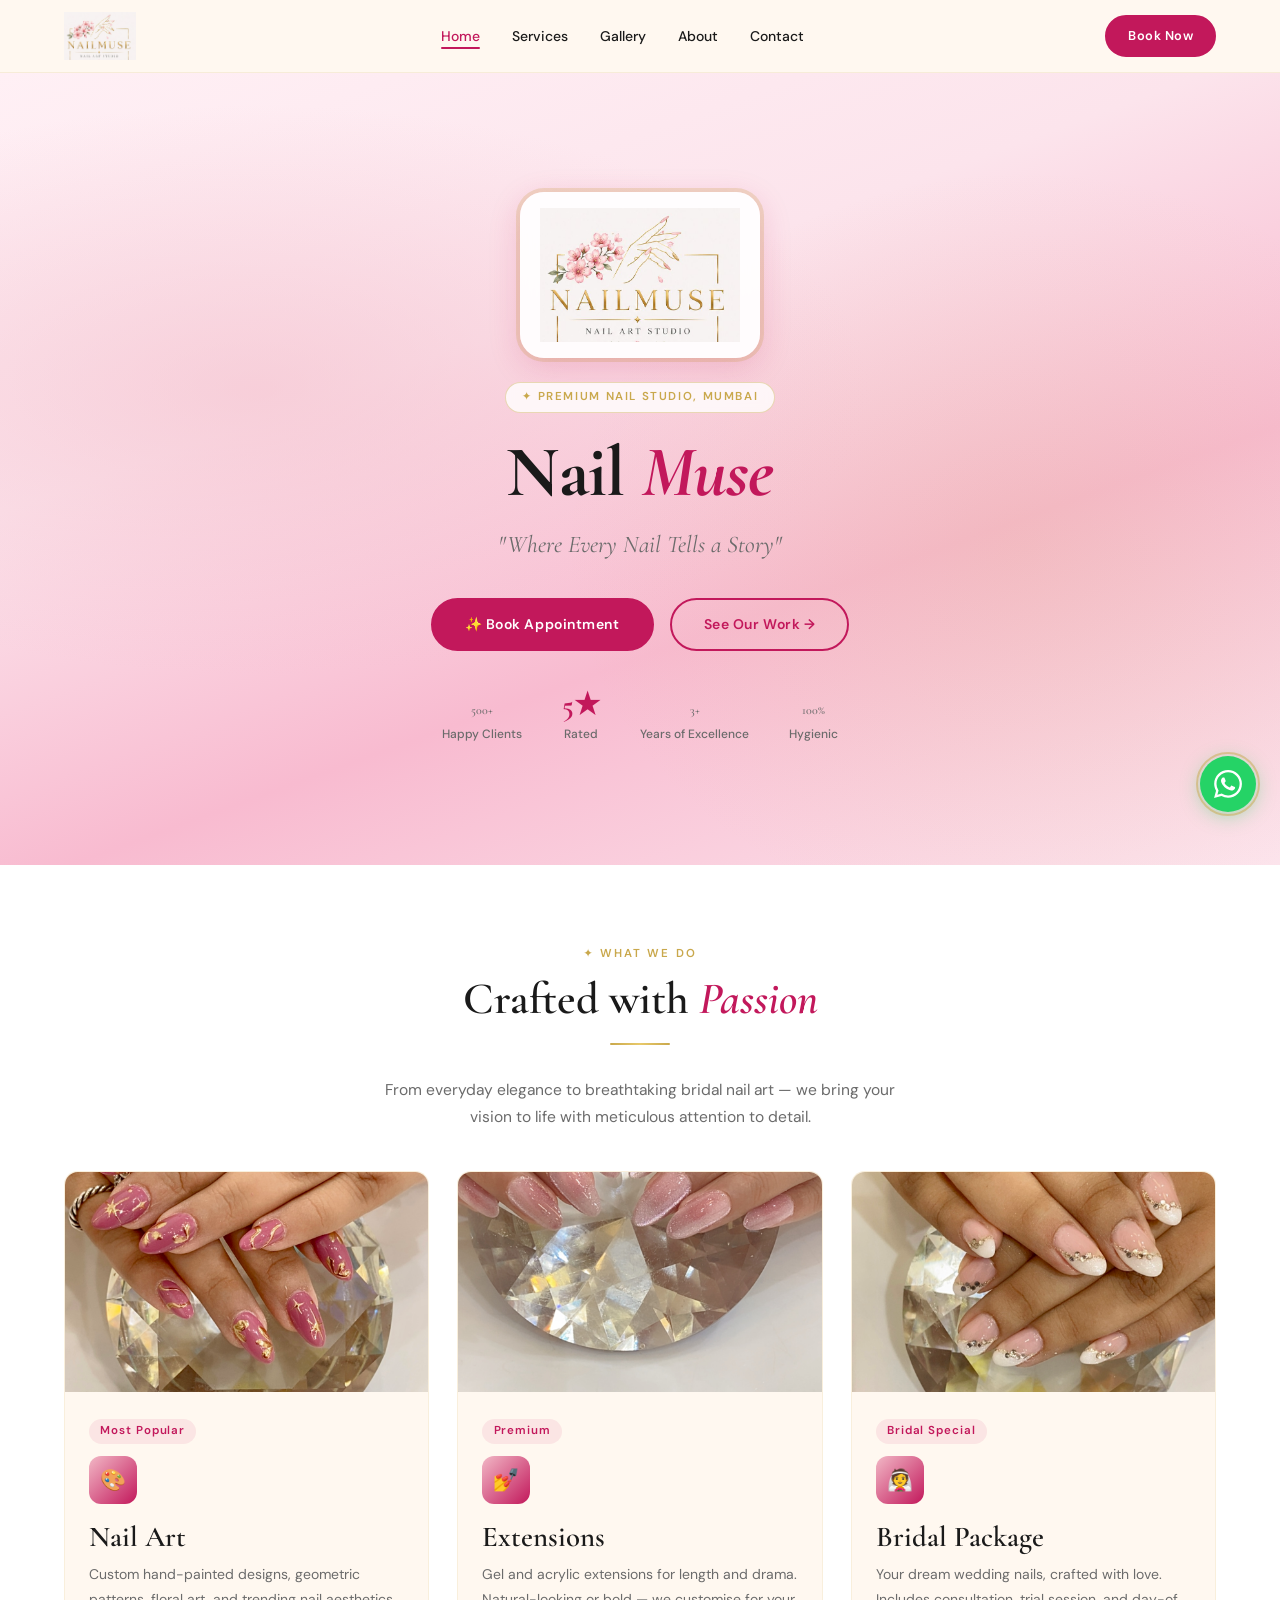
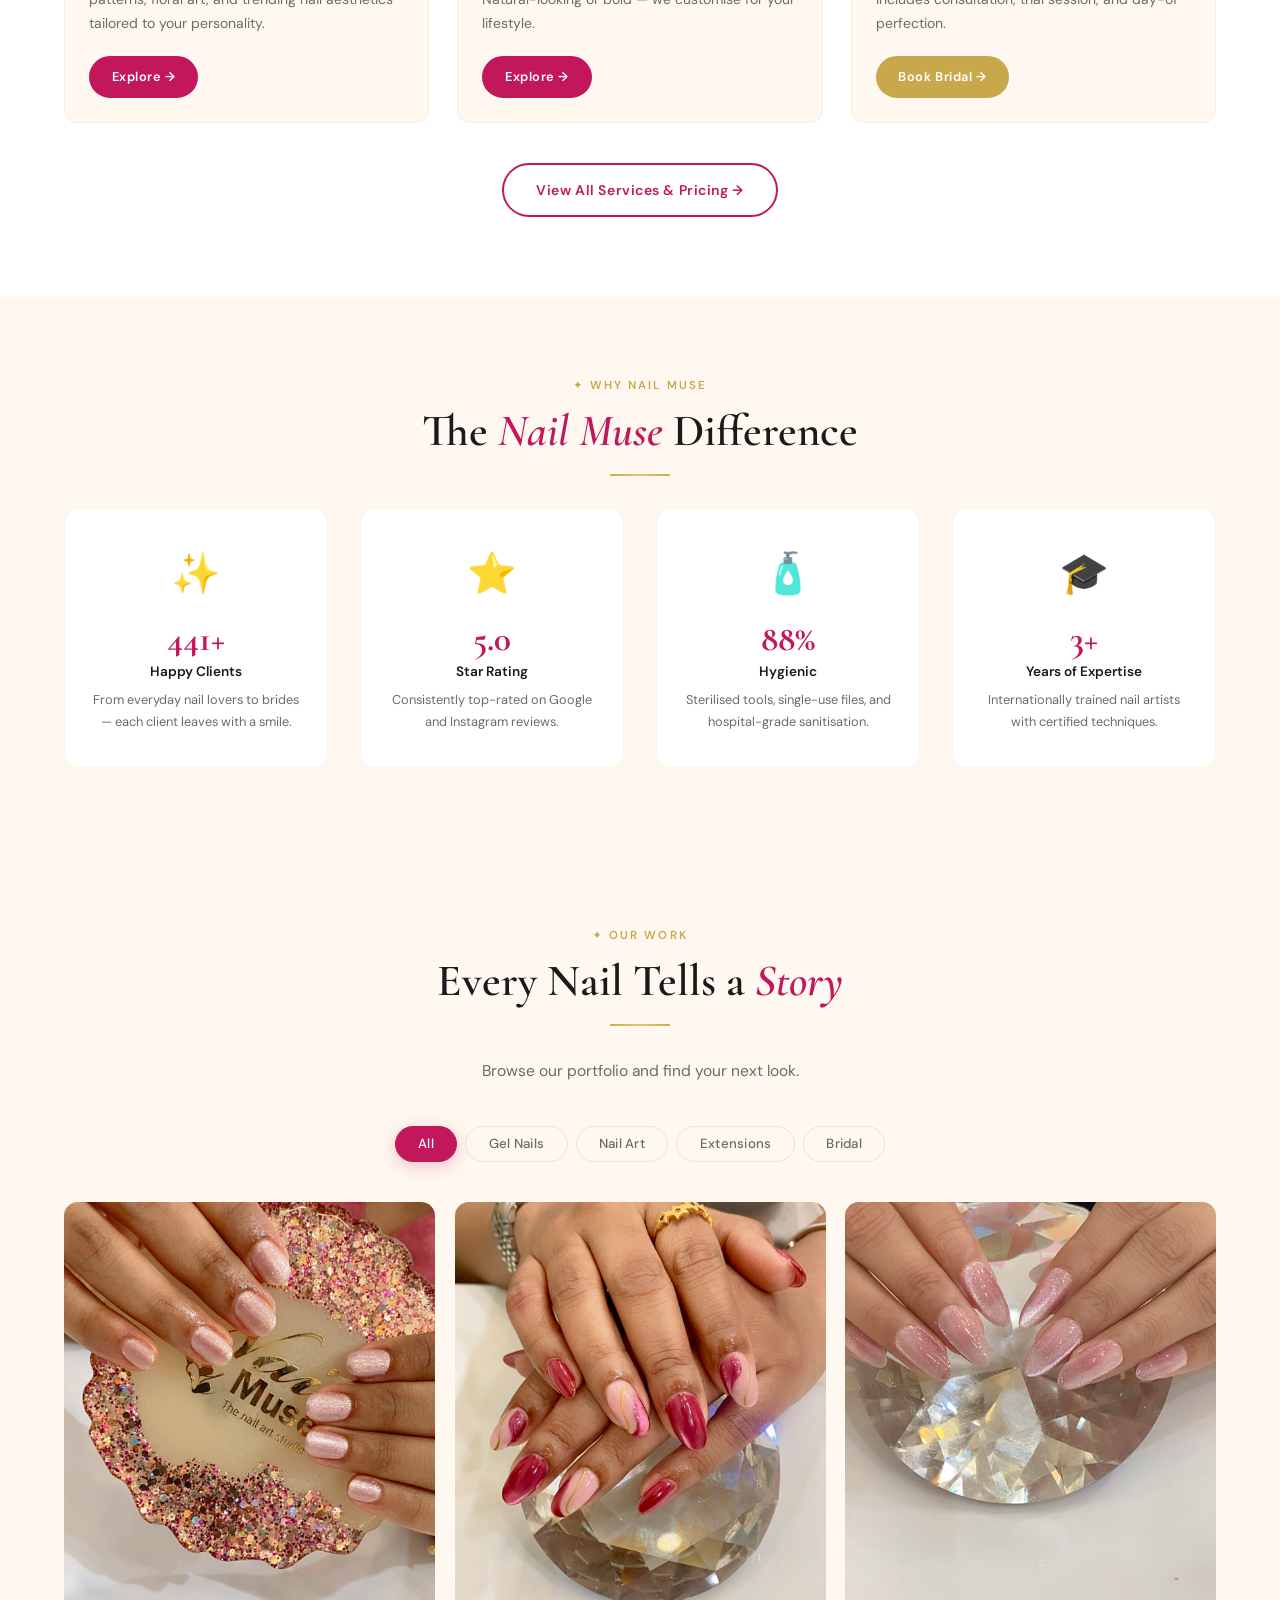
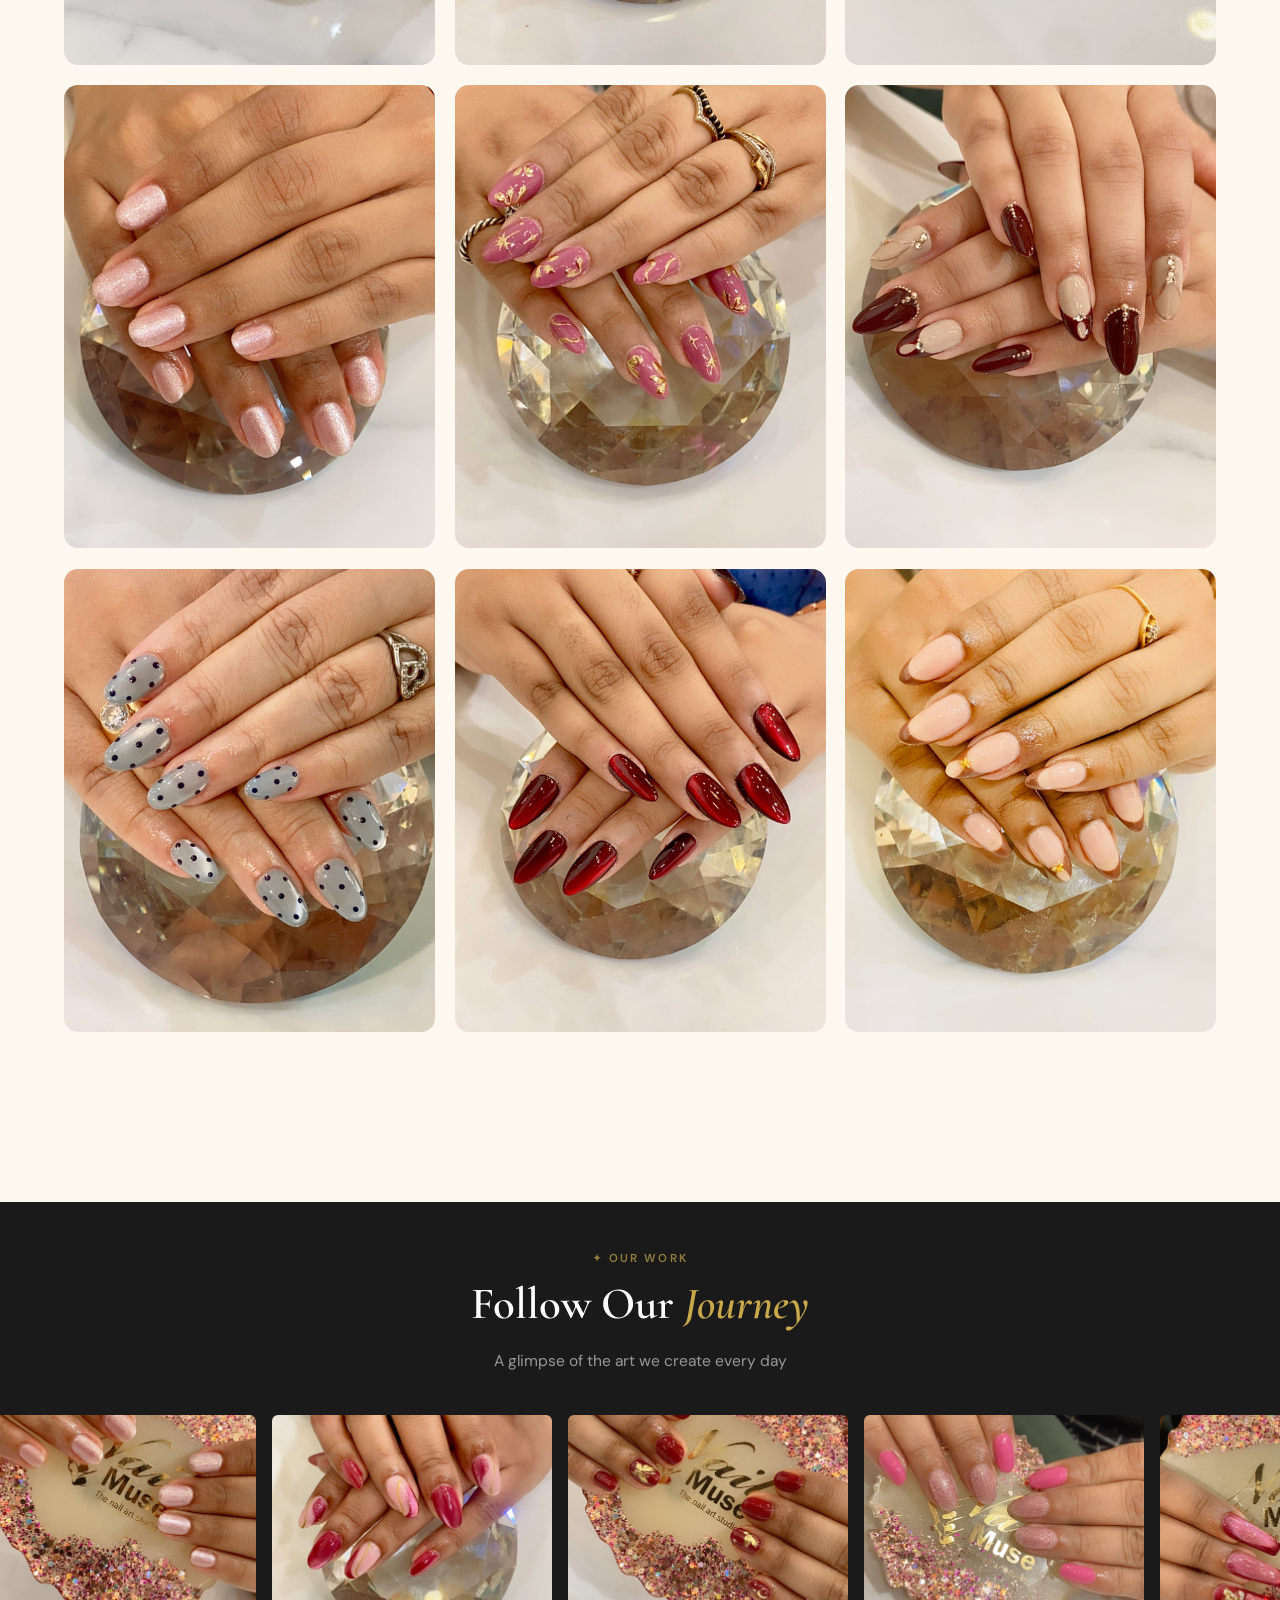
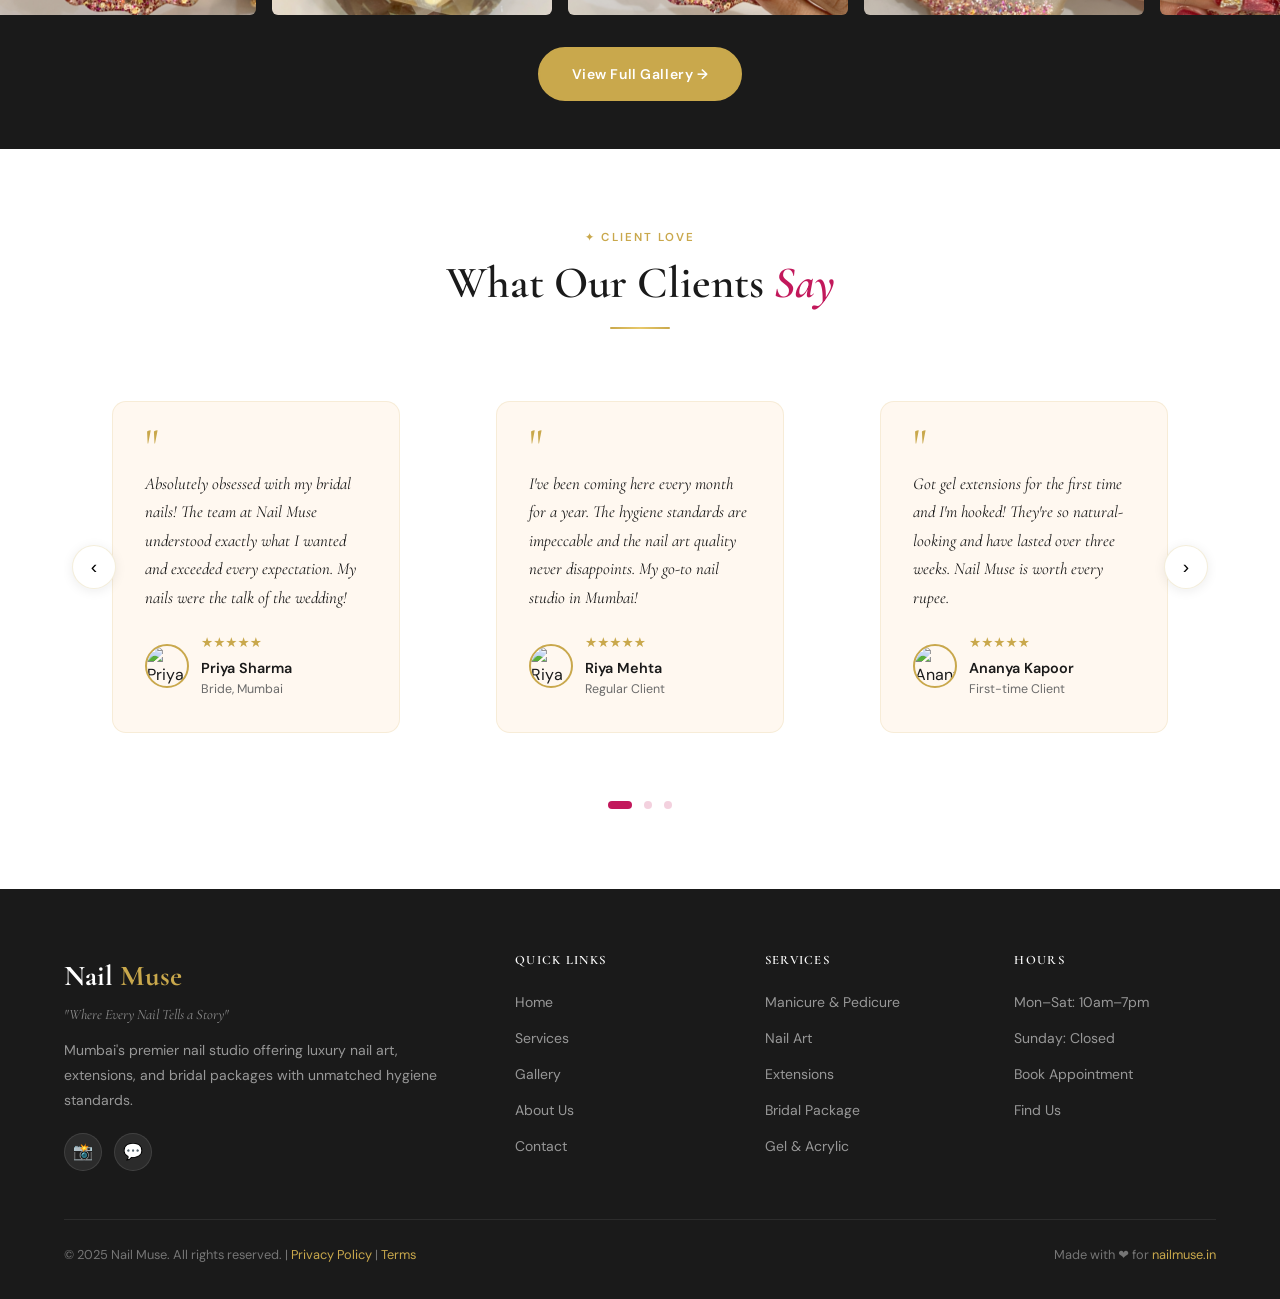
==== index.html @ 1d8d64b2 "Replace all Unsplash placeholders with real nail art photos" ====
<!DOCTYPE html>
<html lang="en">
<head>
  <meta charset="UTF-8" />
  <meta name="viewport" content="width=device-width, initial-scale=1.0" />
  <title>Nail Muse — Where Every Nail Tells a Story</title>
  <meta name="description" content="Mumbai's premier nail salon. Nail art, gel extensions, bridal packages & more. Book your appointment today." />
  <meta name="keywords" content="nail salon Mumbai, nail art, gel nails, bridal nails, nail extensions, manicure pedicure" />
  <meta property="og:title" content="Nail Muse — Where Every Nail Tells a Story" />
  <meta property="og:description" content="Mumbai's premier nail salon. Luxury nail art, extensions & bridal packages." />
  <meta property="og:type" content="website" />
  <meta property="og:url" content="https://nailmuse.in" />
  <link rel="canonical" href="https://nailmuse.in" />
  <link rel="icon" type="image/png" href="assets/logo/logo.png" />
  <link rel="stylesheet" href="assets/css/style.css" />
</head>
<body>

<!-- Announcement Bar -->
<!-- Navigation -->
<nav id="navbar">
  <div class="container">
    <div class="nav-inner">
      <a href="index.html" class="nav-logo" aria-label="Nail Muse Home">
        <img src="assets/logo/logo.png" alt="Nail Muse Logo" onerror="this.style.display='none'">
        <div>
          <div class="nav-logo-text">Nail <span>Muse</span></div>
        </div>
      </a>
      <ul class="nav-links" role="navigation">
        <li><a href="index.html">Home</a></li>
        <li><a href="services.html">Services</a></li>
        <li><a href="gallery.html">Gallery</a></li>
        <li><a href="about.html">About</a></li>
        <li><a href="contact.html">Contact</a></li>
      </ul>
      <a href="booking.html" class="btn btn-primary nav-cta btn-sm">Book Now</a>
      <button class="hamburger" aria-label="Toggle menu" aria-expanded="false">
        <span></span><span></span><span></span>
      </button>
    </div>
  </div>
  <nav class="mobile-nav" aria-label="Mobile navigation">
    <a href="index.html">Home</a>
    <a href="services.html">Services</a>
    <a href="gallery.html">Gallery</a>
    <a href="about.html">About</a>
    <a href="contact.html">Contact</a>
    <a href="booking.html" class="btn btn-primary" style="margin-top:.5rem">Book Appointment</a>
  </nav>
</nav>

<!-- Hero Section -->
<section class="hero" id="home">
  <div class="hero-bg"></div>
  <div class="hero-content">
    <div class="hero-logo">
      <img src="assets/logo/logo.png" alt="Nail Muse" onerror="this.outerHTML='<div style=\'font-size:3rem\'>💅</div>'">
    </div>
    <div class="hero-badge">✦ Premium Nail Studio, Mumbai</div>
    <h1>Nail <em>Muse</em></h1>
    <p class="hero-tagline">"Where Every Nail Tells a Story"</p>
    <div class="hero-btns">
      <a href="booking.html" class="btn btn-primary">✨ Book Appointment</a>
      <a href="gallery.html" class="btn btn-outline">See Our Work →</a>
    </div>
    <div class="hero-stats">
      <div class="hero-stat">
        <strong><span data-count="500" data-suffix="+">500+</span></strong>
        <span>Happy Clients</span>
      </div>
      <div class="hero-stat">
        <strong>5★</strong>
        <span>Rated</span>
      </div>
      <div class="hero-stat">
        <strong><span data-count="3" data-suffix="+">3+</span></strong>
        <span>Years of Excellence</span>
      </div>
      <div class="hero-stat">
        <strong><span data-count="100" data-suffix="%">100%</span></strong>
        <span>Hygienic</span>
      </div>
    </div>
  </div>
</section>

<!-- Services Teaser -->
<section class="services-teaser section" id="services">
  <div class="container">
    <div class="text-center fade-up">
      <span class="section-label">✦ What We Do</span>
      <h2 class="section-title">Crafted with <em style="color:var(--rose)">Passion</em></h2>
      <div class="gold-divider"></div>
      <p class="section-subtitle">From everyday elegance to breathtaking bridal nail art — we bring your vision to life with meticulous attention to detail.</p>
    </div>
    <div class="cards-grid">
      <div class="card fade-up">
        <div class="card-img-wrap">
          <img class="card-img" src="images/gallery/A8CD325B-E98B-440A-A809-B8DE9F3D8510.jpg" alt="Gold foil nail art by Nail Muse" loading="lazy">
        </div>
        <div class="card-body">
          <div class="card-tag">Most Popular</div>
          <div class="card-icon">🎨</div>
          <h3>Nail Art</h3>
          <p>Custom hand-painted designs, geometric patterns, floral art, and trending nail aesthetics tailored to your personality.</p>
          <a href="services.html#nail-art" class="btn btn-primary btn-sm">Explore →</a>
        </div>
      </div>
      <div class="card fade-up">
        <div class="card-img-wrap">
          <img class="card-img" src="images/gallery/9E84B2D3-AE76-44F6-B004-9298EAC9ECF6.JPG" alt="Pink shimmer gel nail extensions" loading="lazy">
        </div>
        <div class="card-body">
          <div class="card-tag">Premium</div>
          <div class="card-icon">💅</div>
          <h3>Extensions</h3>
          <p>Gel and acrylic extensions for length and drama. Natural-looking or bold — we customise for your lifestyle.</p>
          <a href="services.html#extensions" class="btn btn-primary btn-sm">Explore →</a>
        </div>
      </div>
      <div class="card fade-up">
        <div class="card-img-wrap">
          <img class="card-img" src="images/gallery/68CE8472-2C9B-410F-81F3-64D42786C8C7.jpg" alt="Crystal French tips bridal nail set" loading="lazy">
        </div>
        <div class="card-body">
          <div class="card-tag">Bridal Special</div>
          <div class="card-icon">👰</div>
          <h3>Bridal Package</h3>
          <p>Your dream wedding nails, crafted with love. Includes consultation, trial session, and day-of perfection.</p>
          <a href="services.html#bridal" class="btn btn-gold btn-sm">Book Bridal →</a>
        </div>
      </div>
    </div>
    <div class="text-center" style="margin-top:2.5rem">
      <a href="services.html" class="btn btn-outline" style="color:var(--rose);border-color:var(--rose)">View All Services & Pricing →</a>
    </div>
  </div>
</section>

<!-- Why Choose Us -->
<section class="why-us section" id="why-us">
  <div class="container">
    <div class="text-center fade-up">
      <span class="section-label">✦ Why Nail Muse</span>
      <h2 class="section-title">The <em style="color:var(--rose)">Nail Muse</em> Difference</h2>
      <div class="gold-divider"></div>
    </div>
    <div class="why-grid">
      <div class="why-item fade-up">
        <span class="why-icon">✨</span>
        <span class="why-stat" data-count="500" data-suffix="+">500+</span>
        <span class="why-label">Happy Clients</span>
        <p class="why-sub">From everyday nail lovers to brides — each client leaves with a smile.</p>
      </div>
      <div class="why-item fade-up">
        <span class="why-icon">⭐</span>
        <span class="why-stat">5.0</span>
        <span class="why-label">Star Rating</span>
        <p class="why-sub">Consistently top-rated on Google and Instagram reviews.</p>
      </div>
      <div class="why-item fade-up">
        <span class="why-icon">🧴</span>
        <span class="why-stat" data-count="100" data-suffix="%">100%</span>
        <span class="why-label">Hygienic</span>
        <p class="why-sub">Sterilised tools, single-use files, and hospital-grade sanitisation.</p>
      </div>
      <div class="why-item fade-up">
        <span class="why-icon">🎓</span>
        <span class="why-stat" data-count="3" data-suffix="+">3+</span>
        <span class="why-label">Years of Expertise</span>
        <p class="why-sub">Internationally trained nail artists with certified techniques.</p>
      </div>
    </div>
  </div>
</section>

<!-- ═══════════════════════════════════════════
     OUR WORK — Home Gallery Section
     Images live in /images/gallery/
     Replace Unsplash URLs with your own photos
═══════════════════════════════════════════ -->
<section class="og-section section" id="our-work">
  <div class="container">

    <!-- Heading -->
    <div class="text-center fade-up">
      <span class="section-label">✦ Our Work</span>
      <h2 class="section-title">Every Nail Tells a <em style="color:var(--rose)">Story</em></h2>
      <div class="gold-divider"></div>
      <p class="section-subtitle">Browse our portfolio and find your next look.</p>
    </div>

    <!-- Filter Tabs -->
    <div class="og-filters fade-up" role="group" aria-label="Filter gallery by category">
      <button class="og-tab active" data-filter="all">All</button>
      <button class="og-tab" data-filter="gel-nails">Gel Nails</button>
      <button class="og-tab" data-filter="nail-art">Nail Art</button>
      <button class="og-tab" data-filter="extensions">Extensions</button>
      <button class="og-tab" data-filter="bridal">Bridal</button>
    </div>

    <!-- Image Grid -->
    <div class="og-grid" id="og-grid">

      <!-- ── Visible by default (first 9) ── -->
      <div class="og-item fade-up" data-category="gel-nails"
           data-caption="Blush Pearl Gel"
           data-description="Iridescent blush pearl gel on natural nails — soft, radiant, and effortlessly chic. The signature Nail Muse look.">
        <img src="images/gallery/7F7653E1-E903-4BB4-BF35-6EA68570C72D.JPG" alt="Blush Pearl Gel Nails" loading="lazy">
        <div class="og-overlay">
          <div class="og-caption-wrap">
            <span class="og-cat-tag">Gel Nails</span>
            <span class="og-cap">Blush Pearl Gel</span>
          </div>
        </div>
      </div>

      <div class="og-item fade-up" data-category="nail-art"
           data-caption="Rose Gold Swirl"
           data-description="Deep rose gel with hand-painted gold swirl accents — bold, feminine, and utterly glamorous.">
        <img src="images/gallery/0961212F-55F5-44A8-9C6E-7AE9E8CE61D1.jpg" alt="Rose Gold Swirl Nail Art" loading="lazy">
        <div class="og-overlay">
          <div class="og-caption-wrap">
            <span class="og-cat-tag">Nail Art</span>
            <span class="og-cap">Rose Gold Swirl</span>
          </div>
        </div>
      </div>

      <div class="og-item fade-up" data-category="extensions"
           data-caption="Pink Shimmer Extensions"
           data-description="Long almond-shaped gel extensions with a luxe pink shimmer finish — for those who love a little extra.">
        <img src="images/gallery/9E84B2D3-AE76-44F6-B004-9298EAC9ECF6.JPG" alt="Pink Shimmer Extensions" loading="lazy">
        <div class="og-overlay">
          <div class="og-caption-wrap">
            <span class="og-cat-tag">Extensions</span>
            <span class="og-cap">Pink Shimmer Extensions</span>
          </div>
        </div>
      </div>

      <div class="og-item fade-up" data-category="gel-nails"
           data-caption="Rose Shimmer Gel"
           data-description="Soft rose shimmer gel on natural nails — subtle sparkle for everyday elegance.">
        <img src="images/gallery/3EA9ECEE-A57B-4635-AE0C-D13DCC10729A.JPG" alt="Rose Shimmer Gel Nails" loading="lazy">
        <div class="og-overlay">
          <div class="og-caption-wrap">
            <span class="og-cat-tag">Gel Nails</span>
            <span class="og-cap">Rose Shimmer Gel</span>
          </div>
        </div>
      </div>

      <div class="og-item fade-up" data-category="nail-art"
           data-caption="Gold Foil Nail Art"
           data-description="Dusty mauve gel adorned with scattered gold foil details — luxurious, editorial, unforgettable.">
        <img src="images/gallery/A8CD325B-E98B-440A-A809-B8DE9F3D8510.jpg" alt="Gold Foil Nail Art" loading="lazy">
        <div class="og-overlay">
          <div class="og-caption-wrap">
            <span class="og-cat-tag">Nail Art</span>
            <span class="og-cap">Gold Foil Nail Art</span>
          </div>
        </div>
      </div>

      <div class="og-item fade-up" data-category="extensions"
           data-caption="Burgundy Stiletto Extensions"
           data-description="Rich burgundy stiletto extensions with nude accents and crystal gem details — drama meets refinement.">
        <img src="images/gallery/0A54999E-BA86-475D-B945-3277CCC514DF.JPG" alt="Burgundy Stiletto Extensions" loading="lazy">
        <div class="og-overlay">
          <div class="og-caption-wrap">
            <span class="og-cat-tag">Extensions</span>
            <span class="og-cap">Burgundy Stiletto</span>
          </div>
        </div>
      </div>

      <div class="og-item fade-up" data-category="nail-art"
           data-caption="Polka Dot Nail Art"
           data-description="Chic grey gel base with hand-painted navy polka dots — playful, precise, and perfectly balanced.">
        <img src="images/gallery/954F7ACC-C78F-49CE-926D-1D78275EB938.jpg" alt="Polka Dot Nail Art" loading="lazy">
        <div class="og-overlay">
          <div class="og-caption-wrap">
            <span class="og-cat-tag">Nail Art</span>
            <span class="og-cap">Polka Dot Nail Art</span>
          </div>
        </div>
      </div>

      <div class="og-item fade-up" data-category="gel-nails"
           data-caption="Crimson Cat Eye Gel"
           data-description="Deep crimson cat-eye gel with a magnetic shimmer effect — mysterious, bold, and stunning.">
        <img src="images/gallery/8FD94B49-1E43-47F0-9ABE-2BD628A99759.jpg" alt="Crimson Cat Eye Gel" loading="lazy">
        <div class="og-overlay">
          <div class="og-caption-wrap">
            <span class="og-cat-tag">Gel Nails</span>
            <span class="og-cap">Crimson Cat Eye Gel</span>
          </div>
        </div>
      </div>

      <div class="og-item fade-up" data-category="bridal"
           data-caption="Nude French Tips"
           data-description="Elegant nude almond nails with a chocolate French tip and gold charm — understated bridal perfection.">
        <img src="images/gallery/D4C77CB8-4A8E-468A-983F-A15EECABEC8B.jpg" alt="Nude French Tips Bridal" loading="lazy">
        <div class="og-overlay">
          <div class="og-caption-wrap">
            <span class="og-cat-tag">Bridal</span>
            <span class="og-cap">Nude French Tips</span>
          </div>
        </div>
      </div>

      <!-- ── Load More (hidden initially) ── -->
      <div class="og-item og-hidden fade-up" data-category="nail-art"
           data-caption="Kawaii Nail Art"
           data-description="Hand-painted bunny characters, dreamy bows, and scattered stars on a blush base — pure whimsy.">
        <img src="images/gallery/B1930214-DD15-4CEE-A347-93A461F92B23.JPG" alt="Kawaii Bunny Nail Art" loading="lazy">
        <div class="og-overlay"><div class="og-caption-wrap"><span class="og-cat-tag">Nail Art</span><span class="og-cap">Kawaii Nail Art</span></div></div>
      </div>

      <div class="og-item og-hidden fade-up" data-category="extensions"
           data-caption="Cat Eye Stiletto Extensions"
           data-description="Dramatic red-black cat-eye gel on long stiletto extensions — for the boldest of statements.">
        <img src="images/gallery/46FA9E54-B408-448C-B5BA-3F8B627B5F38.JPG" alt="Cat Eye Stiletto Extensions" loading="lazy">
        <div class="og-overlay"><div class="og-caption-wrap"><span class="og-cat-tag">Extensions</span><span class="og-cap">Cat Eye Stiletto</span></div></div>
      </div>

      <div class="og-item og-hidden fade-up" data-category="nail-art"
           data-caption="Red & Gold Nail Art"
           data-description="Classic red gel adorned with hand-painted gold butterfly accents — festive, fierce, and fabulous.">
        <img src="images/gallery/A17C71D8-477F-4783-A740-0C51E408D418.JPG" alt="Red and Gold Nail Art" loading="lazy">
        <div class="og-overlay"><div class="og-caption-wrap"><span class="og-cat-tag">Nail Art</span><span class="og-cap">Red & Gold Art</span></div></div>
      </div>

      <div class="og-item og-hidden fade-up" data-category="gel-nails"
           data-caption="Burgundy Hearts"
           data-description="Deep burgundy gel with a delicate gold heart charm — timeless romance on every nail.">
        <img src="images/gallery/CE4A6BA2-E96E-4E51-A5C1-1EE6A16892D1.JPG" alt="Burgundy Heart Gel Nails" loading="lazy">
        <div class="og-overlay"><div class="og-caption-wrap"><span class="og-cat-tag">Gel Nails</span><span class="og-cap">Burgundy Hearts</span></div></div>
      </div>

      <div class="og-item og-hidden fade-up" data-category="gel-nails"
           data-caption="Pink Glitter Mix"
           data-description="Vibrant hot pink and shimmery mauve glitter gel — playful, bold, and impossible to ignore.">
        <img src="images/gallery/4986D4FC-700C-4DB5-8C97-F899EDB70C42.JPG" alt="Pink Glitter Mix Gel Nails" loading="lazy">
        <div class="og-overlay"><div class="og-caption-wrap"><span class="og-cat-tag">Gel Nails</span><span class="og-cap">Pink Glitter Mix</span></div></div>
      </div>

      <div class="og-item og-hidden fade-up" data-category="nail-art"
           data-caption="Summer Vibes"
           data-description="A burst of summer colour — hand-painted stripes, cherries, and coloured French tips on a nude base.">
        <img src="images/gallery/6B043E23-A243-4042-BFB4-362232968749.jpg" alt="Summer Vibes Nail Art" loading="lazy">
        <div class="og-overlay"><div class="og-caption-wrap"><span class="og-cat-tag">Nail Art</span><span class="og-cap">Summer Vibes</span></div></div>
      </div>

      <div class="og-item og-hidden fade-up" data-category="nail-art"
           data-caption="Butterfly Nail Art"
           data-description="Dramatic jet-black gel with hand-painted butterflies in red and gold — dark, bold, and breathtaking.">
        <img src="images/gallery/8837F496-3EF7-4C3D-9F12-68BBBED13E99.JPG" alt="Black Butterfly Nail Art" loading="lazy">
        <div class="og-overlay"><div class="og-caption-wrap"><span class="og-cat-tag">Nail Art</span><span class="og-cap">Butterfly Nail Art</span></div></div>
      </div>

      <div class="og-item og-hidden fade-up" data-category="gel-nails"
           data-caption="Coral Almond Gel"
           data-description="Fresh coral-peach almond gel — sun-kissed, smooth, and effortlessly beautiful for any occasion.">
        <img src="images/gallery/46245FE5-96FC-49FA-A4F9-D047A7744C15.JPG" alt="Coral Almond Gel Nails" loading="lazy">
        <div class="og-overlay"><div class="og-caption-wrap"><span class="og-cat-tag">Gel Nails</span><span class="og-cap">Coral Almond Gel</span></div></div>
      </div>

      <div class="og-item og-hidden fade-up" data-category="extensions"
           data-caption="Silver Cat Eye Extensions"
           data-description="Sleek silver-grey cat-eye gel on long stiletto extensions — futuristic elegance at its finest.">
        <img src="images/gallery/627A21E0-A2CC-4893-99DC-A57E5C7F3C5B.JPG" alt="Silver Cat Eye Extensions" loading="lazy">
        <div class="og-overlay"><div class="og-caption-wrap"><span class="og-cat-tag">Extensions</span><span class="og-cap">Silver Cat Eye</span></div></div>
      </div>

      <div class="og-item og-hidden fade-up" data-category="extensions"
           data-caption="Rose Coffin Extensions"
           data-description="Long rose-pink coffin extensions with a sparkling gold bow charm — glam maximalism perfected.">
        <img src="images/gallery/3228609C-23DD-42A0-BD06-5584EB5618CA.JPG" alt="Rose Coffin Extensions" loading="lazy">
        <div class="og-overlay"><div class="og-caption-wrap"><span class="og-cat-tag">Extensions</span><span class="og-cap">Rose Coffin Extensions</span></div></div>
      </div>

      <div class="og-item og-hidden fade-up" data-category="nail-art"
           data-caption="Wild French Tips"
           data-description="Nude base with hand-painted wild animal print French tips — leopard, zebra, and bold checks.">
        <img src="images/gallery/08B21271-9E8C-4176-B66C-6F07EE7C64F8.JPG" alt="Wild Animal Print French Tips" loading="lazy">
        <div class="og-overlay"><div class="og-caption-wrap"><span class="og-cat-tag">Nail Art</span><span class="og-cap">Wild French Tips</span></div></div>
      </div>

      <div class="og-item og-hidden fade-up" data-category="nail-art"
           data-caption="Lavender Floral French"
           data-description="Dreamy lavender French tips with delicate hand-painted floral accents — soft, romantic, and unique.">
        <img src="images/gallery/830FB09D-36B1-4E50-9955-129E45F8DE1C.JPG" alt="Lavender Floral French Tips" loading="lazy">
        <div class="og-overlay"><div class="og-caption-wrap"><span class="og-cat-tag">Nail Art</span><span class="og-cap">Lavender Floral French</span></div></div>
      </div>

      <div class="og-item og-hidden fade-up" data-category="bridal"
           data-caption="Crystal French Tips"
           data-description="Classic white French tips with a gold crystal gem border line — the definition of bridal perfection.">
        <img src="images/gallery/68CE8472-2C9B-410F-81F3-64D42786C8C7.jpg" alt="Crystal French Tips Bridal" loading="lazy">
        <div class="og-overlay"><div class="og-caption-wrap"><span class="og-cat-tag">Bridal</span><span class="og-cap">Crystal French Tips</span></div></div>
      </div>

    </div><!-- /og-grid -->

    <!-- Load More -->
    <div class="og-load-more-wrap fade-up">
      <button class="og-load-more" id="og-load-more" aria-label="Load more gallery images">
        <span class="og-lm-text">Load More</span>
        <span class="og-lm-icon">↓</span>
      </button>
    </div>

  </div><!-- /container -->
</section>

<!-- Lightbox (Our Work) -->
<div id="og-lightbox" class="og-lightbox" role="dialog" aria-modal="true" aria-label="Image viewer" tabindex="-1">
  <button class="og-lb-close" id="og-lb-close" aria-label="Close lightbox">✕</button>
  <button class="og-lb-nav og-lb-prev" id="og-lb-prev" aria-label="Previous image">&#8249;</button>
  <div class="og-lb-inner">
    <div class="og-lb-img-wrap">
      <img id="og-lb-img" src="" alt="" />
    </div>
    <div class="og-lb-info">
      <span class="og-lb-tag" id="og-lb-tag"></span>
      <h3 class="og-lb-title" id="og-lb-title"></h3>
      <p class="og-lb-desc" id="og-lb-desc"></p>
      <div class="og-lb-counter"><span id="og-lb-cur">1</span> / <span id="og-lb-tot">12</span></div>
    </div>
  </div>
  <button class="og-lb-nav og-lb-next" id="og-lb-next" aria-label="Next image">&#8250;</button>
</div>

<!-- Gallery Strip -->
<section class="gallery-strip section-sm">
  <div class="container">
    <div class="text-center gallery-strip-title fade-up">
      <span class="section-label" style="color:rgba(201,168,76,.7)">✦ Our Work</span>
      <h2 class="section-title" style="color:#fff">Follow Our <em style="color:var(--gold)">Journey</em></h2>
      <p class="section-subtitle" style="color:rgba(255,255,255,.55)">A glimpse of the art we create every day</p>
    </div>
  </div>
  <div class="strip-track-wrap">
    <div class="strip-track" id="strip-track">
      <img class="strip-img" src="images/gallery/7F7653E1-E903-4BB4-BF35-6EA68570C72D.JPG" alt="Blush pearl gel nails" loading="lazy">
      <img class="strip-img" src="images/gallery/0961212F-55F5-44A8-9C6E-7AE9E8CE61D1.jpg" alt="Rose gold swirl nail art" loading="lazy">
      <img class="strip-img" src="images/gallery/A17C71D8-477F-4783-A740-0C51E408D418.JPG" alt="Red and gold nail art" loading="lazy">
      <img class="strip-img" src="images/gallery/4986D4FC-700C-4DB5-8C97-F899EDB70C42.JPG" alt="Pink glitter gel nails" loading="lazy">
      <img class="strip-img" src="images/gallery/3228609C-23DD-42A0-BD06-5584EB5618CA.JPG" alt="Rose coffin extensions" loading="lazy">
      <img class="strip-img" src="images/gallery/8837F496-3EF7-4C3D-9F12-68BBBED13E99.JPG" alt="Butterfly nail art" loading="lazy">
      <!-- Duplicated for seamless loop -->
      <img class="strip-img" src="images/gallery/7F7653E1-E903-4BB4-BF35-6EA68570C72D.JPG" alt="Blush pearl gel nails" aria-hidden="true" loading="lazy" aria-hidden="true">
      <img class="strip-img" src="images/gallery/0961212F-55F5-44A8-9C6E-7AE9E8CE61D1.jpg" alt="Rose gold swirl nail art" aria-hidden="true" loading="lazy" aria-hidden="true">
      <img class="strip-img" src="images/gallery/A17C71D8-477F-4783-A740-0C51E408D418.JPG" alt="Red and gold nail art" aria-hidden="true" loading="lazy" aria-hidden="true">
      <img class="strip-img" src="images/gallery/4986D4FC-700C-4DB5-8C97-F899EDB70C42.JPG" alt="Pink glitter gel nails" aria-hidden="true" loading="lazy" aria-hidden="true">
      <img class="strip-img" src="images/gallery/3228609C-23DD-42A0-BD06-5584EB5618CA.JPG" alt="Rose coffin extensions" aria-hidden="true" loading="lazy" aria-hidden="true">
      <img class="strip-img" src="images/gallery/8837F496-3EF7-4C3D-9F12-68BBBED13E99.JPG" alt="Butterfly nail art" aria-hidden="true" loading="lazy" aria-hidden="true">
    </div>
  </div>
  <div class="text-center" style="margin-top:2rem">
    <a href="gallery.html" class="btn btn-gold">View Full Gallery →</a>
  </div>
</section>

<!-- Testimonials -->
<section class="testimonials section">
  <div class="container">
    <div class="text-center fade-up">
      <span class="section-label">✦ Client Love</span>
      <h2 class="section-title">What Our Clients <em style="color:var(--rose)">Say</em></h2>
      <div class="gold-divider"></div>
    </div>
    <div class="testimonials-carousel" style="position:relative">
      <button class="carousel-btn prev" aria-label="Previous">‹</button>
      <div class="testimonials-track">
        <div class="testimonial-card">
          <div class="tcard-inner">
            <div class="tcard-quote">"</div>
            <p class="tcard-text">Absolutely obsessed with my bridal nails! The team at Nail Muse understood exactly what I wanted and exceeded every expectation. My nails were the talk of the wedding!</p>
            <div class="tcard-author">
              <img class="tcard-avatar" src="https://i.pravatar.cc/80?img=47" alt="Priya Sharma" loading="lazy">
              <div>
                <div class="tcard-stars">★★★★★</div>
                <div class="tcard-name">Priya Sharma</div>
                <div class="tcard-role">Bride, Mumbai</div>
              </div>
            </div>
          </div>
        </div>
        <div class="testimonial-card">
          <div class="tcard-inner">
            <div class="tcard-quote">"</div>
            <p class="tcard-text">I've been coming here every month for a year. The hygiene standards are impeccable and the nail art quality never disappoints. My go-to nail studio in Mumbai!</p>
            <div class="tcard-author">
              <img class="tcard-avatar" src="https://i.pravatar.cc/80?img=32" alt="Riya Mehta" loading="lazy">
              <div>
                <div class="tcard-stars">★★★★★</div>
                <div class="tcard-name">Riya Mehta</div>
                <div class="tcard-role">Regular Client</div>
              </div>
            </div>
          </div>
        </div>
        <div class="testimonial-card">
          <div class="tcard-inner">
            <div class="tcard-quote">"</div>
            <p class="tcard-text">Got gel extensions for the first time and I'm hooked! They're so natural-looking and have lasted over three weeks. Nail Muse is worth every rupee.</p>
            <div class="tcard-author">
              <img class="tcard-avatar" src="https://i.pravatar.cc/80?img=58" alt="Ananya Kapoor" loading="lazy">
              <div>
                <div class="tcard-stars">★★★★★</div>
                <div class="tcard-name">Ananya Kapoor</div>
                <div class="tcard-role">First-time Client</div>
              </div>
            </div>
          </div>
        </div>
      </div>
      <button class="carousel-btn next" aria-label="Next">›</button>
    </div>
    <div class="carousel-nav">
      <button class="carousel-dot active" aria-label="Slide 1"></button>
      <button class="carousel-dot" aria-label="Slide 2"></button>
      <button class="carousel-dot" aria-label="Slide 3"></button>
    </div>
  </div>
</section>

<!-- Footer -->
<footer class="footer">
  <div class="container">
    <div class="footer-grid">
      <div class="footer-brand">
        <div class="footer-logo-text">Nail <span>Muse</span></div>
        <div class="footer-tagline-text">"Where Every Nail Tells a Story"</div>
        <p>Mumbai's premier nail studio offering luxury nail art, extensions, and bridal packages with unmatched hygiene standards.</p>
        <div class="social-links">
          <a href="https://instagram.com/nailmuse.in" class="social-link" aria-label="Instagram" target="_blank" rel="noopener">📸</a>
          <a href="https://wa.me/918879336671" class="social-link" aria-label="WhatsApp" target="_blank" rel="noopener">💬</a>
        </div>
      </div>
      <div class="footer-col">
        <h5>Quick Links</h5>
        <ul>
          <li><a href="index.html">Home</a></li>
          <li><a href="services.html">Services</a></li>
          <li><a href="gallery.html">Gallery</a></li>
          <li><a href="about.html">About Us</a></li>
          <li><a href="contact.html">Contact</a></li>
        </ul>
      </div>
      <div class="footer-col">
        <h5>Services</h5>
        <ul>
          <li><a href="services.html">Manicure & Pedicure</a></li>
          <li><a href="services.html">Nail Art</a></li>
          <li><a href="services.html">Extensions</a></li>
          <li><a href="services.html">Bridal Package</a></li>
          <li><a href="services.html">Gel & Acrylic</a></li>
        </ul>
      </div>
      <div class="footer-col">
        <h5>Hours</h5>
        <ul>
          <li><a href="#">Mon–Sat: 10am–7pm</a></li>
          <li><a href="#">Sunday: Closed</a></li>
          <li><a href="booking.html">Book Appointment</a></li>
          <li><a href="contact.html">Find Us</a></li>
        </ul>
      </div>
    </div>
    <div class="footer-bottom">
      <p>© 2025 Nail Muse. All rights reserved. | <a href="#">Privacy Policy</a> | <a href="#">Terms</a></p>
      <p>Made with ❤️ for <a href="https://nailmuse.in">nailmuse.in</a></p>
    </div>
  </div>
</footer>

<!-- Floating Elements -->
<a href="https://wa.me/918879336671" class="whatsapp-float" aria-label="Chat on WhatsApp" target="_blank" rel="noopener">
  <svg width="28" height="28" viewBox="0 0 24 24" fill="currentColor"><path d="M17.472 14.382c-.297-.149-1.758-.867-2.03-.967-.273-.099-.471-.148-.67.15-.197.297-.767.966-.94 1.164-.173.199-.347.223-.644.075-.297-.15-1.255-.463-2.39-1.475-.883-.788-1.48-1.761-1.653-2.059-.173-.297-.018-.458.13-.606.134-.133.298-.347.446-.52.149-.174.198-.298.298-.497.099-.198.05-.371-.025-.52-.075-.149-.669-1.612-.916-2.207-.242-.579-.487-.5-.669-.51-.173-.008-.371-.01-.57-.01-.198 0-.52.074-.792.372-.272.297-1.04 1.016-1.04 2.479 0 1.462 1.065 2.875 1.213 3.074.149.198 2.096 3.2 5.077 4.487.709.306 1.262.489 1.694.625.712.227 1.36.195 1.871.118.571-.085 1.758-.719 2.006-1.413.248-.694.248-1.289.173-1.413-.074-.124-.272-.198-.57-.347m-5.421 7.403h-.004a9.87 9.87 0 01-5.031-1.378l-.361-.214-3.741.982.998-3.648-.235-.374a9.86 9.86 0 01-1.51-5.26c.001-5.45 4.436-9.884 9.888-9.884 2.64 0 5.122 1.03 6.988 2.898a9.825 9.825 0 012.893 6.994c-.003 5.45-4.437 9.884-9.885 9.884m8.413-18.297A11.815 11.815 0 0012.05 0C5.495 0 .16 5.335.157 11.892c0 2.096.547 4.142 1.588 5.945L.057 24l6.305-1.654a11.882 11.882 0 005.683 1.448h.005c6.554 0 11.89-5.335 11.893-11.893a11.821 11.821 0 00-3.48-8.413z"/></svg>
</a>

<button class="scroll-top" aria-label="Scroll to top">↑</button>

<div class="mobile-book-bar">
  <a href="booking.html" class="btn btn-primary">✨ Book Appointment</a>
</div>

<script src="assets/js/main.js"></script>
</body>
</html>
---- assets/css/style.css ----
/* ===================================================
   NAIL MUSE — Main Stylesheet
   Brand: Blush #F2B8C6 | Rose #C2185B | Ivory #FFF8F0
          Gold #C9A84C | Charcoal #1A1A1A
   Fonts: Cormorant Garamond + DM Sans
=================================================== */

@import url('https://fonts.googleapis.com/css2?family=Cormorant+Garamond:ital,wght@0,300;0,400;0,500;0,600;0,700;1,300;1,400;1,500&family=DM+Sans:wght@300;400;500;600&display=swap');

/* ── Reset & Base ─────────────────────────────── */
*, *::before, *::after { box-sizing: border-box; margin: 0; padding: 0; }

:root {
  --blush:   #F2B8C6;
  --rose:    #C2185B;
  --rose-lt: #E91E8C;
  --ivory:   #FFF8F0;
  --gold:    #C9A84C;
  --gold-lt: #E8C96A;
  --charcoal:#1A1A1A;
  --gray:    #6B6B6B;
  --white:   #FFFFFF;

  --font-heading: 'Cormorant Garamond', Georgia, serif;
  --font-body:    'DM Sans', system-ui, sans-serif;

  --radius-sm: 6px;
  --radius-md: 14px;
  --radius-lg: 24px;
  --shadow-sm: 0 2px 12px rgba(26,26,26,.08);
  --shadow-md: 0 8px 32px rgba(26,26,26,.12);
  --shadow-lg: 0 20px 60px rgba(26,26,26,.18);

  --transition: .3s cubic-bezier(.4,0,.2,1);
  --max-w: 1200px;
}

html { scroll-behavior: smooth; font-size: 16px; }

body {
  font-family: var(--font-body);
  color: var(--charcoal);
  background: var(--ivory);
  line-height: 1.6;
  overflow-x: hidden;
}

img { max-width: 100%; height: auto; display: block; }
a  { color: inherit; text-decoration: none; }
ul { list-style: none; }

/* ── Typography ───────────────────────────────── */
h1,h2,h3,h4,h5 {
  font-family: var(--font-heading);
  line-height: 1.2;
  font-weight: 600;
}
h1 { font-size: clamp(2.4rem, 5vw, 4rem); }
h2 { font-size: clamp(1.8rem, 3.5vw, 2.8rem); }
h3 { font-size: clamp(1.3rem, 2.5vw, 1.8rem); }
h4 { font-size: 1.2rem; }

p  { font-size: .975rem; color: var(--gray); line-height: 1.75; }

.section-label {
  font-family: var(--font-body);
  font-size: .72rem;
  font-weight: 600;
  letter-spacing: .18em;
  text-transform: uppercase;
  color: var(--gold);
  display: block;
  margin-bottom: .6rem;
}
.section-title { margin-bottom: 1rem; }
.section-subtitle { max-width: 540px; margin: 0 auto 2.5rem; }

.text-center { text-align: center; }
.text-gold   { color: var(--gold); }
.text-rose   { color: var(--rose); }

/* ── Layout ───────────────────────────────────── */
.container { max-width: var(--max-w); margin: 0 auto; padding: 0 1.5rem; }
.section   { padding: 5rem 0; }
.section-sm{ padding: 3rem 0; }

/* ── Buttons ──────────────────────────────────── */
.btn {
  display: inline-flex;
  align-items: center;
  gap: .5rem;
  padding: .85rem 2rem;
  border-radius: 50px;
  font-family: var(--font-body);
  font-size: .875rem;
  font-weight: 600;
  letter-spacing: .04em;
  cursor: pointer;
  border: 2px solid transparent;
  transition: var(--transition);
  white-space: nowrap;
}
.btn-primary {
  background: var(--rose);
  color: var(--white);
  border-color: var(--rose);
}
.btn-primary:hover {
  background: #a5154e;
  border-color: #a5154e;
  transform: translateY(-2px);
  box-shadow: 0 8px 24px rgba(194,24,91,.35);
}
.btn-outline {
  background: transparent;
  color: var(--white);
  border-color: rgba(255,255,255,.7);
}
.btn-outline:hover {
  background: rgba(255,255,255,.15);
  border-color: var(--white);
}
.btn-gold {
  background: var(--gold);
  color: var(--white);
  border-color: var(--gold);
}
.btn-gold:hover {
  background: #a88730;
  transform: translateY(-2px);
  box-shadow: 0 8px 24px rgba(201,168,76,.35);
}
.btn-sm { padding: .55rem 1.3rem; font-size: .8rem; }

/* ── Gold Divider ─────────────────────────────── */
.gold-divider {
  width: 60px; height: 2px;
  background: linear-gradient(90deg, var(--gold), var(--gold-lt), var(--gold));
  margin: 1rem auto 2rem;
  border-radius: 2px;
}
.gold-divider.left { margin-left: 0; }


/* ── Navigation ───────────────────────────────── */
#navbar {
  position: sticky;
  top: 0;
  z-index: 100;
  background: rgba(255,248,240,.97);
  backdrop-filter: blur(12px);
  border-bottom: 1px solid rgba(201,168,76,.15);
  transition: box-shadow var(--transition);
}
#navbar.scrolled { box-shadow: var(--shadow-md); }

.nav-inner {
  display: flex;
  align-items: center;
  justify-content: space-between;
  height: 72px;
  gap: 1rem;
}
.nav-logo {
  display: flex;
  align-items: center;
  gap: .75rem;
  flex-shrink: 0;
}
.nav-logo img {
  height: 48px;
  width: auto;
  max-width: 140px;
  object-fit: contain;
}
.nav-logo-text {
  font-family: var(--font-heading);
  font-size: 1.5rem;
  font-weight: 700;
  color: var(--charcoal);
  line-height: 1;
  display: none; /* hidden when logo image is visible */
}
.nav-logo img[style*="display: none"] ~ div .nav-logo-text,
.nav-logo img:not([src]) ~ div .nav-logo-text {
  display: block; /* fallback: show text if image fails */
}
.nav-logo-text span { color: var(--rose); }

.nav-links {
  display: flex;
  gap: 2rem;
  align-items: center;
}
.nav-links a {
  font-size: .875rem;
  font-weight: 500;
  color: var(--charcoal);
  position: relative;
  padding-bottom: 2px;
  transition: color var(--transition);
}
.nav-links a::after {
  content: '';
  position: absolute;
  bottom: -2px; left: 0;
  width: 0; height: 2px;
  background: var(--rose);
  transition: width var(--transition);
  border-radius: 2px;
}
.nav-links a:hover, .nav-links a.active { color: var(--rose); }
.nav-links a:hover::after, .nav-links a.active::after { width: 100%; }

.nav-cta { margin-left: .5rem; }

.hamburger {
  display: none;
  flex-direction: column;
  gap: 5px;
  background: none;
  border: none;
  cursor: pointer;
  padding: 4px;
}
.hamburger span {
  display: block;
  width: 24px; height: 2px;
  background: var(--charcoal);
  border-radius: 2px;
  transition: var(--transition);
}
.hamburger.open span:nth-child(1) { transform: translateY(7px) rotate(45deg); }
.hamburger.open span:nth-child(2) { opacity: 0; }
.hamburger.open span:nth-child(3) { transform: translateY(-7px) rotate(-45deg); }

.mobile-nav {
  display: none;
  flex-direction: column;
  background: var(--ivory);
  border-top: 1px solid rgba(201,168,76,.15);
  padding: 1.5rem;
  gap: 1rem;
}
.mobile-nav.open { display: flex; }
.mobile-nav a {
  font-size: 1.05rem;
  font-weight: 500;
  color: var(--charcoal);
  padding: .5rem 0;
  border-bottom: 1px solid rgba(201,168,76,.12);
  transition: color var(--transition);
}
.mobile-nav a:hover { color: var(--rose); }

/* ── Hero ─────────────────────────────────────── */
.hero {
  min-height: 88vh;
  display: flex;
  align-items: center;
  justify-content: center;
  text-align: center;
  position: relative;
  overflow: hidden;
  background: linear-gradient(135deg, #fce4ec 0%, #f8bbd0 30%, #e91e8c20 60%, #c2185b10 100%);
}
.hero-bg {
  position: absolute;
  inset: 0;
  background:
    radial-gradient(ellipse 80% 60% at 20% 40%, rgba(242,184,198,.5) 0%, transparent 60%),
    radial-gradient(ellipse 60% 80% at 80% 60%, rgba(201,168,76,.12) 0%, transparent 60%),
    linear-gradient(160deg, #fff0f5 0%, #fce4ec 35%, #f8bbd0 65%, #fce4ec 100%);
  animation: heroAnim 8s ease-in-out infinite alternate;
}
@keyframes heroAnim {
  0%   { filter: hue-rotate(0deg) brightness(1); }
  100% { filter: hue-rotate(8deg) brightness(1.04); }
}
.hero-content {
  position: relative;
  z-index: 2;
  max-width: 720px;
  padding: 2rem 1.5rem;
}
.hero-logo {
  width: 240px;
  height: auto;
  margin: 0 auto 1.5rem;
  border-radius: var(--radius-lg);
  background: rgba(255,255,255,.92);
  backdrop-filter: blur(8px);
  padding: 16px 20px;
  box-shadow: 0 8px 32px rgba(194,24,91,.18), 0 0 0 4px rgba(201,168,76,.25);
  animation: logoFloat 4s ease-in-out infinite;
}
@keyframes logoFloat {
  0%,100% { transform: translateY(0); }
  50%      { transform: translateY(-8px); }
}
.hero-badge {
  display: inline-block;
  background: rgba(255,255,255,.8);
  border: 1px solid rgba(201,168,76,.4);
  color: var(--gold);
  font-size: .72rem;
  font-weight: 600;
  letter-spacing: .14em;
  text-transform: uppercase;
  padding: .35rem 1rem;
  border-radius: 50px;
  margin-bottom: 1rem;
  backdrop-filter: blur(4px);
}
.hero h1 {
  font-size: clamp(2.6rem, 6vw, 4.5rem);
  font-weight: 700;
  color: var(--charcoal);
  margin-bottom: .5rem;
  letter-spacing: -.01em;
}
.hero h1 em {
  font-style: italic;
  color: var(--rose);
}
.hero-tagline {
  font-family: var(--font-heading);
  font-size: clamp(1.1rem, 2.5vw, 1.5rem);
  font-style: italic;
  color: var(--gray);
  margin-bottom: 2rem;
}
.hero-btns {
  display: flex;
  gap: 1rem;
  justify-content: center;
  flex-wrap: wrap;
  margin-bottom: 2.5rem;
}
.hero-btns .btn-outline {
  color: var(--rose);
  border-color: var(--rose);
}
.hero-btns .btn-outline:hover {
  background: rgba(194,24,91,.06);
}
.hero-stats {
  display: flex;
  gap: 2.5rem;
  justify-content: center;
  flex-wrap: wrap;
}
.hero-stat { text-align: center; }
.hero-stat strong {
  display: block;
  font-family: var(--font-heading);
  font-size: 1.8rem;
  font-weight: 700;
  color: var(--rose);
  line-height: 1;
}
.hero-stat span {
  font-size: .75rem;
  color: var(--gray);
  font-weight: 500;
}

/* ── Services Teaser ─────────────────────────── */
.services-teaser { background: var(--white); }

.cards-grid {
  display: grid;
  grid-template-columns: repeat(auto-fit, minmax(280px, 1fr));
  gap: 1.75rem;
}
.card {
  background: var(--ivory);
  border-radius: var(--radius-md);
  overflow: hidden;
  border: 1px solid rgba(201,168,76,.12);
  transition: var(--transition);
  position: relative;
}
.card:hover {
  transform: translateY(-4px);
  box-shadow: var(--shadow-md);
  border-color: var(--gold);
}
.card-img {
  width: 100%;
  height: 220px;
  object-fit: cover;
  transition: transform .5s ease;
}
.card:hover .card-img { transform: scale(1.04); }
.card-img-wrap { overflow: hidden; }

.card-body { padding: 1.5rem; }
.card-icon {
  width: 48px; height: 48px;
  background: linear-gradient(135deg, var(--blush), var(--rose));
  border-radius: 12px;
  display: flex;
  align-items: center;
  justify-content: center;
  margin-bottom: 1rem;
  font-size: 1.3rem;
}
.card-body h3 { margin-bottom: .5rem; }
.card-body p  { margin-bottom: 1.25rem; font-size: .875rem; }
.card-tag {
  display: inline-block;
  background: rgba(242,184,198,.3);
  color: var(--rose);
  font-size: .72rem;
  font-weight: 600;
  letter-spacing: .08em;
  padding: .2rem .7rem;
  border-radius: 50px;
  margin-bottom: .75rem;
}

/* ── Why Choose Us ───────────────────────────── */
.why-us { background: var(--ivory); }
.why-grid {
  display: grid;
  grid-template-columns: repeat(auto-fit, minmax(220px, 1fr));
  gap: 2rem;
  margin-top: 2rem;
}
.why-item {
  text-align: center;
  padding: 2rem 1.5rem;
  border-radius: var(--radius-md);
  background: var(--white);
  border: 1px solid rgba(201,168,76,.1);
  transition: var(--transition);
}
.why-item:hover {
  border-color: var(--gold);
  box-shadow: var(--shadow-sm);
}
.why-icon {
  font-size: 2.5rem;
  margin-bottom: 1rem;
  display: block;
}
.why-stat {
  font-family: var(--font-heading);
  font-size: 2.2rem;
  font-weight: 700;
  color: var(--rose);
  display: block;
  line-height: 1;
  margin-bottom: .25rem;
}
.why-label {
  font-size: .85rem;
  font-weight: 600;
  color: var(--charcoal);
  display: block;
  margin-bottom: .4rem;
}
.why-sub { font-size: .8rem; }

/* ── Our Work — Home Gallery ─────────────────── */
.og-section { background: var(--ivory); }

/* Filter tabs */
.og-filters {
  display: flex;
  gap: .5rem;
  flex-wrap: wrap;
  justify-content: center;
  margin-bottom: 2.5rem;
}
.og-tab {
  padding: .55rem 1.4rem;
  border-radius: 50px;
  border: 1.5px solid rgba(201,168,76,.25);
  background: transparent;
  color: var(--gray);
  font-family: var(--font-body);
  font-size: .83rem;
  font-weight: 500;
  cursor: pointer;
  transition: var(--transition);
  letter-spacing: .02em;
}
.og-tab:hover {
  border-color: var(--rose);
  color: var(--rose);
}
.og-tab.active {
  background: var(--rose);
  color: var(--white);
  border-color: var(--rose);
  box-shadow: 0 4px 16px rgba(194,24,91,.25);
}

/* Grid */
.og-grid {
  display: grid;
  grid-template-columns: repeat(3, 1fr);
  gap: 1.25rem;
  transition: opacity .25s ease;
}
.og-grid.is-filtering { opacity: .4; pointer-events: none; }

/* Individual item */
.og-item {
  position: relative;
  border-radius: var(--radius-md);
  overflow: hidden;
  cursor: pointer;
  background: var(--blush);
  aspect-ratio: 4/5;
  /* entrance animation */
  animation: ogFadeIn .5s ease both;
}
.og-item img {
  width: 100%;
  height: 100%;
  object-fit: cover;
  display: block;
  transition: transform .5s cubic-bezier(.4,0,.2,1);
}
.og-item:hover img { transform: scale(1.07); }

/* Hover overlay */
.og-overlay {
  position: absolute;
  inset: 0;
  background: linear-gradient(
    to top,
    rgba(194,24,91,.75) 0%,
    rgba(194,24,91,.25) 45%,
    transparent 70%
  );
  opacity: 0;
  transition: opacity .35s ease;
  display: flex;
  align-items: flex-end;
  padding: 1.25rem;
}
.og-item:hover .og-overlay { opacity: 1; }

.og-caption-wrap { display: flex; flex-direction: column; gap: .25rem; }
.og-cat-tag {
  display: inline-block;
  background: rgba(255,255,255,.25);
  border: 1px solid rgba(255,255,255,.5);
  color: var(--white);
  font-size: .68rem;
  font-weight: 700;
  letter-spacing: .1em;
  text-transform: uppercase;
  padding: .15rem .6rem;
  border-radius: 50px;
  width: fit-content;
  backdrop-filter: blur(4px);
}
.og-cap {
  color: var(--white);
  font-family: var(--font-heading);
  font-size: 1.1rem;
  font-weight: 600;
  line-height: 1.2;
  text-shadow: 0 1px 4px rgba(0,0,0,.3);
}

/* Hidden items (Load More) */
.og-hidden {
  display: none !important;
}
.og-hidden.og-revealed {
  display: block !important;
  animation: ogExpandIn .5s cubic-bezier(.4,0,.2,1) both;
}
@keyframes ogExpandIn {
  from { opacity: 0; transform: scale(.9) translateY(16px); }
  to   { opacity: 1; transform: scale(1)  translateY(0); }
}
@keyframes ogFadeIn {
  from { opacity: 0; transform: scale(.95); }
  to   { opacity: 1; transform: scale(1); }
}

/* Filter transition — per-item */
.og-item.og-out {
  animation: ogFadeOut .25s ease both;
  pointer-events: none;
}
.og-item.og-in {
  animation: ogFadeIn .4s ease both;
}
@keyframes ogFadeOut {
  from { opacity: 1; transform: scale(1); }
  to   { opacity: 0; transform: scale(.92); }
}

/* Load More button */
.og-load-more-wrap {
  text-align: center;
  margin-top: 2.5rem;
}
.og-load-more {
  display: inline-flex;
  align-items: center;
  gap: .6rem;
  padding: .85rem 2.5rem;
  border-radius: 50px;
  border: 1.5px solid rgba(201,168,76,.35);
  background: transparent;
  color: var(--charcoal);
  font-family: var(--font-body);
  font-size: .875rem;
  font-weight: 600;
  cursor: pointer;
  transition: var(--transition);
  letter-spacing: .04em;
}
.og-load-more:hover {
  background: var(--rose);
  color: var(--white);
  border-color: var(--rose);
  box-shadow: 0 6px 20px rgba(194,24,91,.3);
  transform: translateY(-2px);
}
.og-load-more:hover .og-lm-icon { transform: translateY(3px); }
.og-lm-icon { transition: transform .3s ease; display: inline-block; font-size: 1rem; }
.og-load-more.og-done { display: none; }

/* ── Lightbox (Our Work) ─────────────────────── */
.og-lightbox {
  position: fixed;
  inset: 0;
  z-index: 950;
  background: rgba(10,10,10,.95);
  display: flex;
  align-items: center;
  justify-content: center;
  gap: 1rem;
  opacity: 0;
  pointer-events: none;
  transition: opacity .3s ease;
  backdrop-filter: blur(8px);
  padding: 1rem;
}
.og-lightbox.og-lb-open {
  opacity: 1;
  pointer-events: all;
}
.og-lb-inner {
  display: flex;
  flex-direction: column;
  align-items: center;
  max-width: 680px;
  width: 100%;
  gap: 1.25rem;
  transform: scale(.92);
  transition: transform .35s cubic-bezier(.4,0,.2,1);
}
.og-lightbox.og-lb-open .og-lb-inner { transform: scale(1); }

.og-lb-img-wrap {
  width: 100%;
  border-radius: var(--radius-md);
  overflow: hidden;
  box-shadow: 0 24px 64px rgba(0,0,0,.6);
}
.og-lb-img-wrap img {
  width: 100%;
  max-height: 65vh;
  object-fit: contain;
  display: block;
  background: #111;
  transition: opacity .25s ease;
}
.og-lb-img-wrap img.og-lb-loading { opacity: .3; }

.og-lb-info {
  text-align: center;
  color: var(--white);
}
.og-lb-tag {
  display: inline-block;
  background: rgba(194,24,91,.4);
  border: 1px solid rgba(194,24,91,.6);
  color: var(--blush);
  font-size: .7rem;
  font-weight: 700;
  letter-spacing: .1em;
  text-transform: uppercase;
  padding: .2rem .75rem;
  border-radius: 50px;
  margin-bottom: .5rem;
}
.og-lb-title {
  font-family: var(--font-heading);
  font-size: 1.5rem;
  font-weight: 600;
  color: var(--white);
  margin-bottom: .4rem;
  letter-spacing: -.01em;
}
.og-lb-desc {
  font-size: .875rem;
  color: rgba(255,255,255,.6);
  line-height: 1.6;
  max-width: 420px;
  margin: 0 auto;
}
.og-lb-counter {
  margin-top: .75rem;
  font-size: .78rem;
  color: rgba(255,255,255,.35);
  letter-spacing: .08em;
}

/* Nav arrows */
.og-lb-nav {
  flex-shrink: 0;
  width: 52px; height: 52px;
  border-radius: 50%;
  border: 1.5px solid rgba(255,255,255,.15);
  background: rgba(255,255,255,.06);
  color: var(--white);
  font-size: 1.8rem;
  cursor: pointer;
  display: flex;
  align-items: center;
  justify-content: center;
  transition: var(--transition);
  line-height: 1;
  backdrop-filter: blur(4px);
}
.og-lb-nav:hover {
  background: var(--rose);
  border-color: var(--rose);
  transform: scale(1.08);
}

/* Close button */
.og-lb-close {
  position: absolute;
  top: 1.25rem; right: 1.25rem;
  width: 44px; height: 44px;
  border-radius: 50%;
  border: 1.5px solid rgba(255,255,255,.2);
  background: rgba(255,255,255,.08);
  color: var(--white);
  font-size: 1.1rem;
  cursor: pointer;
  display: flex;
  align-items: center;
  justify-content: center;
  transition: var(--transition);
  backdrop-filter: blur(4px);
  z-index: 2;
}
.og-lb-close:hover { background: var(--rose); border-color: var(--rose); }

/* Responsive */
@media (max-width: 900px) {
  .og-grid { grid-template-columns: repeat(2, 1fr); }
  .og-lb-nav { display: none; }
  .og-lb-inner { max-width: 100%; }
}
@media (max-width: 540px) {
  .og-grid { grid-template-columns: 1fr; }
  .og-lb-img-wrap img { max-height: 55vh; }
  .og-lb-title { font-size: 1.2rem; }
}

/* ── Gallery Strip ───────────────────────────── */
.gallery-strip { background: var(--charcoal); overflow: hidden; }
.gallery-strip-title { color: var(--white); }
.gallery-strip-title .section-subtitle { color: rgba(255,255,255,.6); }
.strip-track-wrap { overflow: hidden; margin: 2rem -1.5rem 0; }
.strip-track {
  display: flex;
  gap: 1rem;
  animation: stripScroll 30s linear infinite;
  width: max-content;
}
.strip-track:hover { animation-play-state: paused; }
.strip-img {
  width: 280px;
  height: 200px;
  object-fit: cover;
  border-radius: var(--radius-sm);
  flex-shrink: 0;
  transition: transform .3s ease, filter .3s ease;
}
.strip-img:hover { transform: scale(1.03); filter: brightness(1.1); }
@keyframes stripScroll {
  0%   { transform: translateX(0); }
  100% { transform: translateX(-50%); }
}

/* ── Testimonials ────────────────────────────── */
.testimonials { background: var(--white); }
.testimonials-carousel { position: relative; overflow: hidden; }
.testimonials-track {
  display: flex;
  transition: transform .5s cubic-bezier(.4,0,.2,1);
}
.testimonial-card {
  min-width: 100%;
  padding: 2.5rem 3rem;
}
@media (min-width: 768px) {
  .testimonial-card { min-width: calc(100% / 3); }
}
.tcard-inner {
  background: var(--ivory);
  border-radius: var(--radius-md);
  padding: 2rem;
  border: 1px solid rgba(201,168,76,.15);
  height: 100%;
}
.tcard-quote {
  font-family: var(--font-heading);
  font-size: 3rem;
  line-height: .5;
  color: var(--gold);
  margin-bottom: .75rem;
}
.tcard-text {
  font-family: var(--font-heading);
  font-style: italic;
  font-size: 1.05rem;
  color: var(--charcoal);
  margin-bottom: 1.25rem;
  line-height: 1.7;
}
.tcard-author {
  display: flex;
  align-items: center;
  gap: .75rem;
}
.tcard-avatar {
  width: 44px; height: 44px;
  border-radius: 50%;
  object-fit: cover;
  border: 2px solid var(--gold);
}
.tcard-name { font-weight: 600; font-size: .9rem; color: var(--charcoal); }
.tcard-role { font-size: .78rem; color: var(--gray); }
.tcard-stars { color: var(--gold); font-size: .85rem; margin-bottom: .2rem; }

.carousel-nav {
  display: flex;
  gap: .75rem;
  justify-content: center;
  margin-top: 1.75rem;
}
.carousel-dot {
  width: 8px; height: 8px;
  border-radius: 50%;
  background: rgba(194,24,91,.2);
  border: none;
  cursor: pointer;
  transition: var(--transition);
}
.carousel-dot.active {
  background: var(--rose);
  width: 24px;
  border-radius: 4px;
}
.carousel-btn {
  position: absolute;
  top: 50%;
  transform: translateY(-50%);
  background: var(--white);
  border: 1px solid rgba(201,168,76,.2);
  border-radius: 50%;
  width: 44px; height: 44px;
  display: flex;
  align-items: center;
  justify-content: center;
  font-size: 1.2rem;
  cursor: pointer;
  transition: var(--transition);
  z-index: 2;
  box-shadow: var(--shadow-sm);
}
.carousel-btn:hover { background: var(--rose); color: var(--white); border-color: var(--rose); }
.carousel-btn.prev { left: .5rem; }
.carousel-btn.next { right: .5rem; }

/* ── Footer ──────────────────────────────────── */
.footer {
  background: var(--charcoal);
  color: rgba(255,255,255,.75);
  padding: 4rem 0 2rem;
}
.footer-grid {
  display: grid;
  grid-template-columns: 2fr 1fr 1fr 1fr;
  gap: 3rem;
  margin-bottom: 3rem;
}
.footer-brand p { color: rgba(255,255,255,.55); font-size: .875rem; line-height: 1.8; margin-top: .75rem; }
.footer-logo-text {
  font-family: var(--font-heading);
  font-size: 1.8rem;
  font-weight: 700;
  color: var(--white);
}
.footer-logo-text span { color: var(--gold); }
.footer-tagline-text {
  font-family: var(--font-heading);
  font-style: italic;
  color: rgba(255,255,255,.5);
  font-size: .9rem;
  margin-top: .2rem;
}
.social-links {
  display: flex;
  gap: .75rem;
  margin-top: 1.25rem;
}
.social-link {
  width: 38px; height: 38px;
  border-radius: 50%;
  background: rgba(255,255,255,.08);
  border: 1px solid rgba(255,255,255,.1);
  display: flex;
  align-items: center;
  justify-content: center;
  font-size: 1rem;
  transition: var(--transition);
  color: var(--white);
}
.social-link:hover {
  background: var(--rose);
  border-color: var(--rose);
  transform: translateY(-2px);
}

.footer-col h5 {
  color: var(--white);
  font-size: .8rem;
  font-weight: 600;
  letter-spacing: .1em;
  text-transform: uppercase;
  margin-bottom: 1.25rem;
}
.footer-col ul { display: flex; flex-direction: column; gap: .65rem; }
.footer-col ul a {
  color: rgba(255,255,255,.55);
  font-size: .875rem;
  transition: color var(--transition);
}
.footer-col ul a:hover { color: var(--gold); }

.footer-bottom {
  border-top: 1px solid rgba(255,255,255,.08);
  padding-top: 1.5rem;
  display: flex;
  align-items: center;
  justify-content: space-between;
  flex-wrap: wrap;
  gap: 1rem;
}
.footer-bottom p { font-size: .8rem; color: rgba(255,255,255,.4); }
.footer-bottom a { color: var(--gold); }

/* ── Floating Elements ───────────────────────── */
.whatsapp-float {
  position: fixed;
  bottom: 5.5rem;
  right: 1.5rem;
  z-index: 500;
  width: 56px; height: 56px;
  border-radius: 50%;
  background: #25D366;
  color: var(--white);
  display: flex;
  align-items: center;
  justify-content: center;
  font-size: 1.6rem;
  box-shadow: 0 4px 20px rgba(37,211,102,.4);
  text-decoration: none;
  transition: var(--transition);
}
.whatsapp-float:hover { transform: scale(1.1); box-shadow: 0 6px 28px rgba(37,211,102,.5); }
.whatsapp-float::before {
  content: '';
  position: absolute;
  inset: -4px;
  border-radius: 50%;
  border: 2px solid rgba(201,168,76,.5);
  animation: waPulse 2s ease-in-out infinite;
}
@keyframes waPulse {
  0%,100% { transform: scale(1); opacity: 1; }
  50%      { transform: scale(1.15); opacity: .5; }
}

.scroll-top {
  position: fixed;
  bottom: 5.5rem;
  right: 1.5rem;
  z-index: 499;
  width: 44px; height: 44px;
  border-radius: 50%;
  background: var(--rose);
  color: var(--white);
  border: none;
  font-size: 1.1rem;
  cursor: pointer;
  opacity: 0;
  transform: translateY(10px);
  transition: var(--transition);
  box-shadow: var(--shadow-sm);
}
.scroll-top.visible {
  opacity: 1;
  transform: translateY(0);
  bottom: 9rem;
}
.scroll-top:hover { background: #a5154e; transform: translateY(-2px) !important; }

.mobile-book-bar {
  display: none;
  position: fixed;
  bottom: 0; left: 0; right: 0;
  z-index: 490;
  padding: .85rem 1.5rem;
  background: var(--white);
  border-top: 1px solid rgba(201,168,76,.2);
  box-shadow: 0 -4px 20px rgba(26,26,26,.08);
}
.mobile-book-bar .btn { width: 100%; justify-content: center; }

/* ── Page Hero (inner pages) ─────────────────── */
.page-hero {
  background: linear-gradient(135deg, #fce4ec 0%, #f8bbd0 50%, #fce4ec 100%);
  padding: 5rem 0 4rem;
  text-align: center;
  position: relative;
  overflow: hidden;
}
.page-hero::before {
  content: '';
  position: absolute;
  inset: 0;
  background: radial-gradient(ellipse 70% 70% at 50% 50%, rgba(201,168,76,.08) 0%, transparent 70%);
}
.page-hero .container { position: relative; z-index: 2; }
.page-hero h1 { color: var(--charcoal); margin-bottom: .75rem; }
.page-hero p { font-size: 1.05rem; max-width: 480px; margin: 0 auto; }
.breadcrumb {
  display: flex;
  align-items: center;
  justify-content: center;
  gap: .5rem;
  font-size: .8rem;
  color: var(--gray);
  margin-bottom: 1rem;
}
.breadcrumb a { color: var(--rose); }
.breadcrumb span { color: var(--gray); }

/* ── Services Page ───────────────────────────── */
.category-tabs {
  display: flex;
  gap: .5rem;
  flex-wrap: wrap;
  justify-content: center;
  margin-bottom: 3rem;
}
.tab-btn {
  padding: .6rem 1.4rem;
  border-radius: 50px;
  border: 1.5px solid rgba(201,168,76,.25);
  background: transparent;
  color: var(--gray);
  font-family: var(--font-body);
  font-size: .83rem;
  font-weight: 500;
  cursor: pointer;
  transition: var(--transition);
}
.tab-btn:hover, .tab-btn.active {
  background: var(--rose);
  color: var(--white);
  border-color: var(--rose);
}

.service-panel { display: none; }
.service-panel.active { display: block; }

.service-cards {
  display: grid;
  grid-template-columns: repeat(auto-fill, minmax(300px, 1fr));
  gap: 1.5rem;
}
.service-card {
  background: var(--white);
  border-radius: var(--radius-md);
  padding: 1.75rem;
  border: 1px solid rgba(201,168,76,.12);
  display: flex;
  flex-direction: column;
  gap: .75rem;
  transition: var(--transition);
}
.service-card:hover {
  border-color: var(--gold);
  box-shadow: var(--shadow-sm);
  transform: translateY(-2px);
}
.service-card-top { display: flex; justify-content: space-between; align-items: flex-start; }
.service-name { font-family: var(--font-heading); font-size: 1.25rem; font-weight: 600; }
.service-price {
  font-family: var(--font-heading);
  font-size: 1.4rem;
  font-weight: 700;
  color: var(--rose);
  white-space: nowrap;
}
.service-duration { font-size: .78rem; color: var(--gold); font-weight: 500; }
.service-desc { font-size: .875rem; color: var(--gray); line-height: 1.65; }

/* ── Gallery Page ────────────────────────────── */
.filter-bar {
  display: flex;
  gap: .5rem;
  flex-wrap: wrap;
  justify-content: center;
  margin-bottom: 2.5rem;
}

.masonry-grid {
  columns: 4;
  column-gap: 1rem;
}
.masonry-item {
  break-inside: avoid;
  margin-bottom: 1rem;
  border-radius: var(--radius-sm);
  overflow: hidden;
  cursor: pointer;
  position: relative;
}
.masonry-item img {
  width: 100%;
  display: block;
  transition: transform .4s ease;
  loading: lazy;
}
.masonry-item:hover img { transform: scale(1.04); }
.masonry-overlay {
  position: absolute;
  inset: 0;
  background: linear-gradient(to top, rgba(194,24,91,.7) 0%, transparent 60%);
  opacity: 0;
  transition: opacity .3s ease;
  display: flex;
  align-items: flex-end;
  padding: 1rem;
}
.masonry-item:hover .masonry-overlay { opacity: 1; }
.masonry-overlay span {
  color: var(--white);
  font-size: .8rem;
  font-weight: 600;
  letter-spacing: .06em;
  text-transform: uppercase;
}

/* Lightbox */
.lightbox {
  position: fixed;
  inset: 0;
  z-index: 900;
  background: rgba(26,26,26,.95);
  display: flex;
  align-items: center;
  justify-content: center;
  opacity: 0;
  pointer-events: none;
  transition: opacity .3s ease;
}
.lightbox.open { opacity: 1; pointer-events: all; }
.lightbox-img {
  max-width: 90vw;
  max-height: 85vh;
  border-radius: var(--radius-sm);
  object-fit: contain;
  transform: scale(.9);
  transition: transform .35s cubic-bezier(.4,0,.2,1);
}
.lightbox.open .lightbox-img { transform: scale(1); }
.lightbox-close {
  position: absolute;
  top: 1.5rem; right: 1.5rem;
  background: rgba(255,255,255,.1);
  border: 1px solid rgba(255,255,255,.2);
  color: var(--white);
  border-radius: 50%;
  width: 44px; height: 44px;
  font-size: 1.4rem;
  cursor: pointer;
  display: flex;
  align-items: center;
  justify-content: center;
  transition: var(--transition);
}
.lightbox-close:hover { background: var(--rose); }
.lb-nav {
  position: absolute;
  top: 50%;
  transform: translateY(-50%);
  background: rgba(255,255,255,.1);
  border: 1px solid rgba(255,255,255,.15);
  color: var(--white);
  border-radius: 50%;
  width: 50px; height: 50px;
  font-size: 1.4rem;
  cursor: pointer;
  display: flex;
  align-items: center;
  justify-content: center;
  transition: var(--transition);
}
.lb-nav:hover { background: var(--rose); }
.lb-prev { left: 1rem; }
.lb-next { right: 1rem; }
.lightbox-caption {
  position: absolute;
  bottom: 1.5rem;
  left: 50%;
  transform: translateX(-50%);
  color: rgba(255,255,255,.7);
  font-size: .85rem;
  white-space: nowrap;
}

/* ── About Page ──────────────────────────────── */
.about-story {
  display: grid;
  grid-template-columns: 1fr 1fr;
  gap: 4rem;
  align-items: center;
}
.about-story-img {
  border-radius: var(--radius-lg);
  overflow: hidden;
  position: relative;
}
.about-story-img img {
  width: 100%;
  height: 480px;
  object-fit: cover;
}
.about-story-img::after {
  content: '';
  position: absolute;
  bottom: -1.5rem;
  right: -1.5rem;
  width: 120px; height: 120px;
  border-radius: var(--radius-md);
  background: var(--gold);
  opacity: .15;
  z-index: -1;
}
.team-grid {
  display: grid;
  grid-template-columns: repeat(auto-fit, minmax(260px, 1fr));
  gap: 2rem;
}
.team-card {
  text-align: center;
  padding: 2.5rem 2rem;
  background: var(--white);
  border-radius: var(--radius-md);
  border: 1px solid rgba(201,168,76,.12);
  transition: var(--transition);
}
.team-card:hover { box-shadow: var(--shadow-md); border-color: var(--gold); transform: translateY(-4px); }
.team-avatar {
  width: 110px; height: 110px;
  border-radius: 50%;
  object-fit: cover;
  margin: 0 auto 1.25rem;
  border: 3px solid var(--gold);
  padding: 3px;
  background: var(--ivory);
}
.team-name { font-size: 1.3rem; margin-bottom: .2rem; }
.team-role { color: var(--rose); font-size: .85rem; font-weight: 600; margin-bottom: .75rem; }
.team-bio { font-size: .85rem; }

.values-grid {
  display: grid;
  grid-template-columns: repeat(auto-fit, minmax(240px, 1fr));
  gap: 2rem;
}
.value-card {
  padding: 2.5rem 2rem;
  border-radius: var(--radius-md);
  background: linear-gradient(135deg, var(--ivory), var(--white));
  border: 1px solid rgba(201,168,76,.15);
  text-align: center;
}
.value-icon { font-size: 2.5rem; margin-bottom: 1rem; display: block; }
.value-card h3 { margin-bottom: .75rem; }

/* ── Booking Page ────────────────────────────── */
.booking-layout {
  display: grid;
  grid-template-columns: 1fr 400px;
  gap: 3rem;
  align-items: start;
}
.booking-form-wrap {
  background: var(--white);
  border-radius: var(--radius-lg);
  padding: 2.5rem;
  border: 1px solid rgba(201,168,76,.15);
  box-shadow: var(--shadow-sm);
}
.booking-sidebar {
  position: sticky;
  top: 100px;
}
.sidebar-card {
  background: var(--white);
  border-radius: var(--radius-md);
  padding: 2rem;
  border: 1px solid rgba(201,168,76,.15);
  margin-bottom: 1.5rem;
}
.sidebar-card h4 { margin-bottom: 1rem; }
.sidebar-info { display: flex; flex-direction: column; gap: .75rem; }
.sidebar-info-item { display: flex; gap: .75rem; align-items: flex-start; font-size: .875rem; }
.sidebar-info-item .si-icon { color: var(--rose); font-size: 1.1rem; flex-shrink: 0; margin-top: .1rem; }
.sidebar-info-item strong { color: var(--charcoal); display: block; margin-bottom: .1rem; }

/* Form Styles */
.form-grid {
  display: grid;
  grid-template-columns: 1fr 1fr;
  gap: 1.25rem;
}
.form-group {
  display: flex;
  flex-direction: column;
  gap: .4rem;
}
.form-group.full { grid-column: 1 / -1; }
.form-label {
  font-size: .82rem;
  font-weight: 600;
  color: var(--charcoal);
  letter-spacing: .02em;
}
.form-label .req { color: var(--rose); }
.form-input,
.form-select,
.form-textarea {
  width: 100%;
  padding: .8rem 1rem;
  border: 1.5px solid rgba(201,168,76,.2);
  border-radius: var(--radius-sm);
  font-family: var(--font-body);
  font-size: .9rem;
  color: var(--charcoal);
  background: var(--ivory);
  transition: var(--transition);
  appearance: none;
}
.form-input:focus,
.form-select:focus,
.form-textarea:focus {
  outline: none;
  border-color: var(--rose);
  background: var(--white);
  box-shadow: 0 0 0 3px rgba(194,24,91,.08);
}
.form-select {
  background-image: url("data:image/svg+xml,%3Csvg xmlns='http://www.w3.org/2000/svg' width='12' height='8' viewBox='0 0 12 8'%3E%3Cpath d='M1 1l5 5 5-5' stroke='%23C2185B' stroke-width='2' fill='none' stroke-linecap='round'/%3E%3C/svg%3E");
  background-repeat: no-repeat;
  background-position: right 1rem center;
  padding-right: 2.5rem;
}
.form-textarea { resize: vertical; min-height: 100px; }
.input-prefix {
  display: flex;
  align-items: center;
  border: 1.5px solid rgba(201,168,76,.2);
  border-radius: var(--radius-sm);
  overflow: hidden;
  background: var(--ivory);
  transition: var(--transition);
  focus-within:border-color: var(--rose);
}
.input-prefix:focus-within {
  border-color: var(--rose);
  box-shadow: 0 0 0 3px rgba(194,24,91,.08);
  background: var(--white);
}
.prefix-tag {
  padding: 0 .75rem;
  font-size: .85rem;
  font-weight: 600;
  color: var(--rose);
  background: rgba(242,184,198,.2);
  border-right: 1.5px solid rgba(201,168,76,.2);
  height: 100%;
  display: flex;
  align-items: center;
  white-space: nowrap;
  min-height: 44px;
}
.input-prefix .form-input { border: none; background: transparent; }
.input-prefix .form-input:focus { box-shadow: none; }
.form-hint { font-size: .75rem; color: var(--gray); }
.form-error { font-size: .75rem; color: var(--rose); display: none; }
.form-group.error .form-error { display: block; }
.form-group.error .form-input,
.form-group.error .form-select { border-color: var(--rose); }

.booking-submit { width: 100%; justify-content: center; padding: 1rem; font-size: 1rem; margin-top: .5rem; }

/* Success Screen */
.booking-success {
  display: none;
  text-align: center;
  padding: 3rem 2rem;
}
.booking-success.show { display: block; }
.success-icon { font-size: 4rem; margin-bottom: 1rem; animation: popIn .4s ease; }
@keyframes popIn { from { transform: scale(0); } to { transform: scale(1); } }
.booking-ref {
  display: inline-block;
  background: rgba(242,184,198,.3);
  border: 1px solid rgba(194,24,91,.2);
  border-radius: var(--radius-sm);
  padding: .75rem 2rem;
  font-family: var(--font-heading);
  font-size: 1.5rem;
  font-weight: 700;
  color: var(--rose);
  letter-spacing: .1em;
  margin: 1rem 0 1.5rem;
}

/* ── Contact Page ────────────────────────────── */
.contact-layout {
  display: grid;
  grid-template-columns: 1fr 1fr;
  gap: 3rem;
  align-items: start;
}
.contact-info { display: flex; flex-direction: column; gap: 1.5rem; }
.contact-info-item {
  display: flex;
  gap: 1rem;
  align-items: flex-start;
  padding: 1.25rem;
  background: var(--white);
  border-radius: var(--radius-md);
  border: 1px solid rgba(201,168,76,.12);
  transition: var(--transition);
}
.contact-info-item:hover { border-color: var(--gold); }
.ci-icon {
  width: 44px; height: 44px;
  border-radius: 10px;
  background: linear-gradient(135deg, var(--blush), var(--rose));
  display: flex;
  align-items: center;
  justify-content: center;
  font-size: 1.2rem;
  color: var(--white);
  flex-shrink: 0;
}
.ci-text strong { display: block; font-weight: 600; color: var(--charcoal); margin-bottom: .2rem; }
.ci-text span { font-size: .875rem; color: var(--gray); }

.hours-table { width: 100%; border-collapse: collapse; margin-top: .5rem; }
.hours-table td { padding: .5rem 0; font-size: .875rem; border-bottom: 1px solid rgba(201,168,76,.08); }
.hours-table td:last-child { text-align: right; color: var(--rose); font-weight: 500; }
.hours-table tr:last-child td { border-bottom: none; }

.map-wrap {
  border-radius: var(--radius-md);
  overflow: hidden;
  border: 1px solid rgba(201,168,76,.15);
  margin-top: 1.5rem;
}
.map-wrap iframe { display: block; }

/* ── Animations ──────────────────────────────── */
.fade-up {
  opacity: 0;
  transform: translateY(24px);
  transition: opacity .6s ease, transform .6s ease;
}
.fade-up.visible { opacity: 1; transform: translateY(0); }

/* ── Responsive ──────────────────────────────── */
@media (max-width: 1024px) {
  .footer-grid { grid-template-columns: 1fr 1fr; }
  .masonry-grid { columns: 3; }
  .about-story { grid-template-columns: 1fr; gap: 2.5rem; }
  .booking-layout { grid-template-columns: 1fr; }
  .booking-sidebar { position: static; }
  .contact-layout { grid-template-columns: 1fr; }
}
@media (max-width: 768px) {
  .nav-links, .nav-cta { display: none; }
  .hamburger { display: flex; }
  .masonry-grid { columns: 2; }
  .form-grid { grid-template-columns: 1fr; }
  .footer-grid { grid-template-columns: 1fr; gap: 2rem; }
  .hero-stats { gap: 1.5rem; }
  .mobile-book-bar { display: block; }
  .section { padding: 3.5rem 0; }
  .booking-form-wrap { padding: 1.5rem; }
  .testimonial-card { padding: 1rem; }
  .carousel-btn { display: none; }
}
@media (max-width: 480px) {
  .masonry-grid { columns: 1; }
  .hero h1 { font-size: 2.2rem; }
  .hero-btns .btn { width: 100%; justify-content: center; }
}
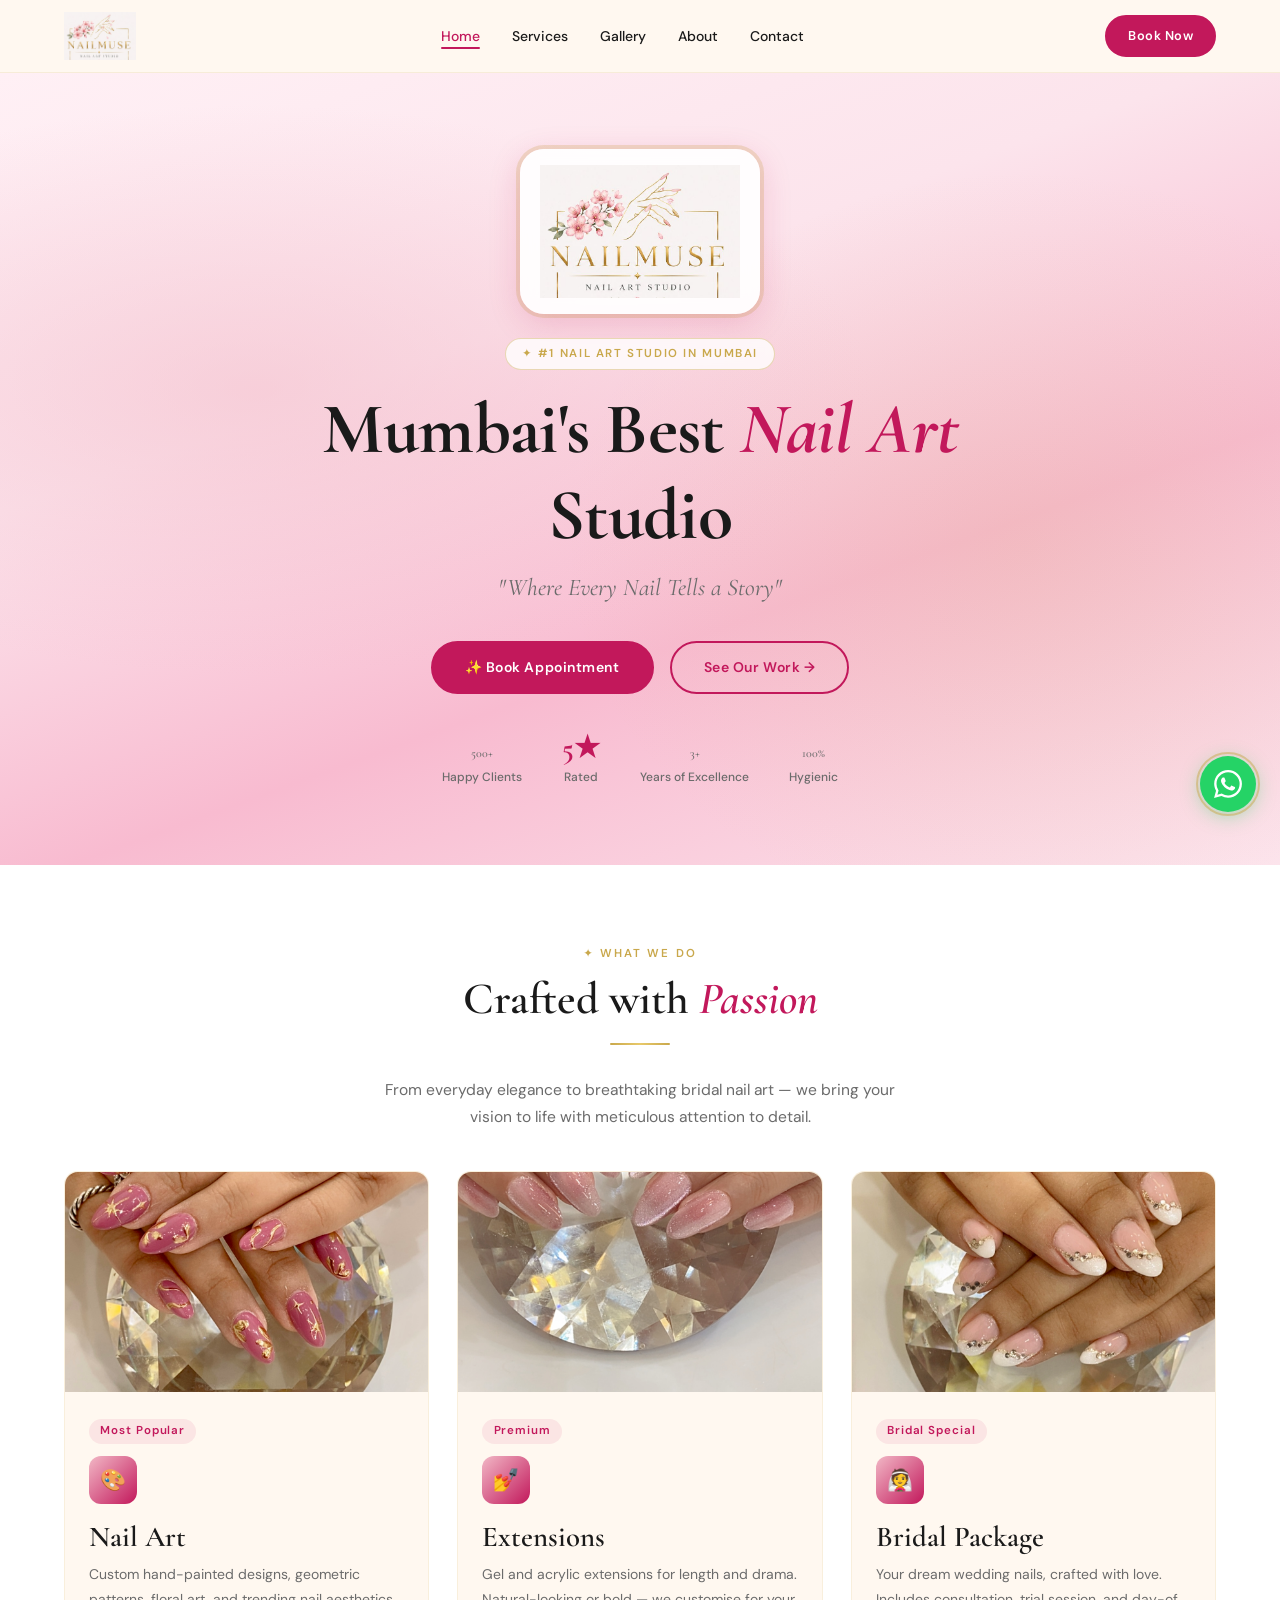
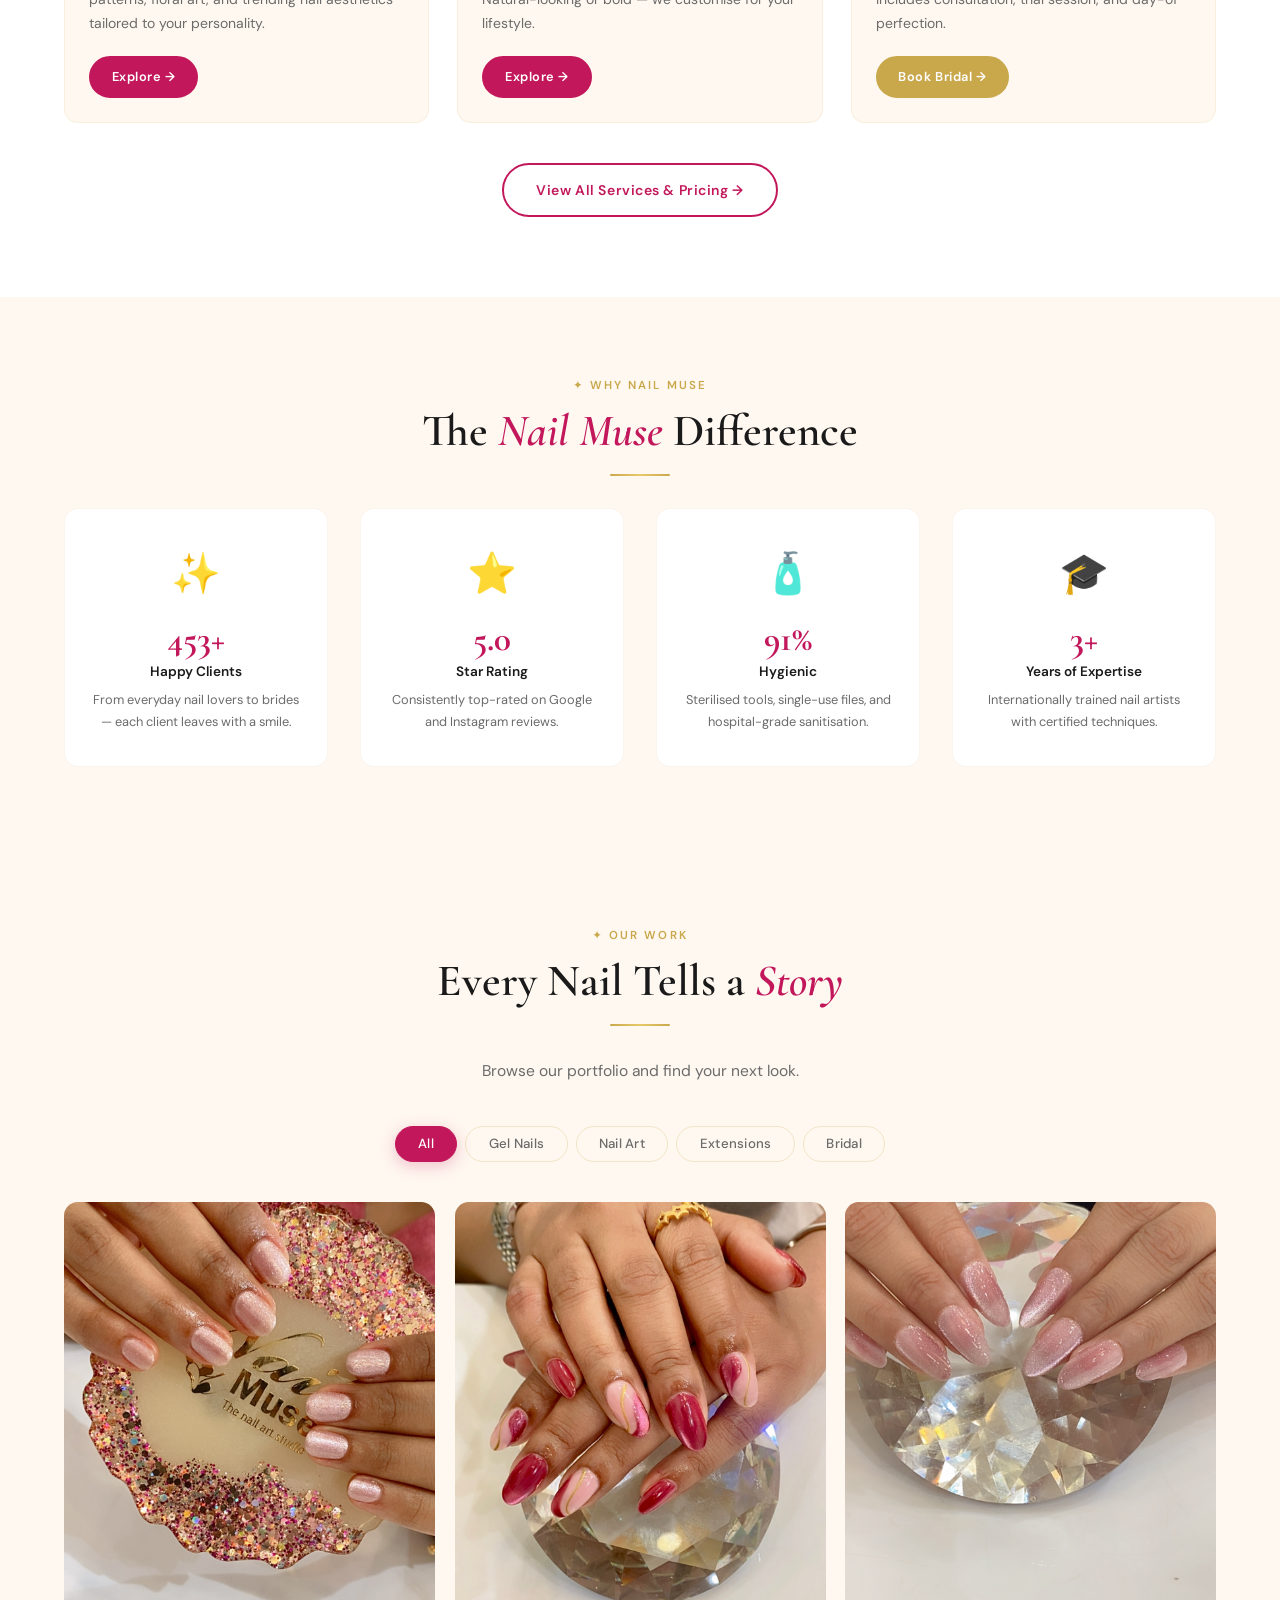
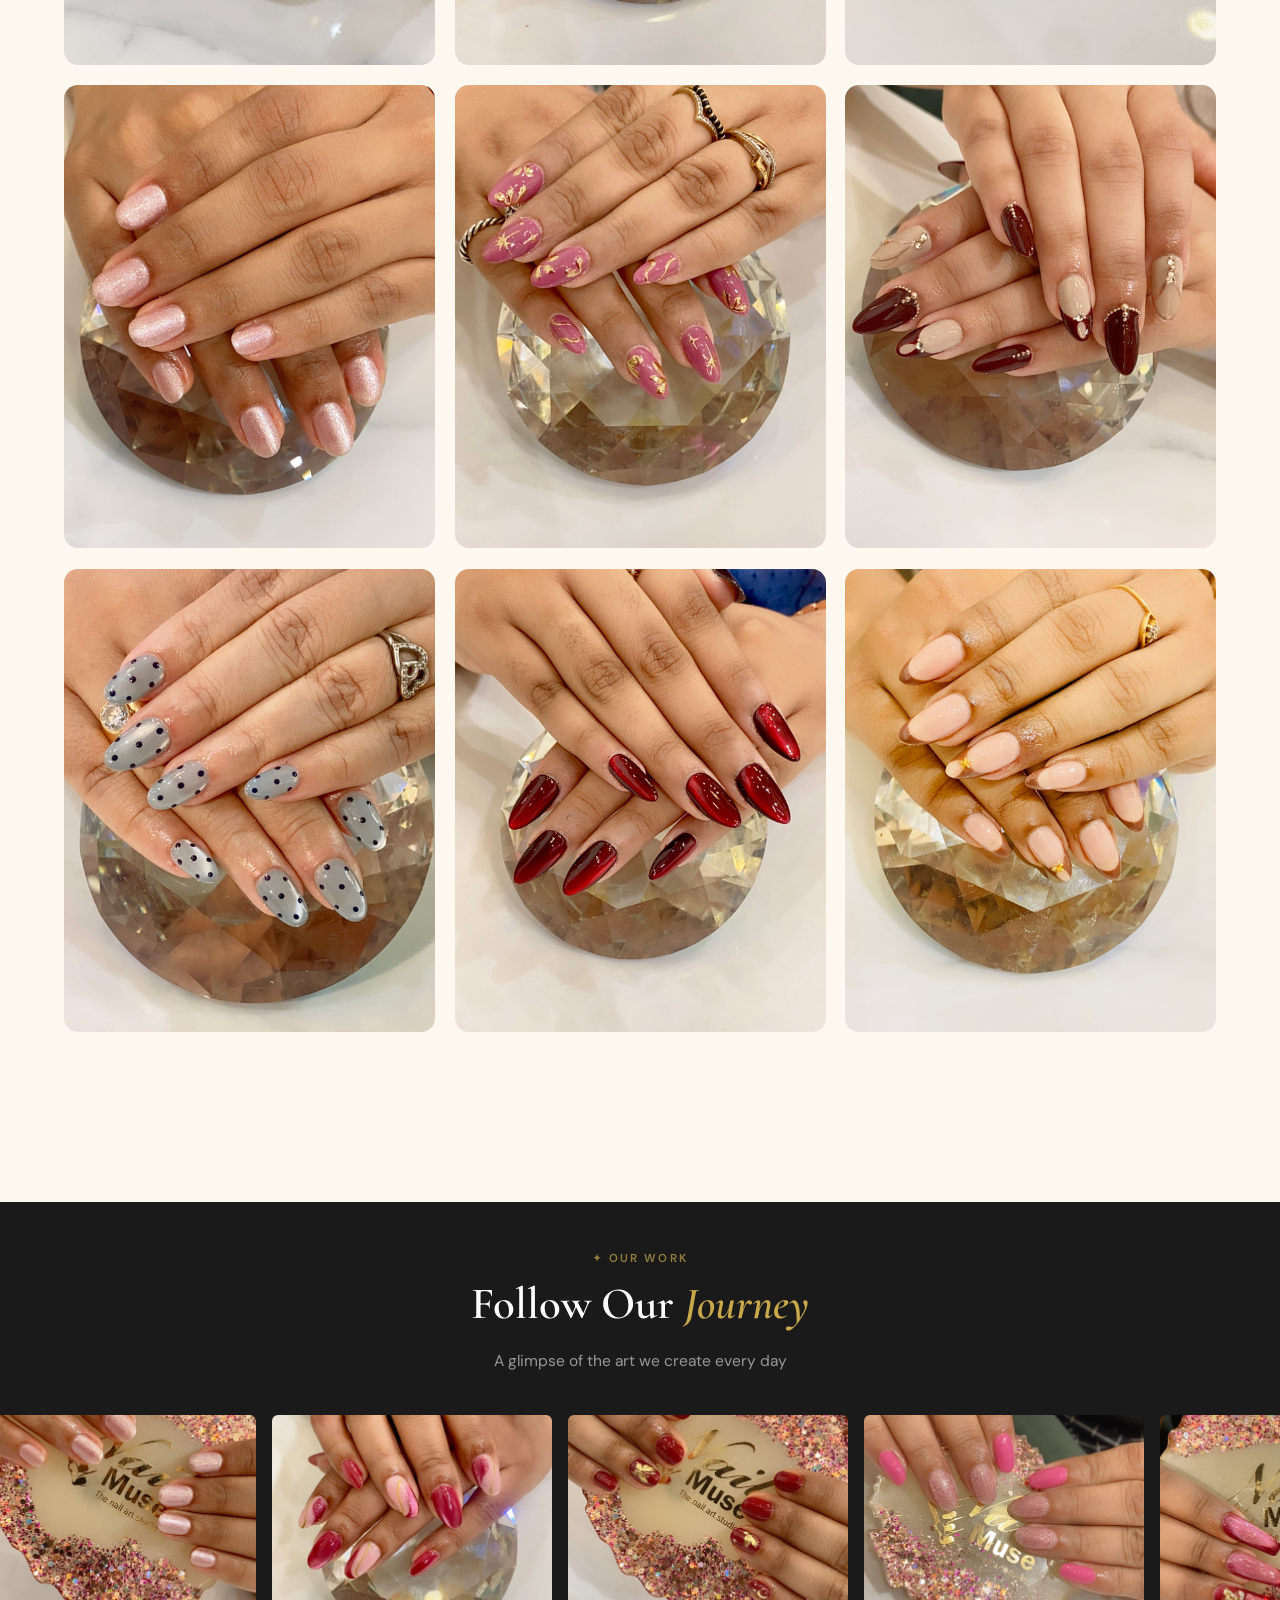
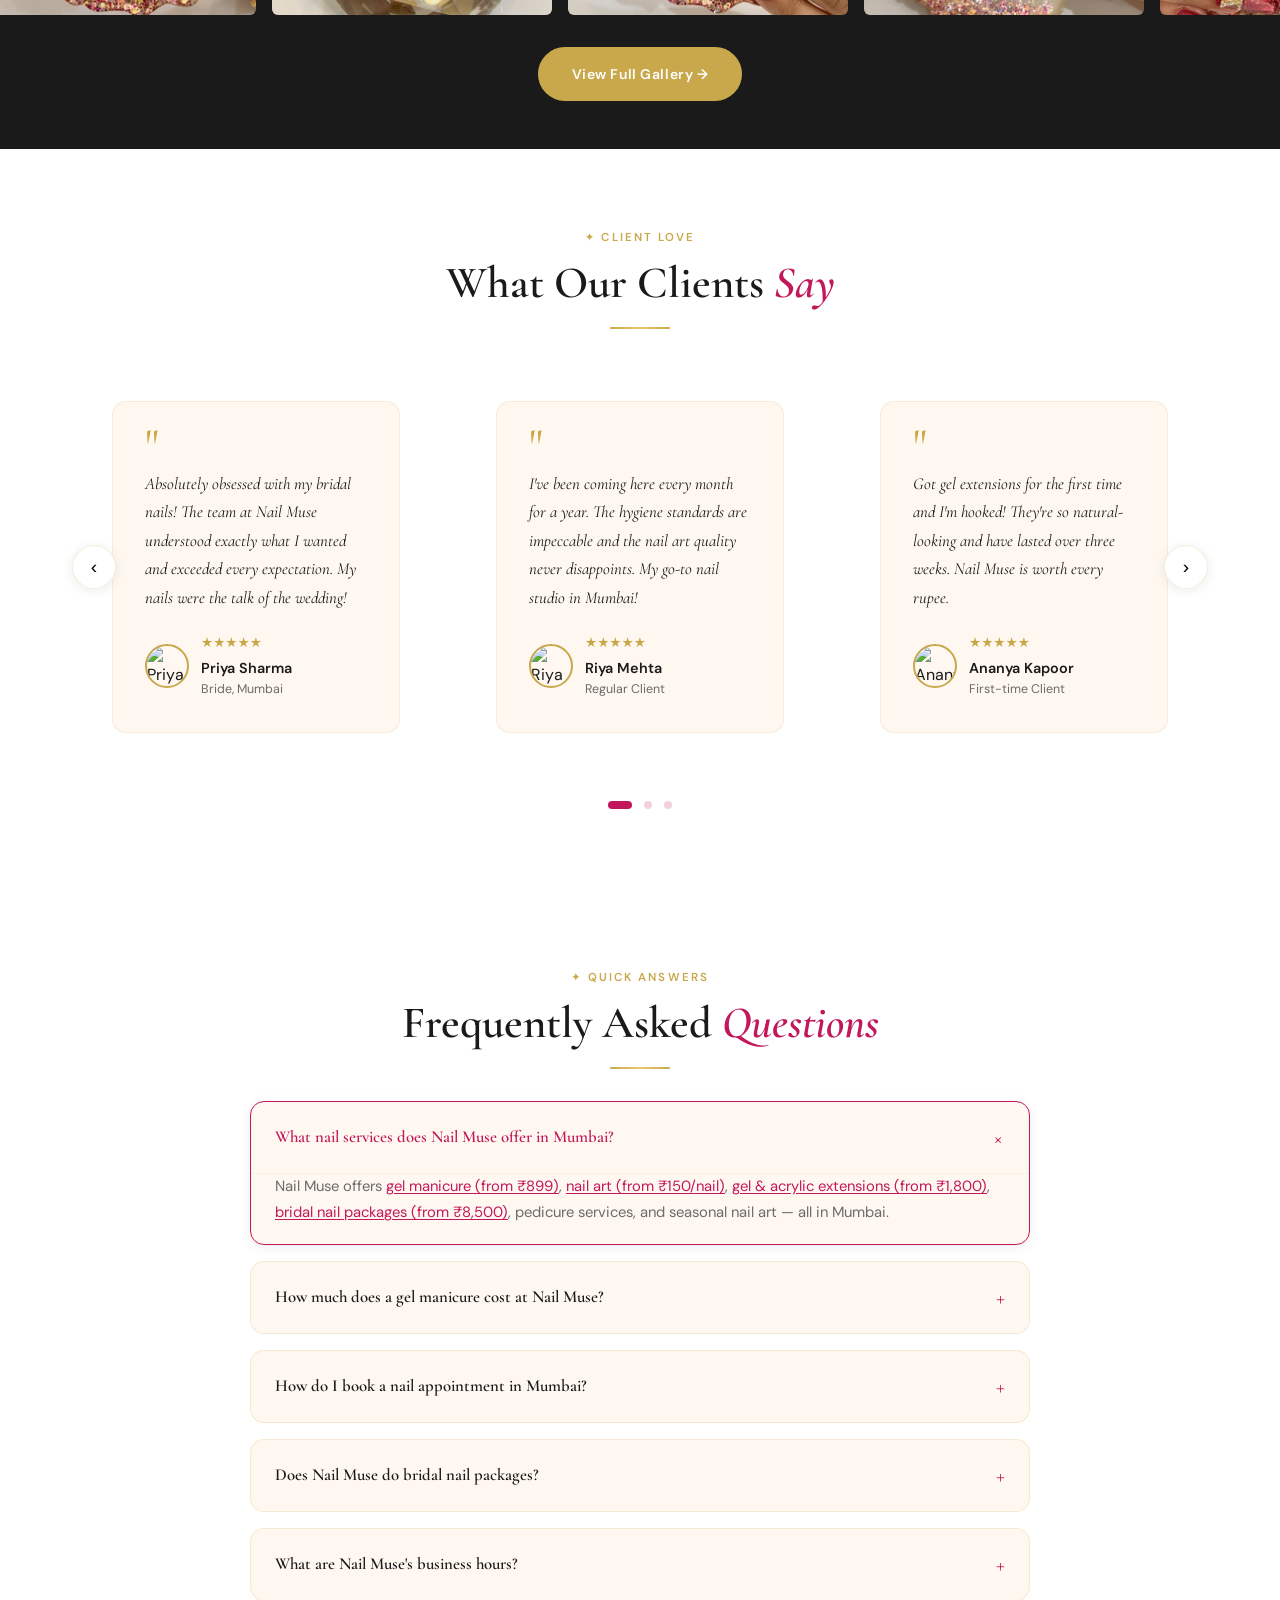
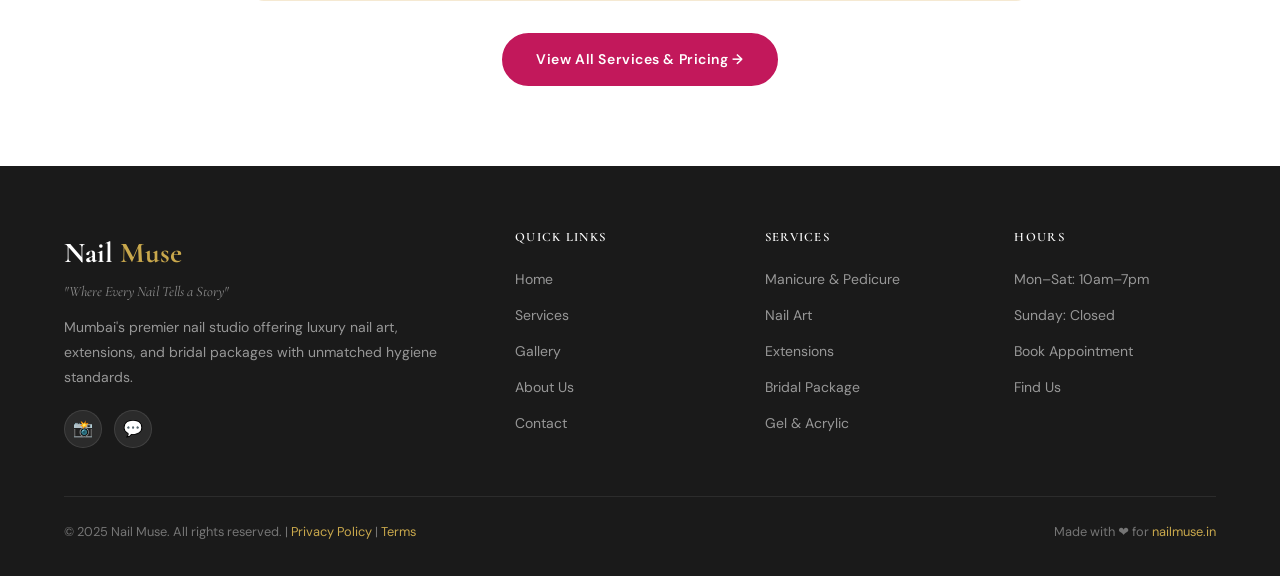
==== commit 0077a25d: "SEO: schema.org, optimised titles/meta, OG tags, FAQ section, internal links, sitemap" ====
--- a/index.html
+++ b/index.html
@@ -3,16 +3,84 @@
 <head>
   <meta charset="UTF-8" />
   <meta name="viewport" content="width=device-width, initial-scale=1.0" />
-  <title>Nail Muse — Where Every Nail Tells a Story</title>
-  <meta name="description" content="Mumbai's premier nail salon. Nail art, gel extensions, bridal packages & more. Book your appointment today." />
-  <meta name="keywords" content="nail salon Mumbai, nail art, gel nails, bridal nails, nail extensions, manicure pedicure" />
-  <meta property="og:title" content="Nail Muse — Where Every Nail Tells a Story" />
-  <meta property="og:description" content="Mumbai's premier nail salon. Luxury nail art, extensions & bridal packages." />
+  <title>Nail Muse | Best Nail Art Studio in Mumbai — Gel Nails, Extensions & Bridal</title>
+  <meta name="description" content="Book Mumbai's top-rated nail art studio. Gel nails, extensions, bridal nail art & more. 500+ happy clients. 5-star rated. Book online instantly at Rs.499+." />
+  <meta name="keywords" content="nail salon Mumbai, nail art studio Mumbai, gel nails Mumbai, nail extensions Mumbai, bridal nails Mumbai, best nail salon Mumbai, manicure pedicure Mumbai" />
+  <link rel="icon" type="image/png" href="assets/logo/logo.png" />
+  <link rel="stylesheet" href="assets/css/style.css" />
+
+  <link rel="canonical" href="https://nailmuse.in" />
+  <meta property="og:title" content="Nail Muse | Best Nail Art Studio in Mumbai — Gel Nails, Extensions & Bridal" />
+  <meta property="og:description" content="Book Mumbai's top-rated nail art studio. Gel nails, extensions, bridal nail art & more. 500+ happy clients. 5-star rated. Book online instantly at Rs.499+." />
   <meta property="og:type" content="website" />
   <meta property="og:url" content="https://nailmuse.in" />
-  <link rel="canonical" href="https://nailmuse.in" />
-  <link rel="icon" type="image/png" href="assets/logo/logo.png" />
-  <link rel="stylesheet" href="assets/css/style.css" />
+  <meta property="og:image" content="https://nailmuse.in/assets/logo/logo.png" />
+  <meta property="og:site_name" content="Nail Muse" />
+  <meta property="og:locale" content="en_IN" />
+  <meta name="twitter:card" content="summary_large_image" />
+  <meta name="twitter:title" content="Nail Muse | Best Nail Art Studio in Mumbai — Gel Nails, Extensions & Bridal" />
+  <meta name="twitter:description" content="Book Mumbai's top-rated nail art studio. Gel nails, extensions, bridal nail art & more. 500+ happy clients. 5-star rated. Book online instantly at Rs.499+." />
+  <meta name="twitter:image" content="https://nailmuse.in/assets/logo/logo.png" />
+  <meta name="geo.region" content="IN-MH" />
+  <meta name="geo.placename" content="Mumbai, Maharashtra" />
+  <script type="application/ld+json">
+  {
+    "@context": "https://schema.org",
+    "@type": ["NailSalon", "LocalBusiness"],
+    "name": "Nail Muse",
+    "alternateName": "Nail Muse Nail Art Studio",
+    "description": "Mumbai's premier nail art studio specialising in gel nails, extensions, nail art and bridal packages. 500+ happy clients, 5-star rated.",
+    "url": "https://nailmuse.in",
+    "logo": "https://nailmuse.in/assets/logo/logo.png",
+    "image": "https://nailmuse.in/assets/logo/logo.png",
+    "telephone": "+918879336671",
+    "email": "nailmuse2016@gmail.com",
+    "priceRange": "\u20b9\u20b9",
+    "currenciesAccepted": "INR",
+    "paymentAccepted": "Cash, UPI, Card",
+    "address": {
+      "@type": "PostalAddress",
+      "streetAddress": "Mumbai",
+      "addressLocality": "Mumbai",
+      "addressRegion": "Maharashtra",
+      "postalCode": "400000",
+      "addressCountry": "IN"
+    },
+    "geo": {"@type":"GeoCoordinates","latitude":"19.0596","longitude":"72.8295"},
+    "openingHoursSpecification": [{
+      "@type": "OpeningHoursSpecification",
+      "dayOfWeek": ["Monday","Tuesday","Wednesday","Thursday","Friday","Saturday"],
+      "opens": "10:00",
+      "closes": "19:00"
+    }],
+    "sameAs": ["https://www.instagram.com/nailmuse.in"],
+    "aggregateRating": {
+      "@type": "AggregateRating",
+      "ratingValue": "5",
+      "reviewCount": "50",
+      "bestRating": "5"
+    },
+    "makesOffer": [
+      {"@type":"Offer","name":"Basic Manicure","price":"499","priceCurrency":"INR"},
+      {"@type":"Offer","name":"Gel Manicure","price":"899","priceCurrency":"INR"},
+      {"@type":"Offer","name":"Gel Extensions","price":"2200","priceCurrency":"INR"},
+      {"@type":"Offer","name":"Bridal Nail Package","price":"8500","priceCurrency":"INR"}
+    ]
+  }
+  </script>
+  <script type="application/ld+json">
+  {
+    "@context": "https://schema.org",
+    "@type": "FAQPage",
+    "mainEntity": [
+      {"@type":"Question","name":"What nail services does Nail Muse offer in Mumbai?","acceptedAnswer":{"@type":"Answer","text":"Nail Muse offers gel manicure (from ₹899), nail art (from ₹150/nail), gel and acrylic extensions (from ₹1,800), bridal nail packages (from ₹8,500), pedicure services, and seasonal nail art in Mumbai."}},
+      {"@type":"Question","name":"How do I book a nail appointment at Nail Muse Mumbai?","acceptedAnswer":{"@type":"Answer","text":"Book online at nailmuse.in/booking.html, WhatsApp +91 88793 36671, or DM on Instagram @nailmuse.in. We confirm within 2 hours."}},
+      {"@type":"Question","name":"What are Nail Muse business hours?","acceptedAnswer":{"@type":"Answer","text":"Nail Muse is open Monday to Saturday, 10:00 AM to 7:00 PM. Closed on Sundays."}},
+      {"@type":"Question","name":"How much does a gel manicure cost at Nail Muse?","acceptedAnswer":{"@type":"Answer","text":"Gel Manicure at Nail Muse costs ₹899 and lasts 2-3 weeks. Basic Manicure ₹499. Luxury Manicure ₹1,299."}},
+      {"@type":"Question","name":"Does Nail Muse do bridal nail packages?","acceptedAnswer":{"@type":"Answer","text":"Yes! Bridal Full Package from ₹8,500 — includes consultation, trial, extensions, custom nail art, bridal mani-pedi. Book early, limited slots."}}
+    ]
+  }
+  </script>
 </head>
 <body>
 
@@ -57,8 +125,8 @@
     <div class="hero-logo">
       <img src="assets/logo/logo.png" alt="Nail Muse" onerror="this.outerHTML='<div style=\'font-size:3rem\'>💅</div>'">
     </div>
-    <div class="hero-badge">✦ Premium Nail Studio, Mumbai</div>
-    <h1>Nail <em>Muse</em></h1>
+    <div class="hero-badge">✦ #1 Nail Art Studio in Mumbai</div>
+    <h1>Mumbai's Best <em>Nail Art</em> Studio</h1>
     <p class="hero-tagline">"Where Every Nail Tells a Story"</p>
     <div class="hero-btns">
       <a href="booking.html" class="btn btn-primary">✨ Book Appointment</a>
@@ -531,6 +599,48 @@
 </section>
 
 <!-- Footer -->
+<!-- FAQ Section — SEO + Featured Snippets -->
+<section class="section" style="background:var(--white)" id="faq">
+  <div class="container">
+    <div class="text-center fade-up">
+      <span class="section-label">✦ Quick Answers</span>
+      <h2 class="section-title">Frequently Asked <em style="color:var(--rose)">Questions</em></h2>
+      <div class="gold-divider"></div>
+    </div>
+    <div style="max-width:780px;margin:0 auto;display:flex;flex-direction:column;gap:1rem">
+
+      <details class="faq-item fade-up" open>
+        <summary class="faq-q">What nail services does Nail Muse offer in Mumbai?</summary>
+        <div class="faq-a">Nail Muse offers <a href="services.html">gel manicure (from ₹899)</a>, <a href="services.html#nail-art">nail art (from ₹150/nail)</a>, <a href="services.html#extensions">gel & acrylic extensions (from ₹1,800)</a>, <a href="services.html#bridal">bridal nail packages (from ₹8,500)</a>, pedicure services, and seasonal nail art — all in Mumbai.</div>
+      </details>
+
+      <details class="faq-item fade-up">
+        <summary class="faq-q">How much does a gel manicure cost at Nail Muse?</summary>
+        <div class="faq-a">A <a href="services.html">Gel Manicure costs ₹899</a> and lasts 2–3 weeks chip-free. We also offer Basic Manicure at ₹499 and Luxury Manicure at ₹1,299. All services include cuticle care and finishing.</div>
+      </details>
+
+      <details class="faq-item fade-up">
+        <summary class="faq-q">How do I book a nail appointment in Mumbai?</summary>
+        <div class="faq-a">Book online at <a href="booking.html">nailmuse.in/booking.html</a> in 60 seconds — pick your service, date & time. Or WhatsApp us at <a href="https://wa.me/918879336671">+91 88793 36671</a>. We confirm within 2 hours.</div>
+      </details>
+
+      <details class="faq-item fade-up">
+        <summary class="faq-q">Does Nail Muse do bridal nail packages?</summary>
+        <div class="faq-a">Yes! Our <a href="services.html#bridal">Bridal Full Package starts at ₹8,500</a> — includes design consultation, trial session, gel extensions, custom nail art, and bridal mani-pedi. Bridal slots are limited — book early!</div>
+      </details>
+
+      <details class="faq-item fade-up">
+        <summary class="faq-q">What are Nail Muse's business hours?</summary>
+        <div class="faq-a">We are open <strong>Monday to Saturday, 10:00 AM – 7:00 PM</strong>. Closed on Sundays. <a href="contact.html">Find our studio in Mumbai →</a></div>
+      </details>
+
+    </div>
+    <div class="text-center" style="margin-top:2rem">
+      <a href="services.html" class="btn btn-primary">View All Services & Pricing →</a>
+    </div>
+  </div>
+</section>
+
 <footer class="footer">
   <div class="container">
     <div class="footer-grid">
--- a/assets/css/style.css
+++ b/assets/css/style.css
@@ -1497,6 +1497,50 @@
 }
 .map-wrap iframe { display: block; }
 
+/* ── FAQ Section ─────────────────────────────── */
+.faq-item {
+  border: 1px solid rgba(201,168,76,.18);
+  border-radius: var(--radius-md);
+  background: var(--ivory);
+  overflow: hidden;
+  transition: var(--transition);
+}
+.faq-item[open] { border-color: var(--rose); box-shadow: var(--shadow-sm); }
+.faq-q {
+  padding: 1.1rem 1.5rem;
+  font-family: var(--font-heading);
+  font-size: 1.05rem;
+  font-weight: 600;
+  color: var(--charcoal);
+  cursor: pointer;
+  list-style: none;
+  display: flex;
+  justify-content: space-between;
+  align-items: center;
+  gap: 1rem;
+  transition: color var(--transition);
+}
+.faq-q::-webkit-details-marker { display: none; }
+.faq-q::after {
+  content: '+';
+  font-size: 1.4rem;
+  color: var(--rose);
+  font-weight: 300;
+  flex-shrink: 0;
+  transition: transform var(--transition);
+}
+.faq-item[open] .faq-q { color: var(--rose); }
+.faq-item[open] .faq-q::after { transform: rotate(45deg); }
+.faq-a {
+  padding: 0 1.5rem 1.1rem;
+  font-size: .925rem;
+  color: var(--gray);
+  line-height: 1.75;
+  border-top: 1px solid rgba(201,168,76,.1);
+}
+.faq-a a { color: var(--rose); text-decoration: underline; text-underline-offset: 2px; }
+.faq-a a:hover { color: #a5154e; }
+
 /* ── Animations ──────────────────────────────── */
 .fade-up {
   opacity: 0;
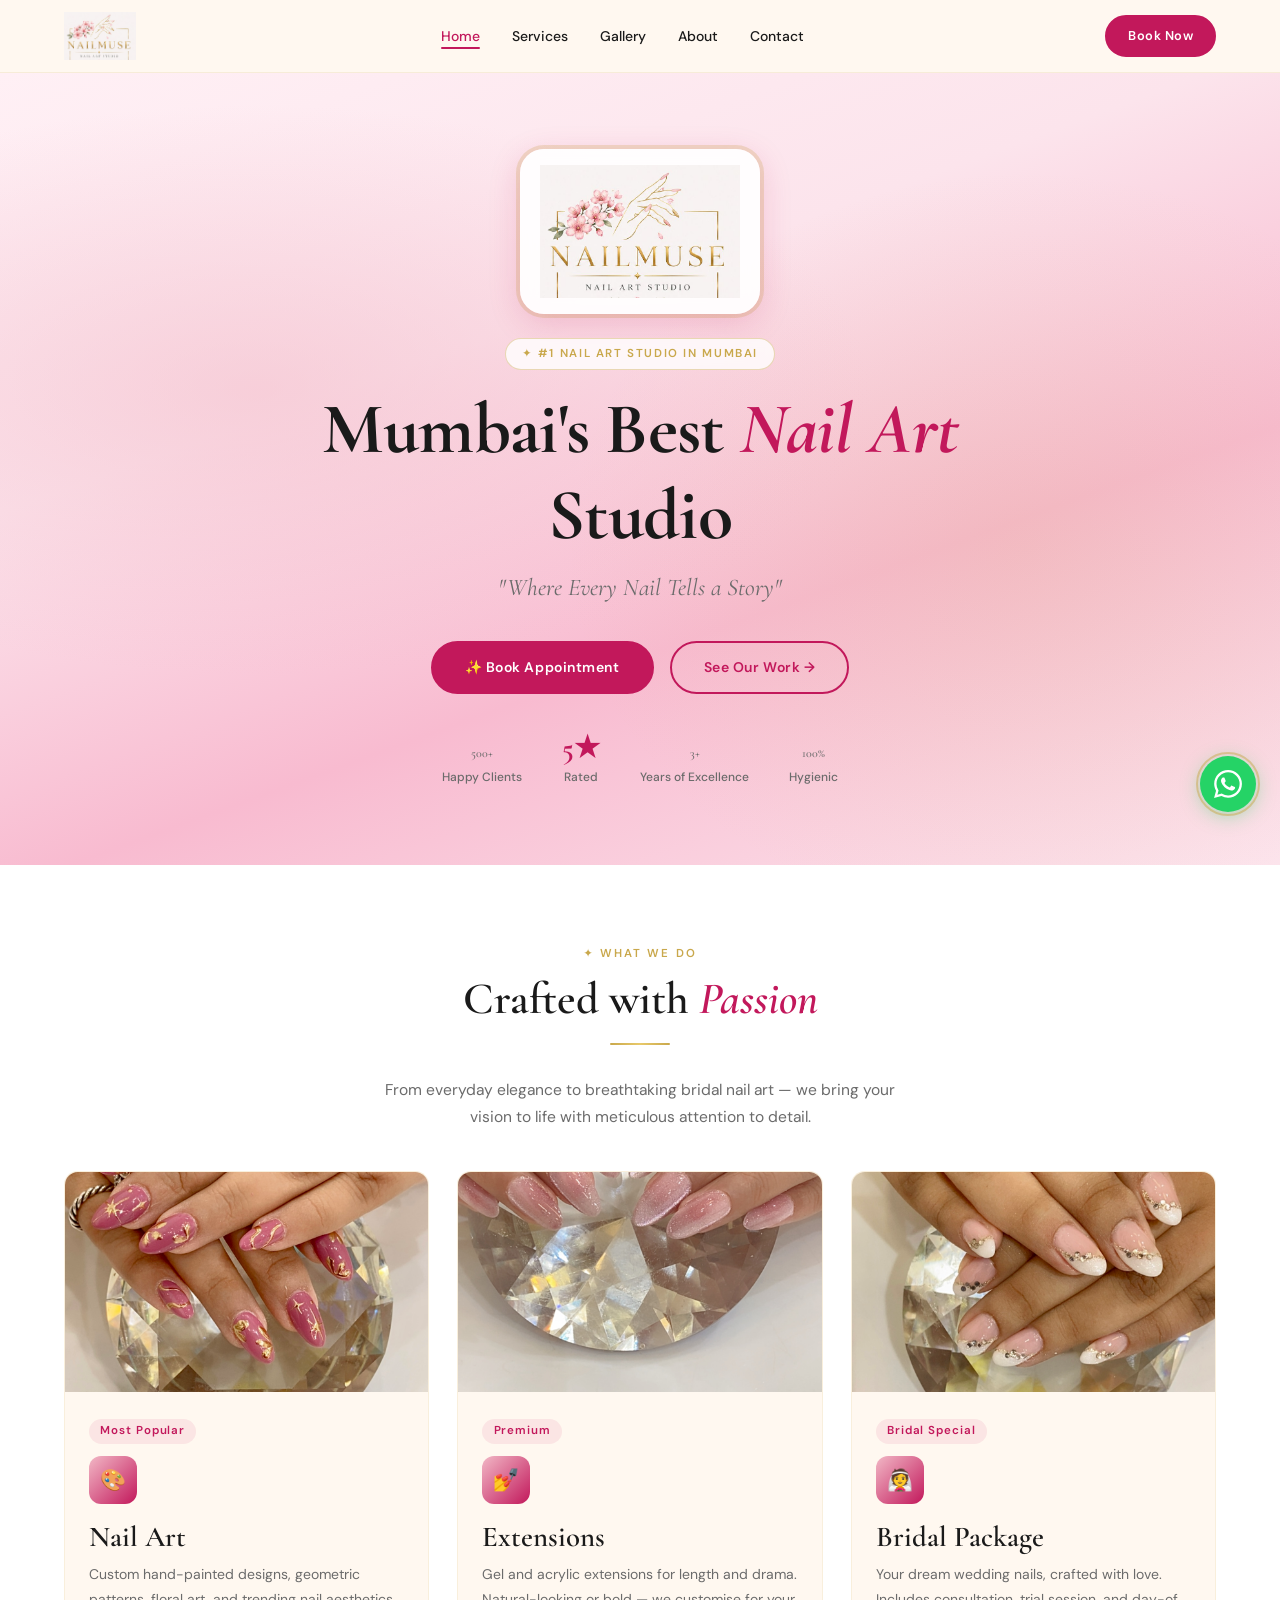
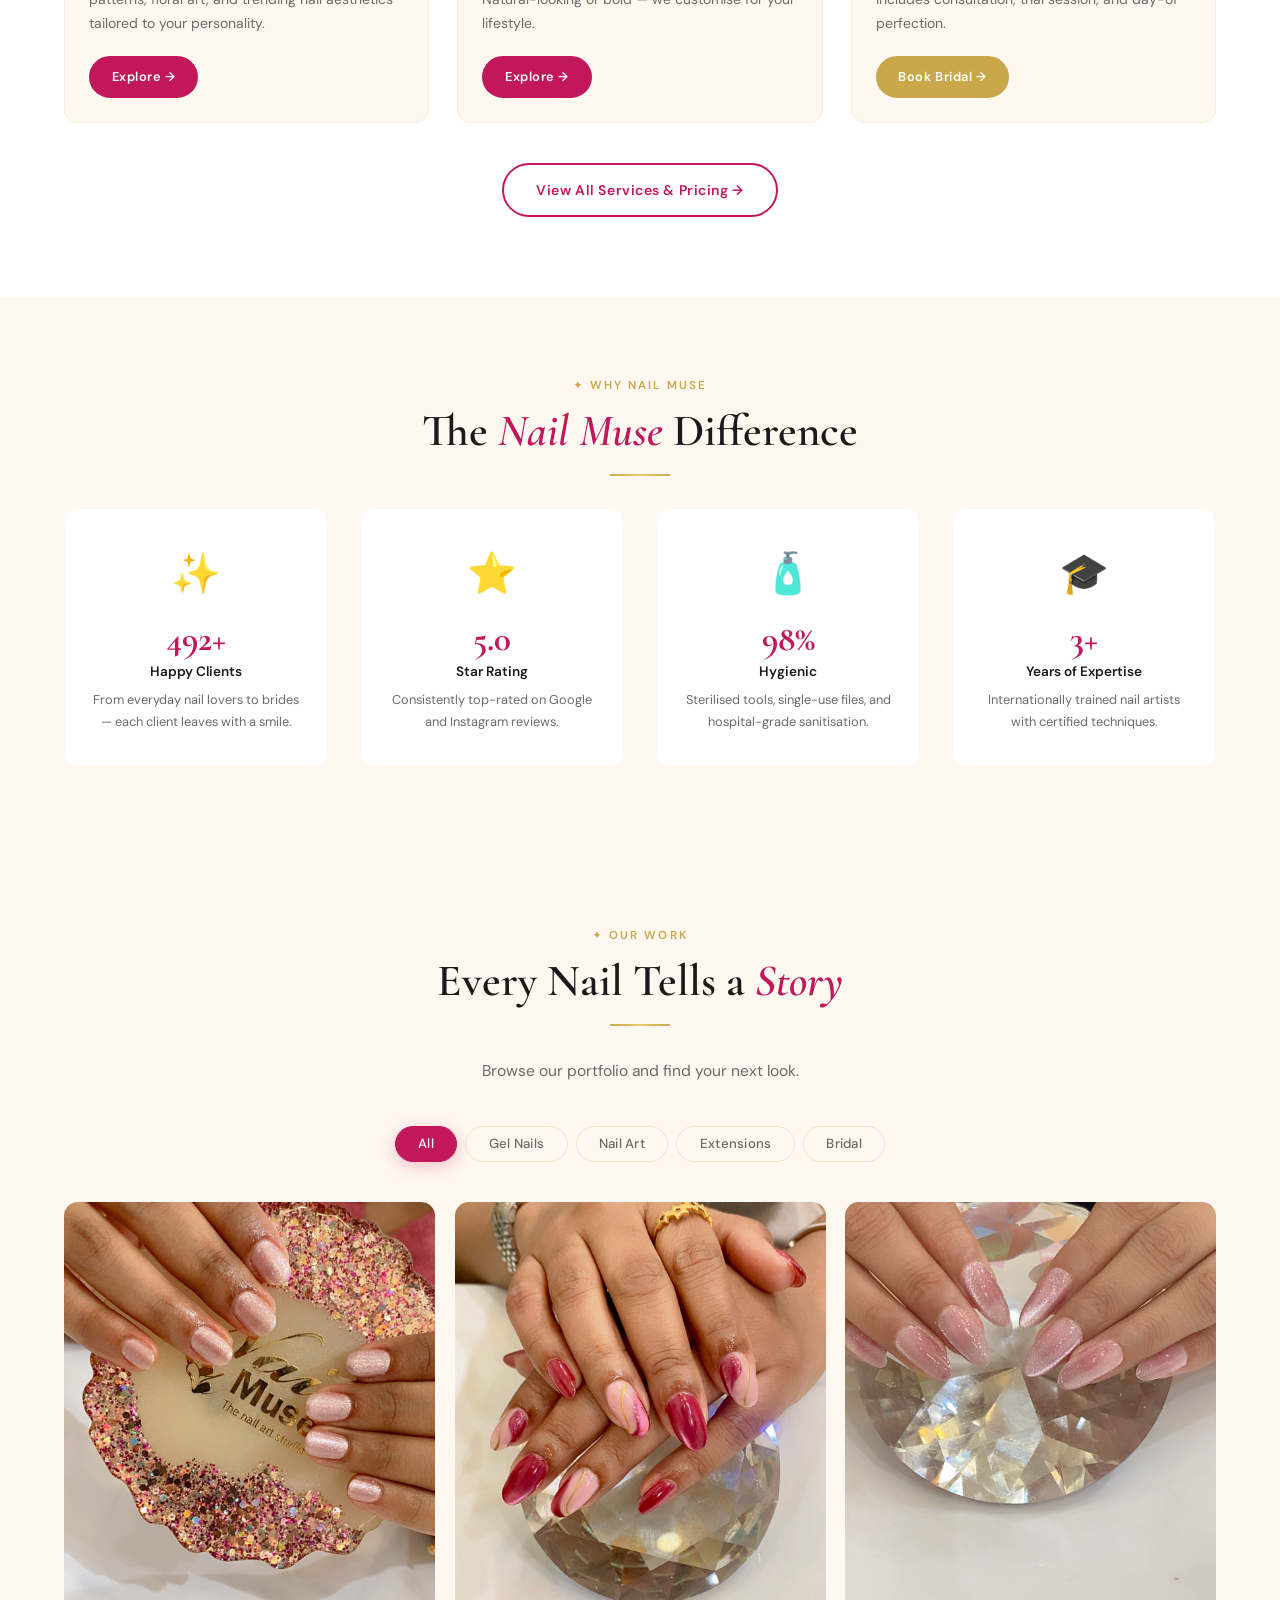
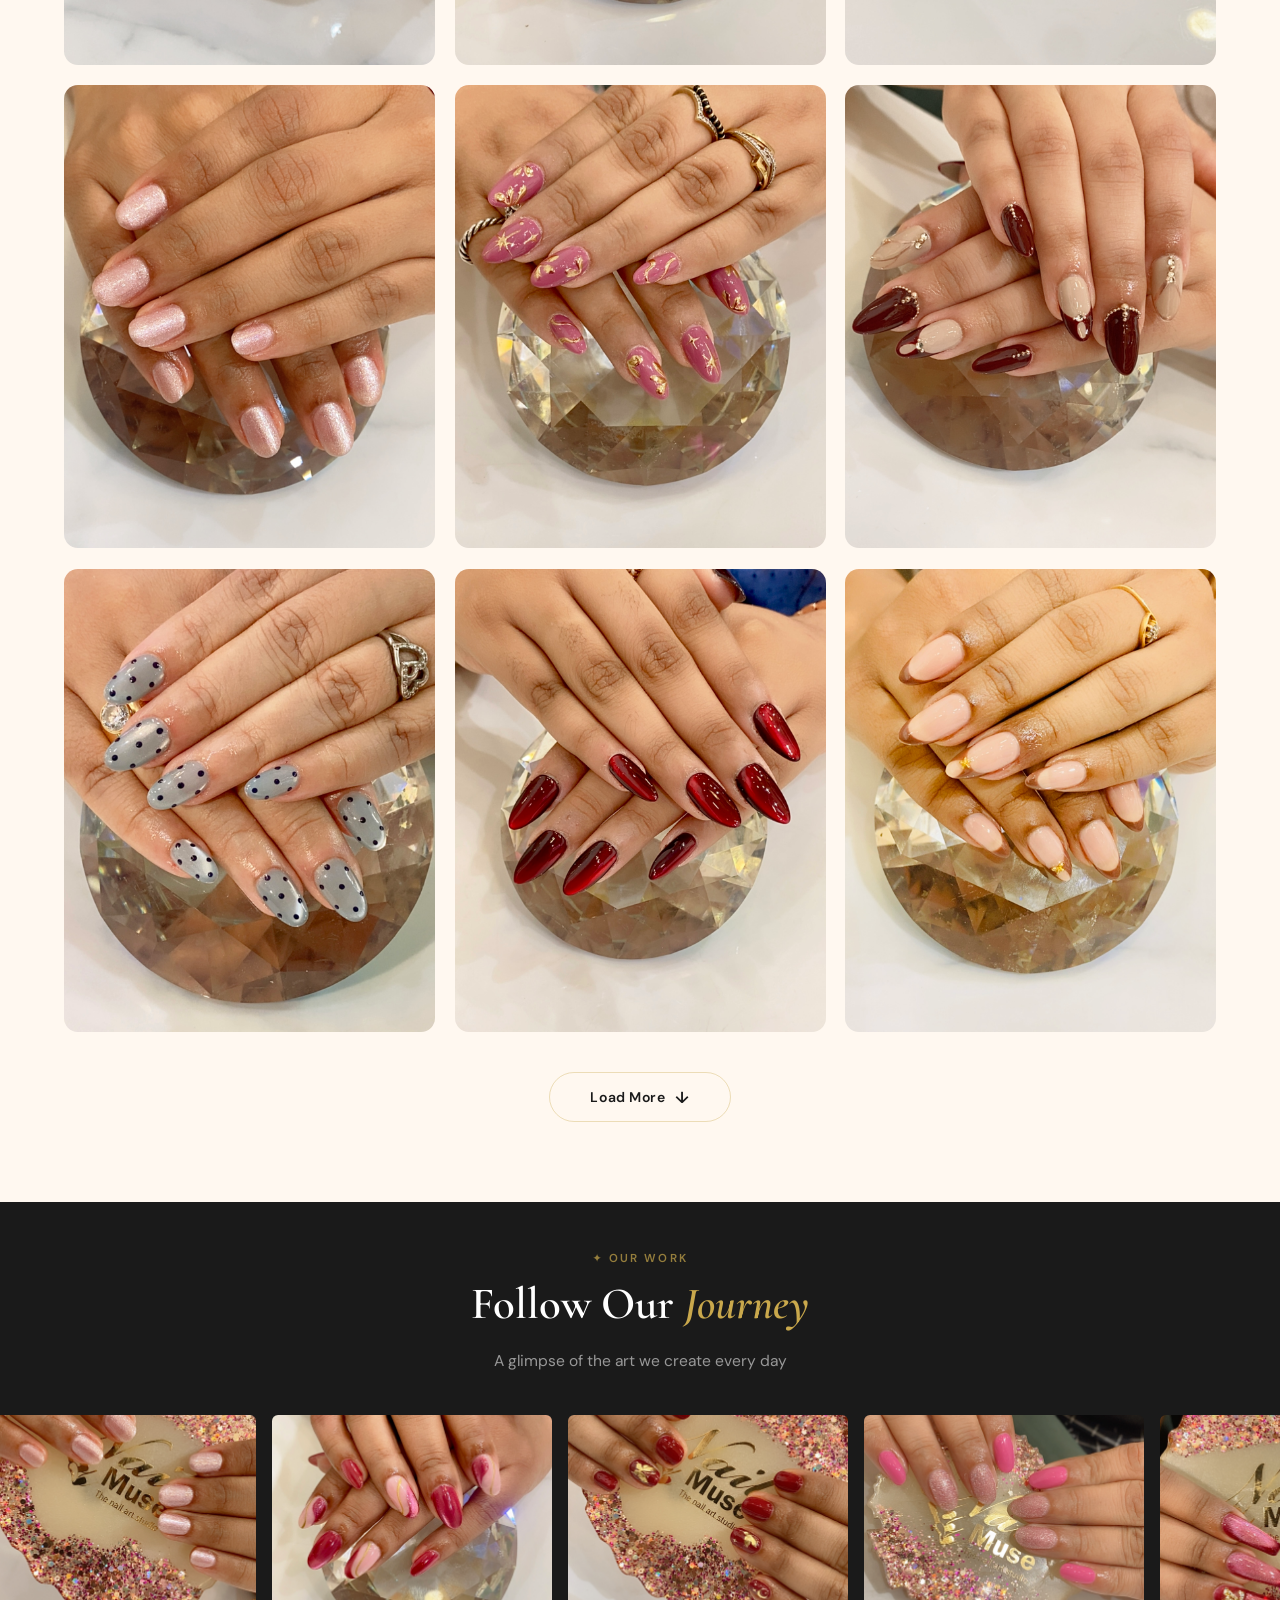
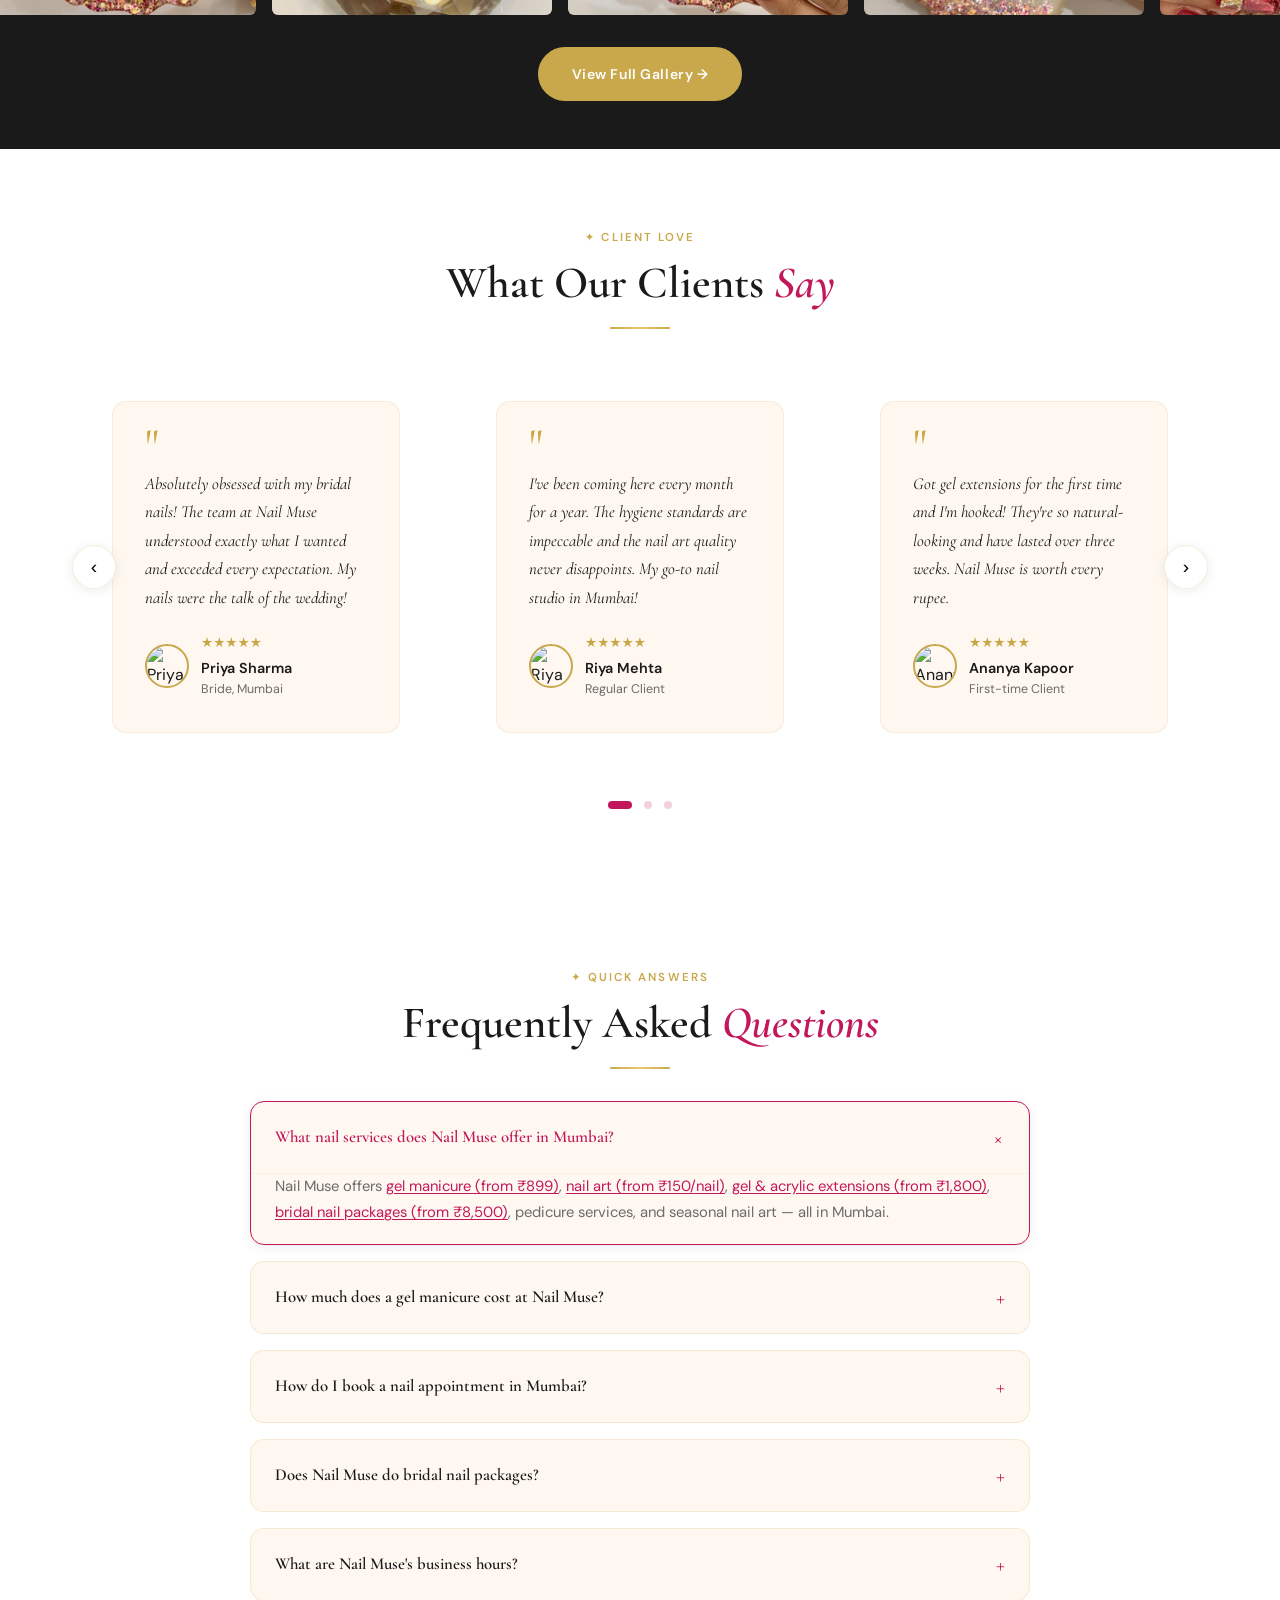
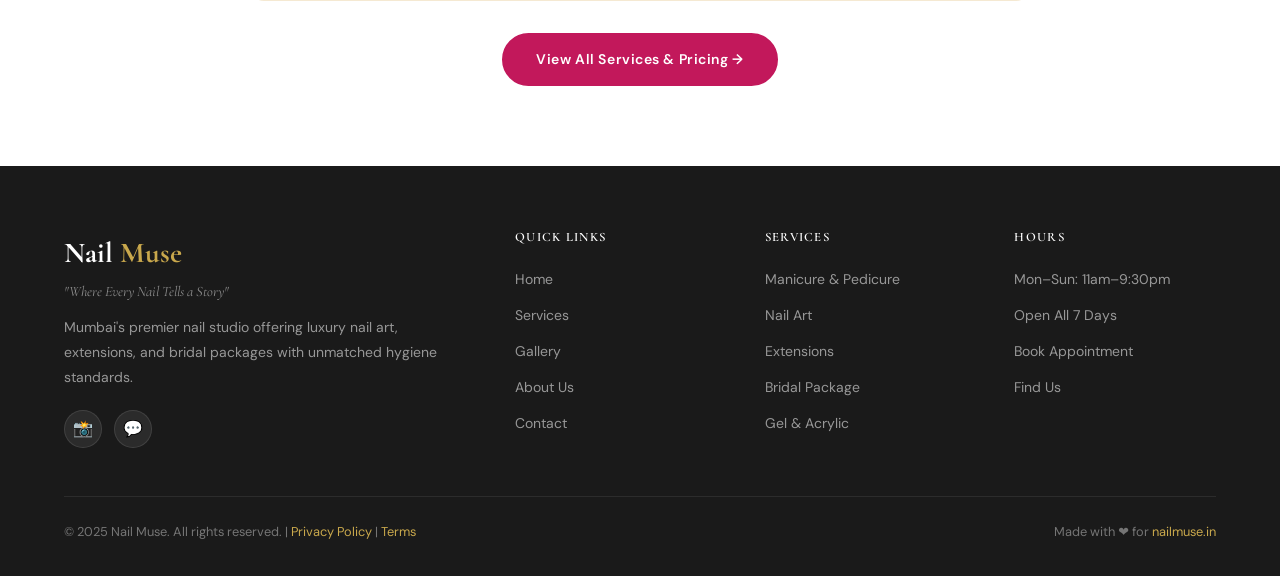
==== commit ce409b8c: "Add real address: Shop No 5 Bhoomi Classic, Malad West — update hours to 11am-9:30pm, open 7 days" ====
--- a/index.html
+++ b/index.html
@@ -40,18 +40,18 @@
     "paymentAccepted": "Cash, UPI, Card",
     "address": {
       "@type": "PostalAddress",
-      "streetAddress": "Mumbai",
-      "addressLocality": "Mumbai",
+      "streetAddress": "Shop No 5, Bhoomi Classic, New Link Rd, Malad",
+      "addressLocality": "Malad West",
       "addressRegion": "Maharashtra",
-      "postalCode": "400000",
+      "postalCode": "400064",
       "addressCountry": "IN"
     },
-    "geo": {"@type":"GeoCoordinates","latitude":"19.0596","longitude":"72.8295"},
+    "geo": {"@type":"GeoCoordinates","latitude":"19.1874","longitude":"72.8481"},
     "openingHoursSpecification": [{
       "@type": "OpeningHoursSpecification",
-      "dayOfWeek": ["Monday","Tuesday","Wednesday","Thursday","Friday","Saturday"],
-      "opens": "10:00",
-      "closes": "19:00"
+      "dayOfWeek": ["Monday","Tuesday","Wednesday","Thursday","Friday","Saturday","Sunday"],
+      "opens": "11:00",
+      "closes": "21:30"
     }],
     "sameAs": ["https://www.instagram.com/nailmuse.in"],
     "aggregateRating": {
@@ -75,7 +75,7 @@
     "mainEntity": [
       {"@type":"Question","name":"What nail services does Nail Muse offer in Mumbai?","acceptedAnswer":{"@type":"Answer","text":"Nail Muse offers gel manicure (from ₹899), nail art (from ₹150/nail), gel and acrylic extensions (from ₹1,800), bridal nail packages (from ₹8,500), pedicure services, and seasonal nail art in Mumbai."}},
       {"@type":"Question","name":"How do I book a nail appointment at Nail Muse Mumbai?","acceptedAnswer":{"@type":"Answer","text":"Book online at nailmuse.in/booking.html, WhatsApp +91 88793 36671, or DM on Instagram @nailmuse.in. We confirm within 2 hours."}},
-      {"@type":"Question","name":"What are Nail Muse business hours?","acceptedAnswer":{"@type":"Answer","text":"Nail Muse is open Monday to Saturday, 10:00 AM to 7:00 PM. Closed on Sundays."}},
+      {"@type":"Question","name":"What are Nail Muse business hours?","acceptedAnswer":{"@type":"Answer","text":"Nail Muse is open all 7 days — Monday to Sunday, 11:00 AM to 9:30 PM. No appointment needed for walk-ins."}},
       {"@type":"Question","name":"How much does a gel manicure cost at Nail Muse?","acceptedAnswer":{"@type":"Answer","text":"Gel Manicure at Nail Muse costs ₹899 and lasts 2-3 weeks. Basic Manicure ₹499. Luxury Manicure ₹1,299."}},
       {"@type":"Question","name":"Does Nail Muse do bridal nail packages?","acceptedAnswer":{"@type":"Answer","text":"Yes! Bridal Full Package from ₹8,500 — includes consultation, trial, extensions, custom nail art, bridal mani-pedi. Book early, limited slots."}}
     ]
@@ -676,8 +676,8 @@
       <div class="footer-col">
         <h5>Hours</h5>
         <ul>
-          <li><a href="#">Mon–Sat: 10am–7pm</a></li>
-          <li><a href="#">Sunday: Closed</a></li>
+          <li><a href="contact.html">Mon–Sun: 11am–9:30pm</a></li>
+          <li><a href="contact.html">Open All 7 Days</a></li>
           <li><a href="booking.html">Book Appointment</a></li>
           <li><a href="contact.html">Find Us</a></li>
         </ul>
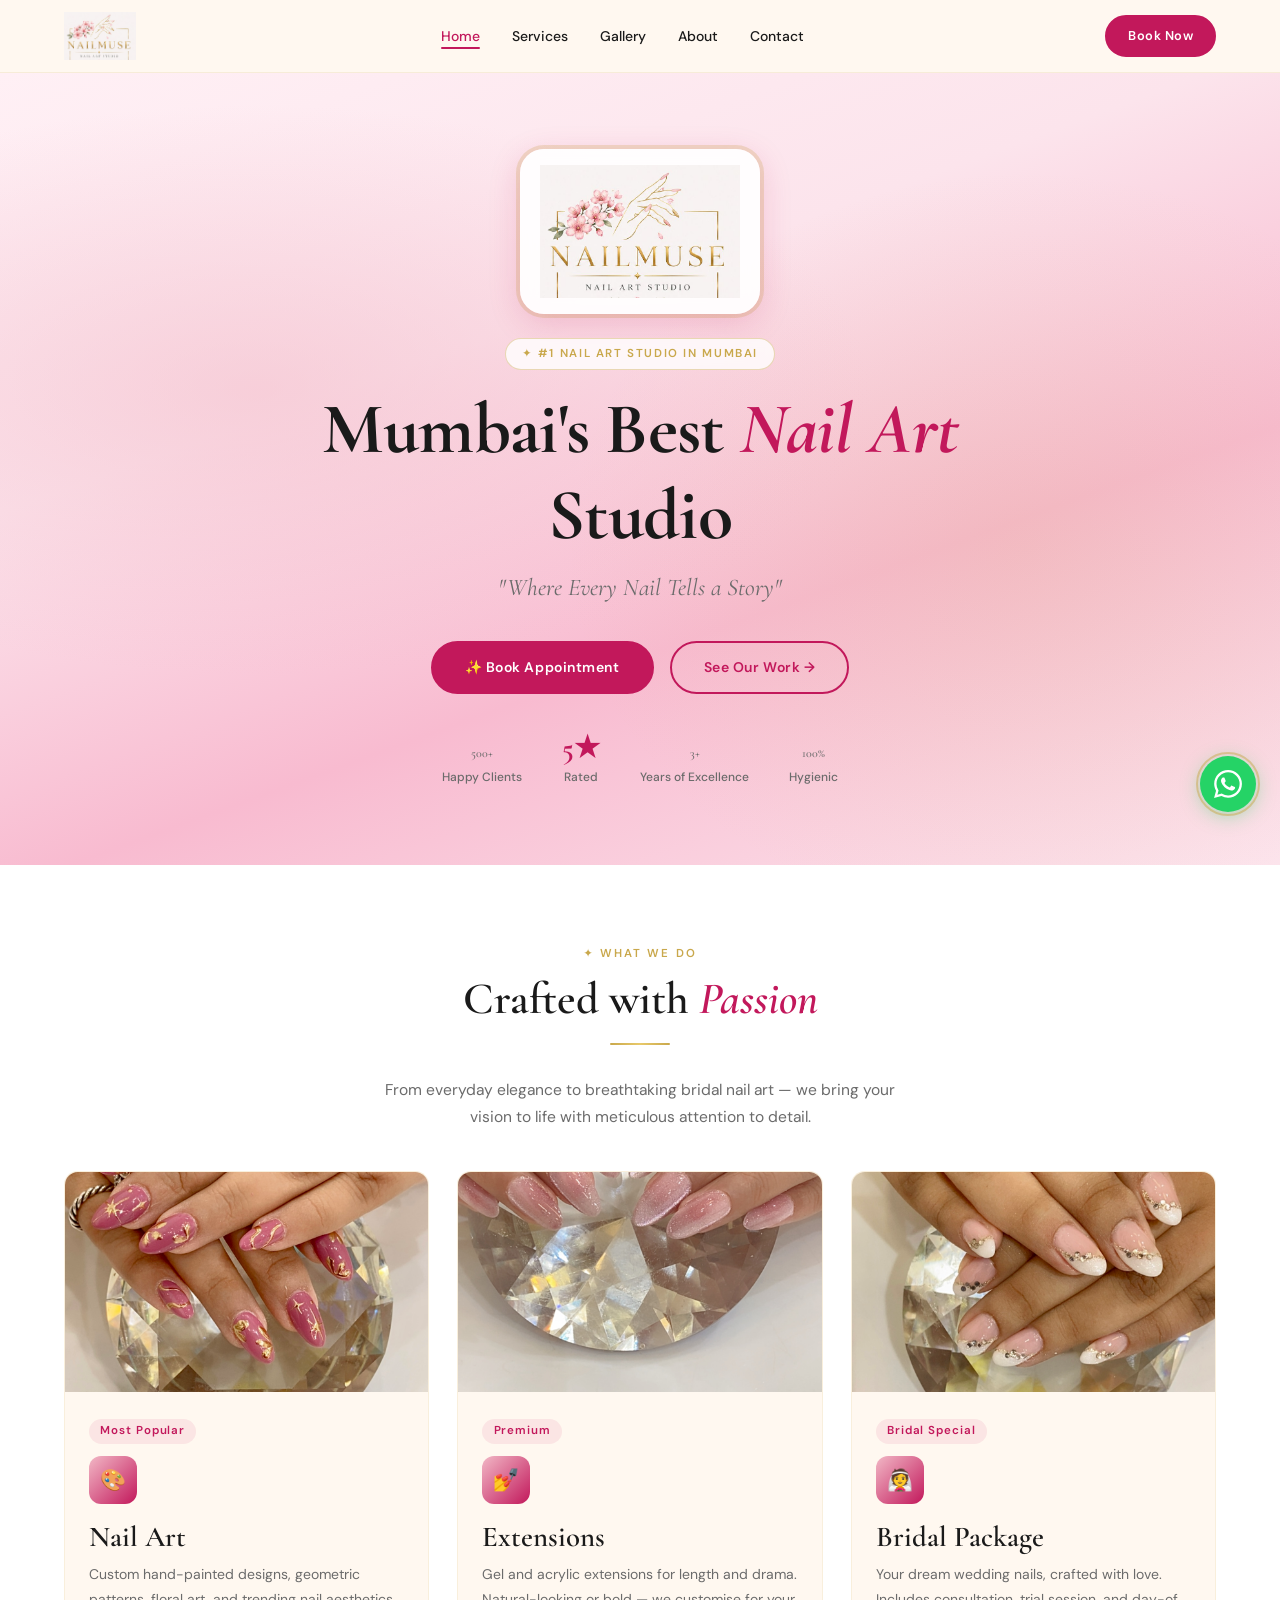
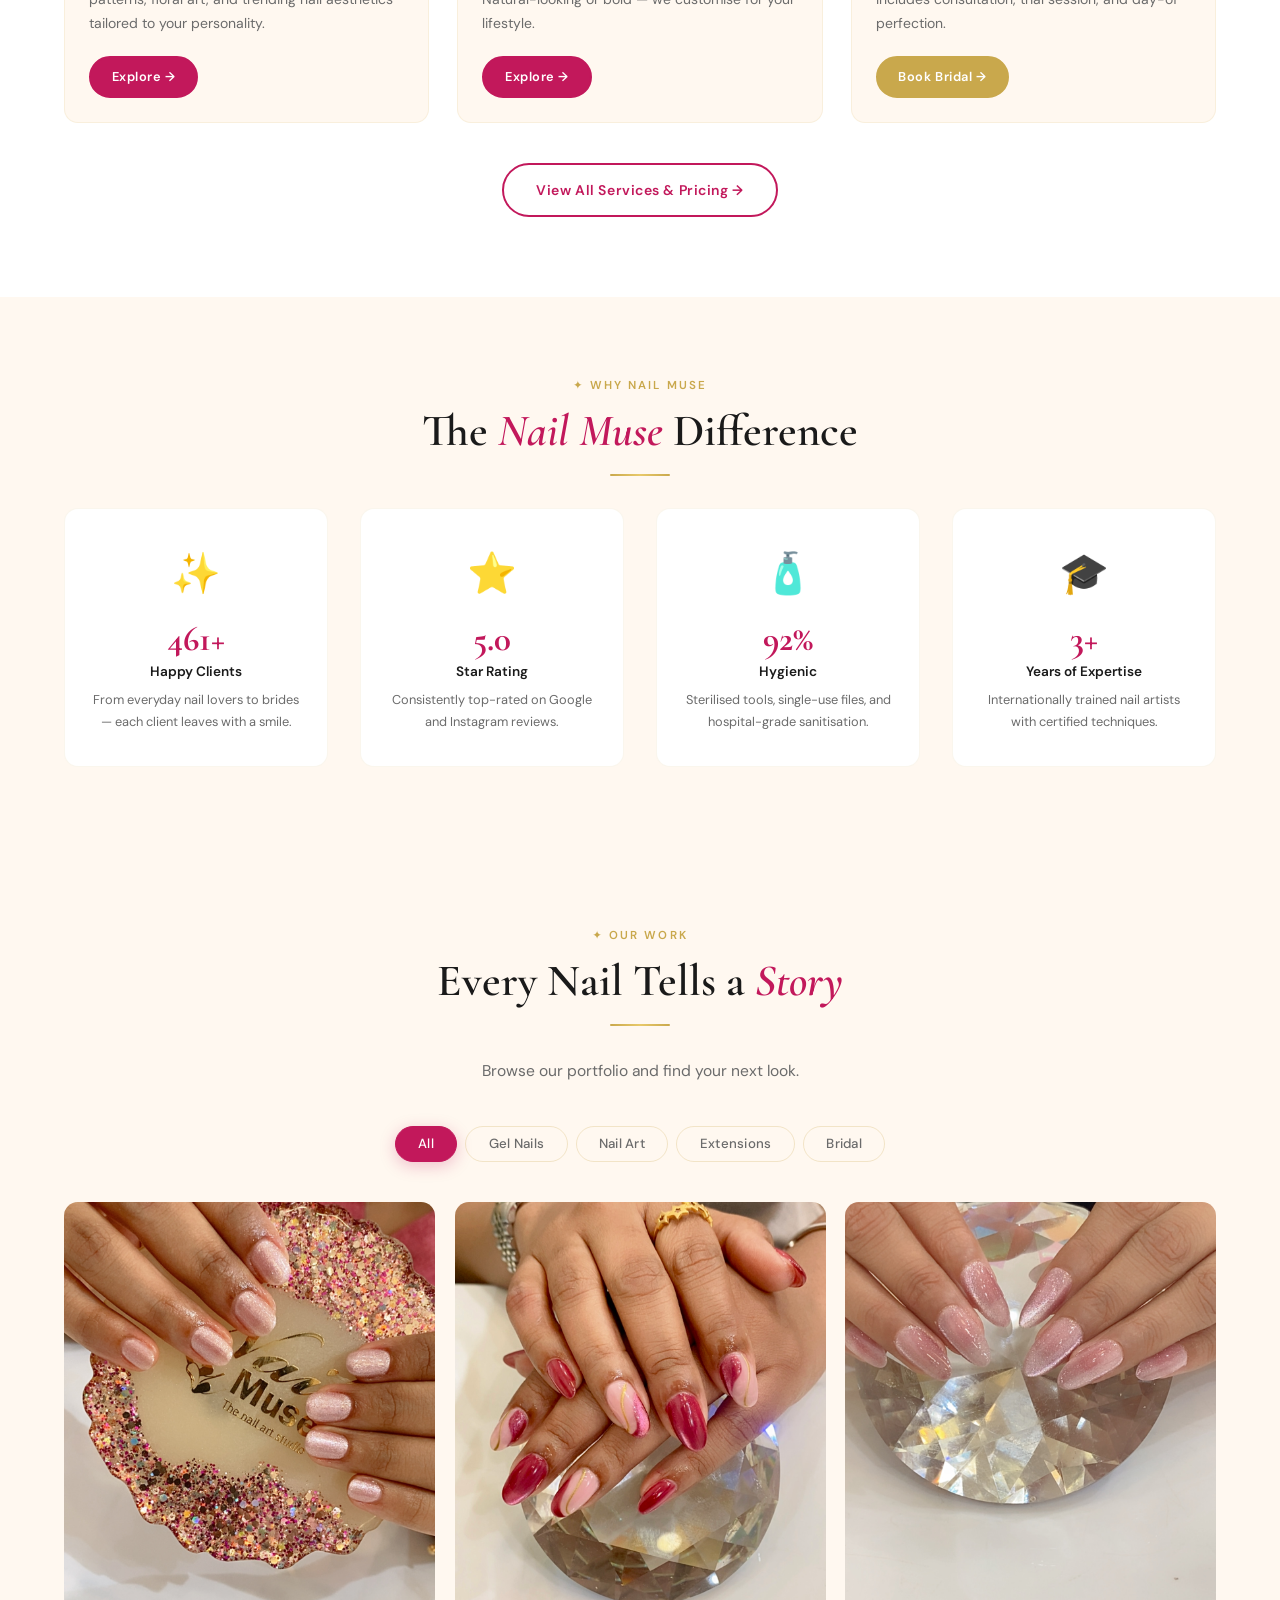
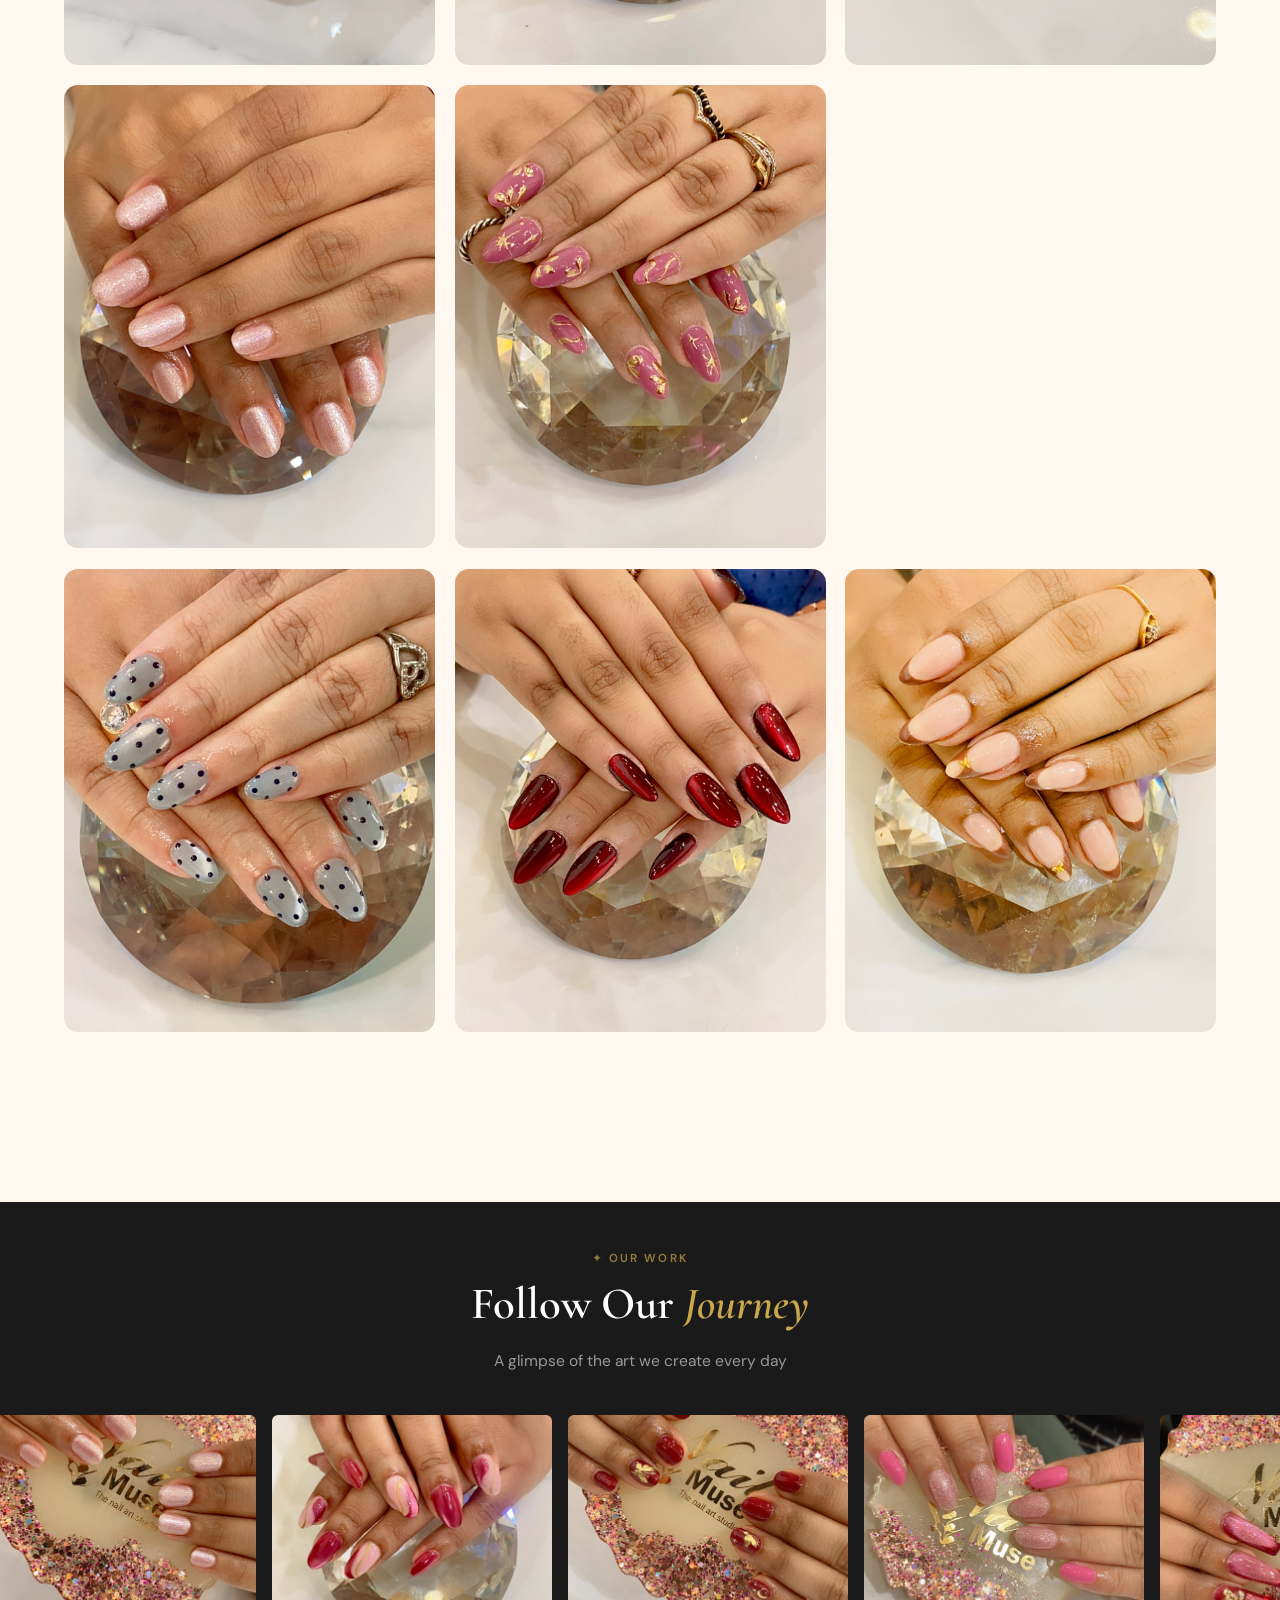
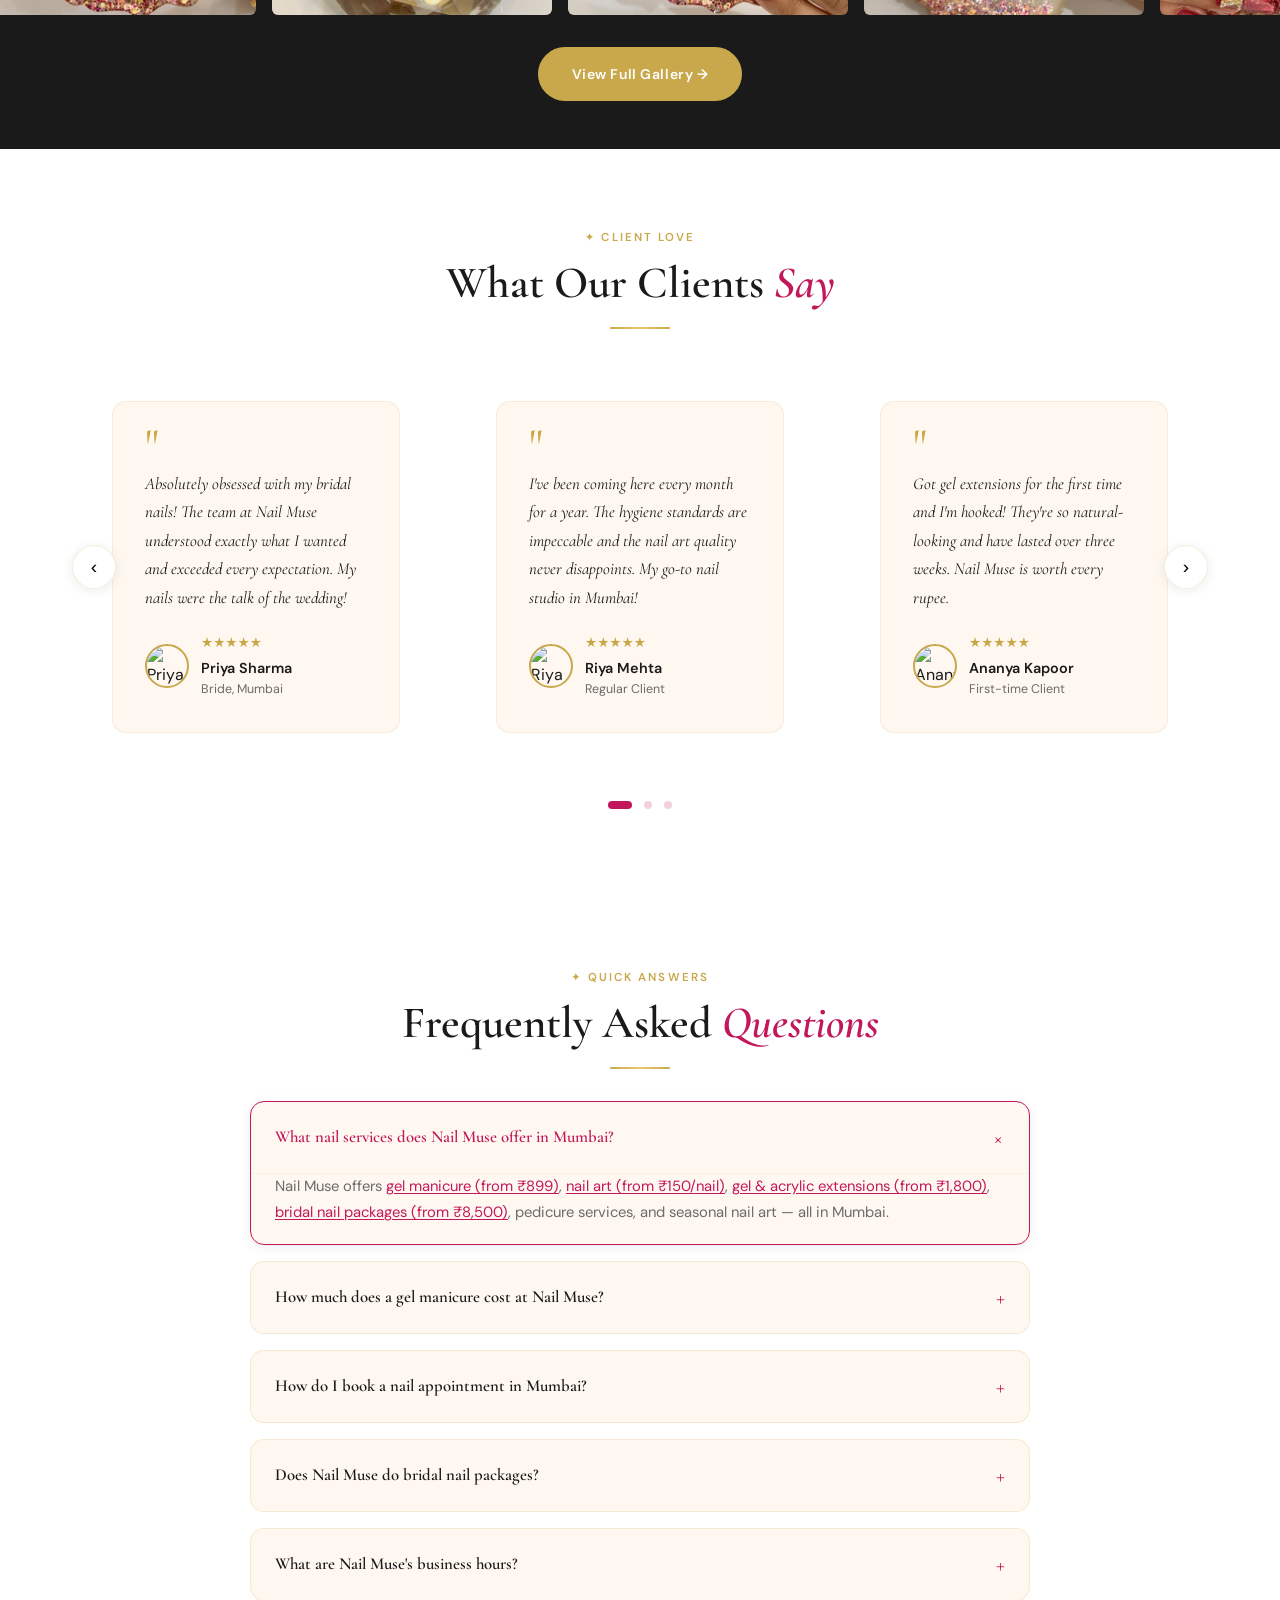
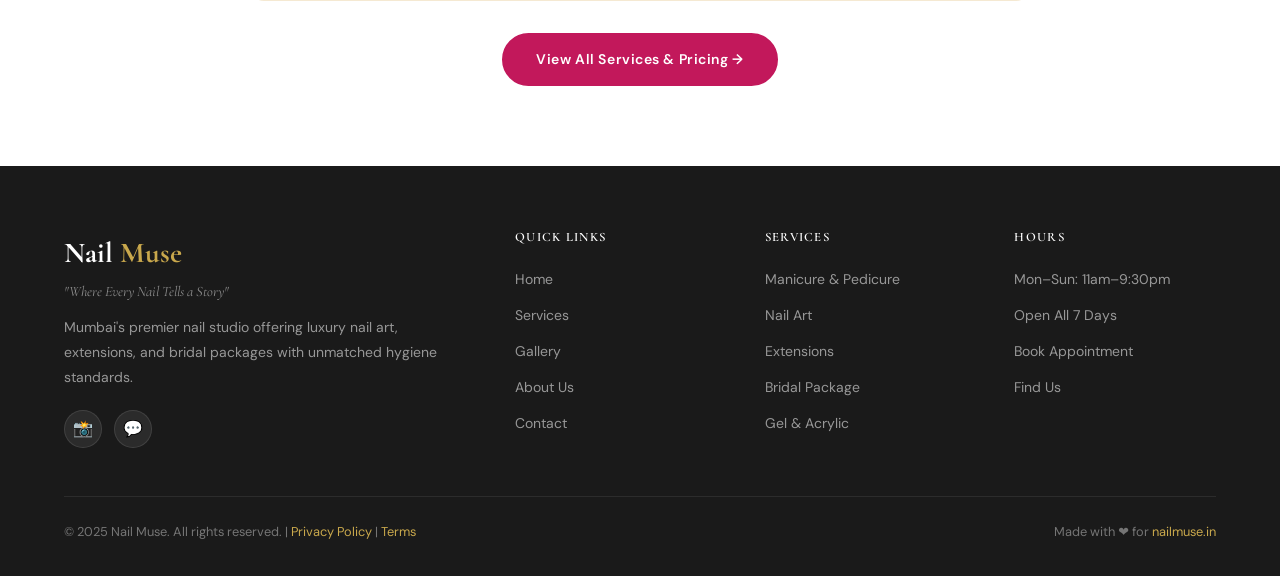
==== commit f4ae64fa: "Fix Instagram handle to @nailmuse2016 across all pages and schema" ====
--- a/index.html
+++ b/index.html
@@ -53,7 +53,7 @@
       "opens": "11:00",
       "closes": "21:30"
     }],
-    "sameAs": ["https://www.instagram.com/nailmuse.in"],
+    "sameAs": ["https://www.instagram.com/nailmuse2016"],
     "aggregateRating": {
       "@type": "AggregateRating",
       "ratingValue": "5",
@@ -74,7 +74,7 @@
     "@type": "FAQPage",
     "mainEntity": [
       {"@type":"Question","name":"What nail services does Nail Muse offer in Mumbai?","acceptedAnswer":{"@type":"Answer","text":"Nail Muse offers gel manicure (from ₹899), nail art (from ₹150/nail), gel and acrylic extensions (from ₹1,800), bridal nail packages (from ₹8,500), pedicure services, and seasonal nail art in Mumbai."}},
-      {"@type":"Question","name":"How do I book a nail appointment at Nail Muse Mumbai?","acceptedAnswer":{"@type":"Answer","text":"Book online at nailmuse.in/booking.html, WhatsApp +91 88793 36671, or DM on Instagram @nailmuse.in. We confirm within 2 hours."}},
+      {"@type":"Question","name":"How do I book a nail appointment at Nail Muse Mumbai?","acceptedAnswer":{"@type":"Answer","text":"Book online at nailmuse.in/booking.html, WhatsApp +91 88793 36671, or DM on Instagram @nailmuse2016. We confirm within 2 hours."}},
       {"@type":"Question","name":"What are Nail Muse business hours?","acceptedAnswer":{"@type":"Answer","text":"Nail Muse is open all 7 days — Monday to Sunday, 11:00 AM to 9:30 PM. No appointment needed for walk-ins."}},
       {"@type":"Question","name":"How much does a gel manicure cost at Nail Muse?","acceptedAnswer":{"@type":"Answer","text":"Gel Manicure at Nail Muse costs ₹899 and lasts 2-3 weeks. Basic Manicure ₹499. Luxury Manicure ₹1,299."}},
       {"@type":"Question","name":"Does Nail Muse do bridal nail packages?","acceptedAnswer":{"@type":"Answer","text":"Yes! Bridal Full Package from ₹8,500 — includes consultation, trial, extensions, custom nail art, bridal mani-pedi. Book early, limited slots."}}
@@ -649,7 +649,7 @@
         <div class="footer-tagline-text">"Where Every Nail Tells a Story"</div>
         <p>Mumbai's premier nail studio offering luxury nail art, extensions, and bridal packages with unmatched hygiene standards.</p>
         <div class="social-links">
-          <a href="https://instagram.com/nailmuse.in" class="social-link" aria-label="Instagram" target="_blank" rel="noopener">📸</a>
+          <a href="https://instagram.com/nailmuse2016" class="social-link" aria-label="Instagram" target="_blank" rel="noopener">📸</a>
           <a href="https://wa.me/918879336671" class="social-link" aria-label="WhatsApp" target="_blank" rel="noopener">💬</a>
         </div>
       </div>
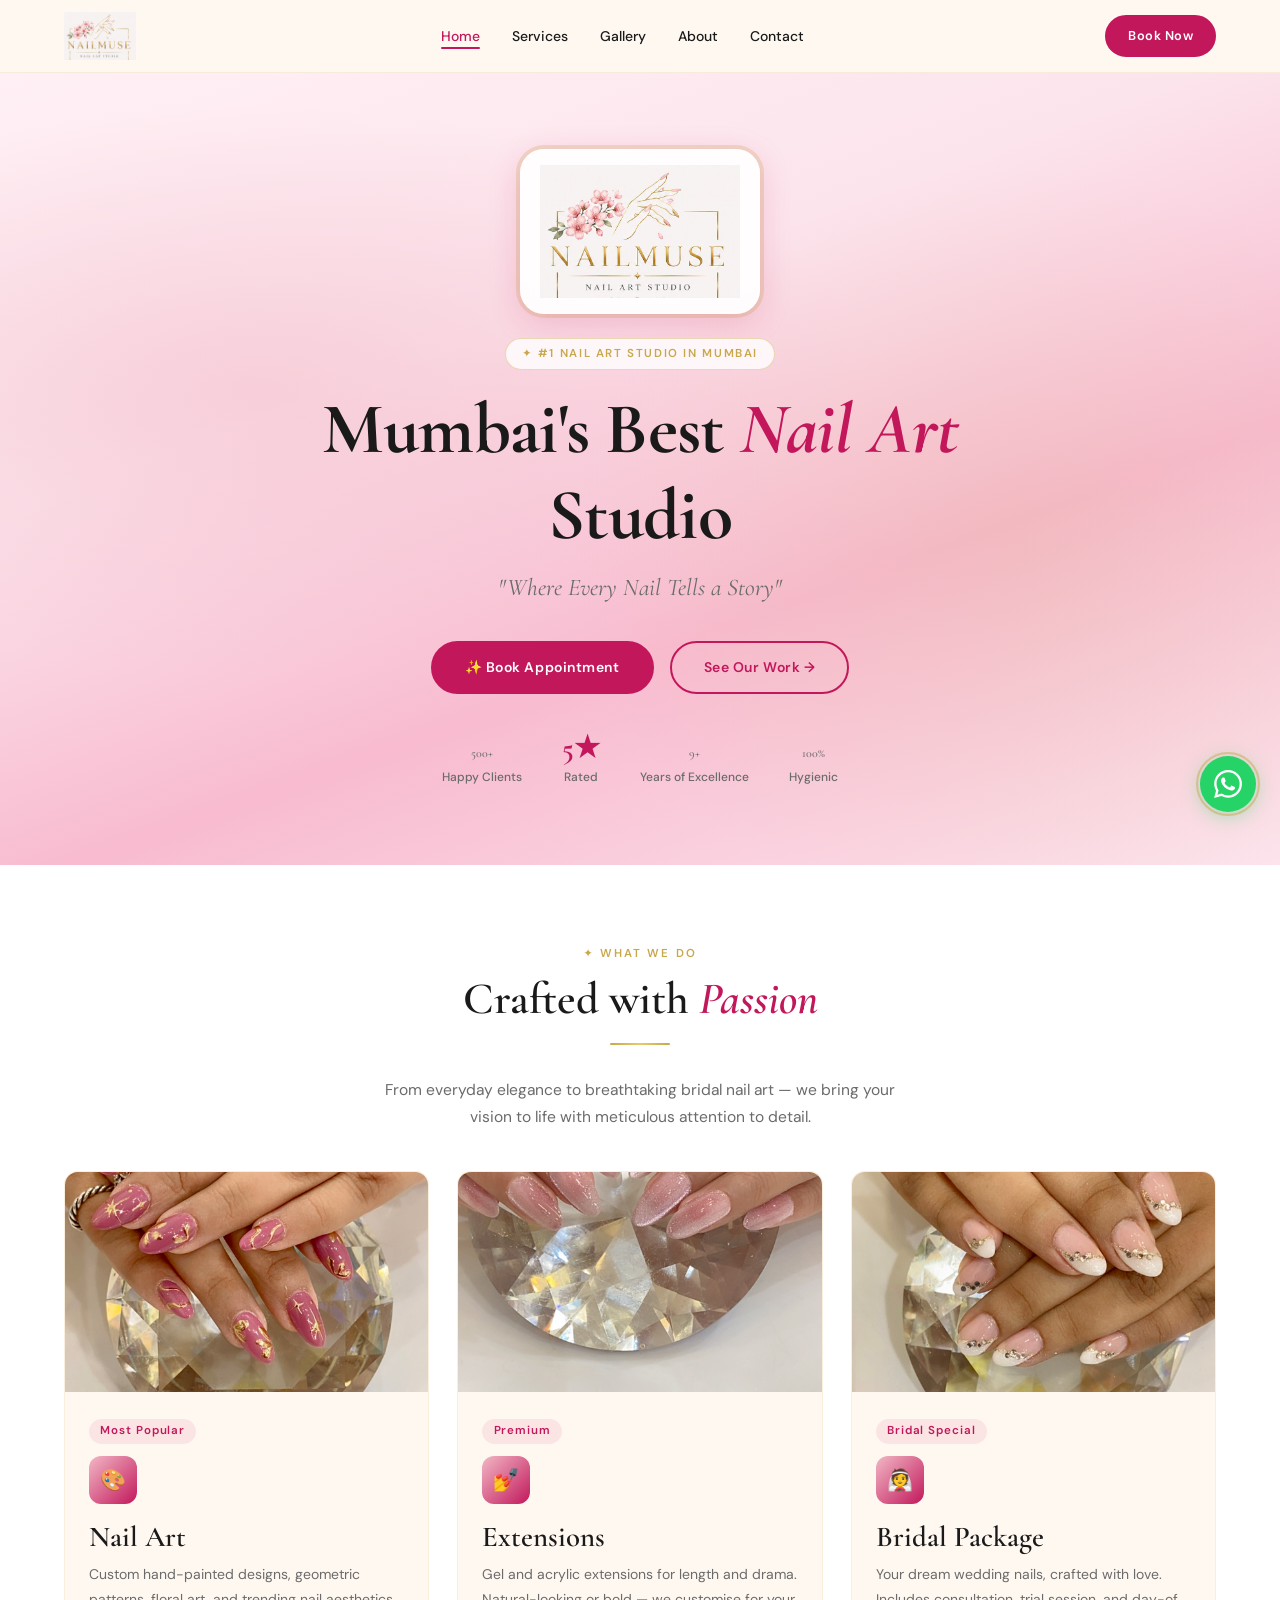
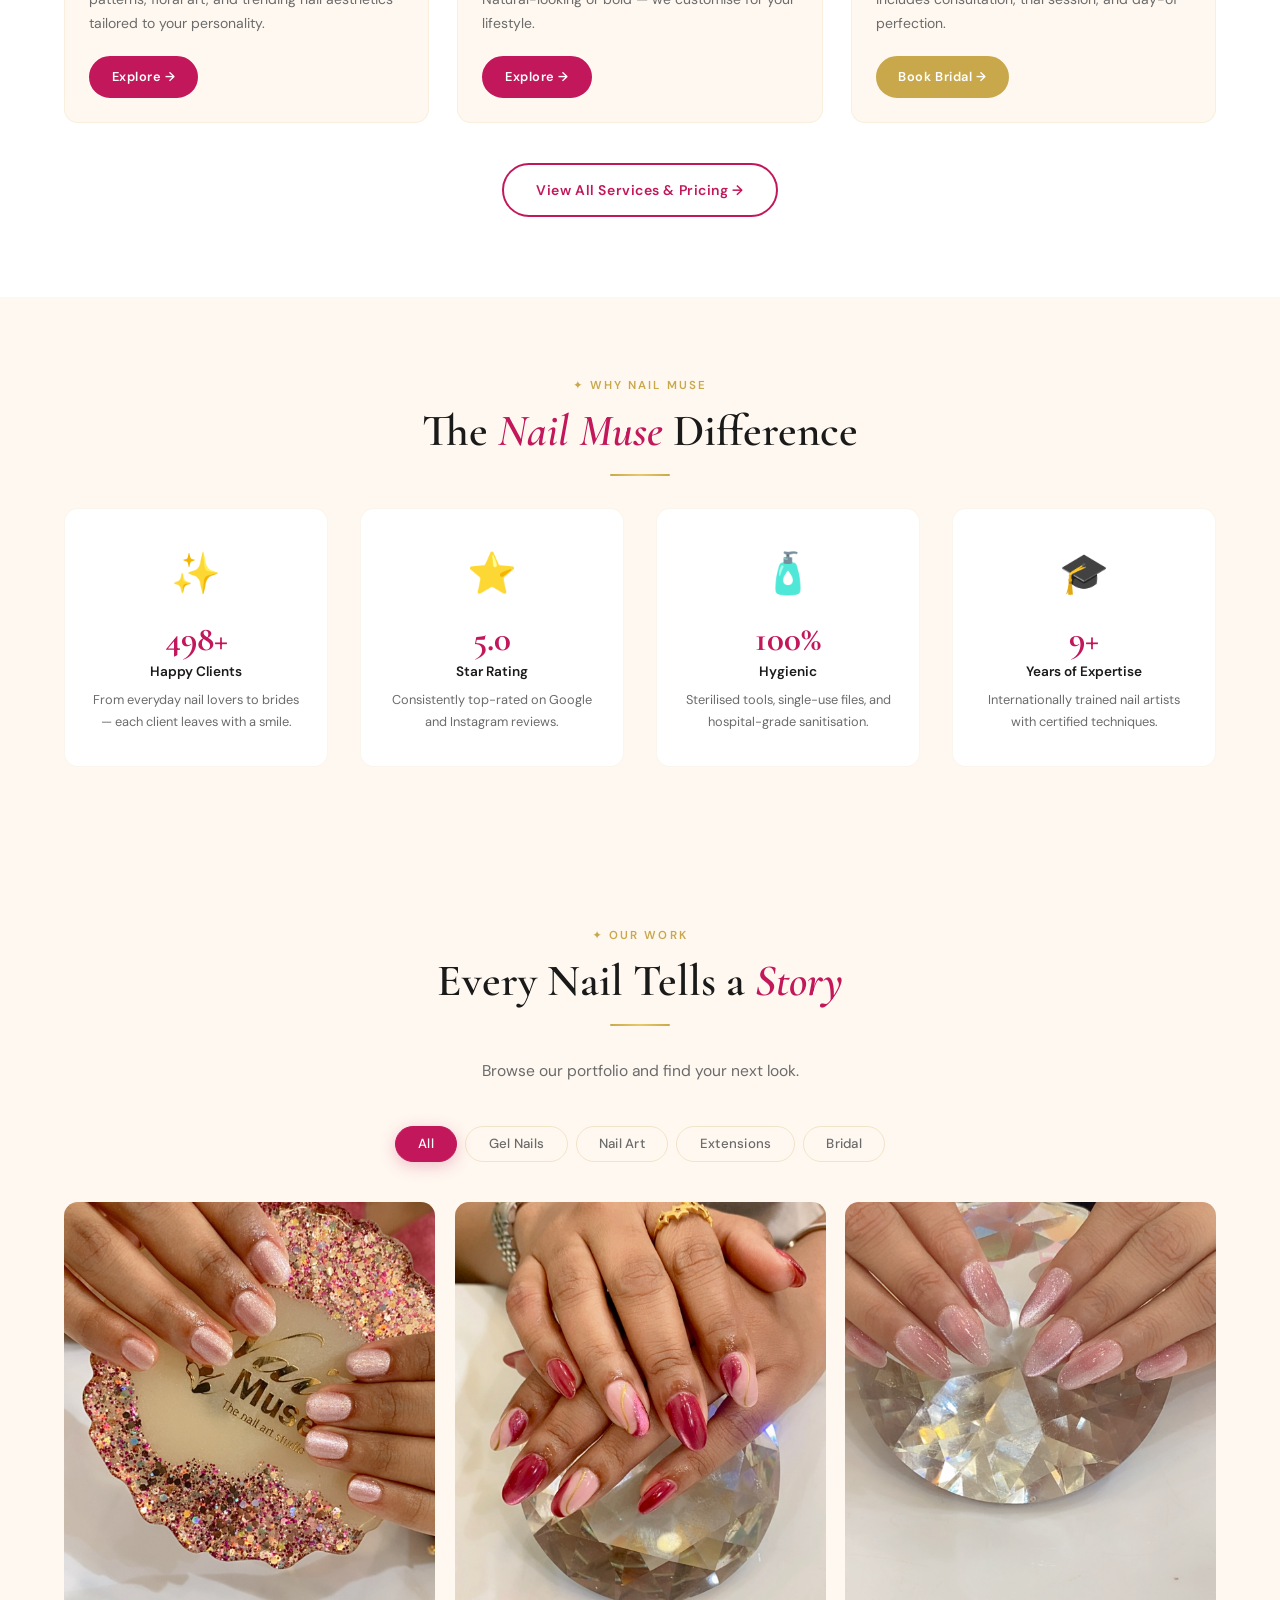
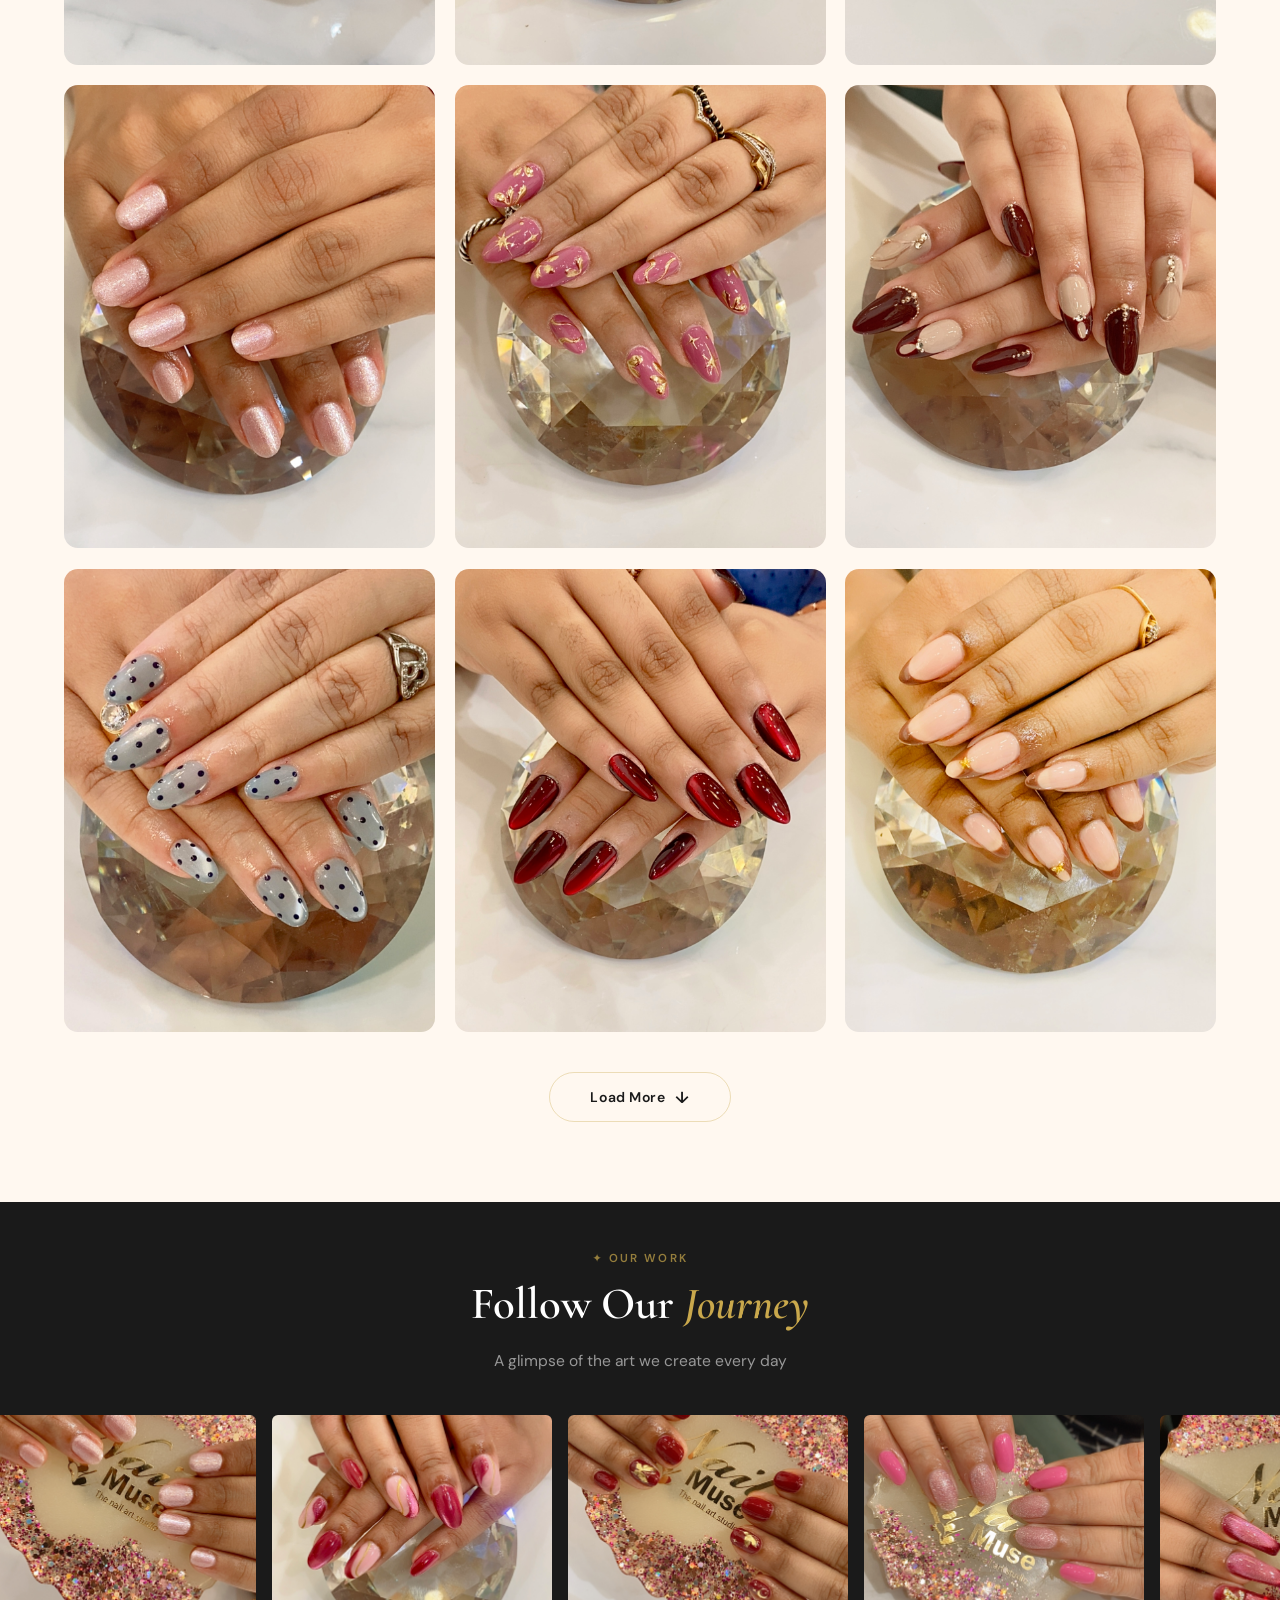
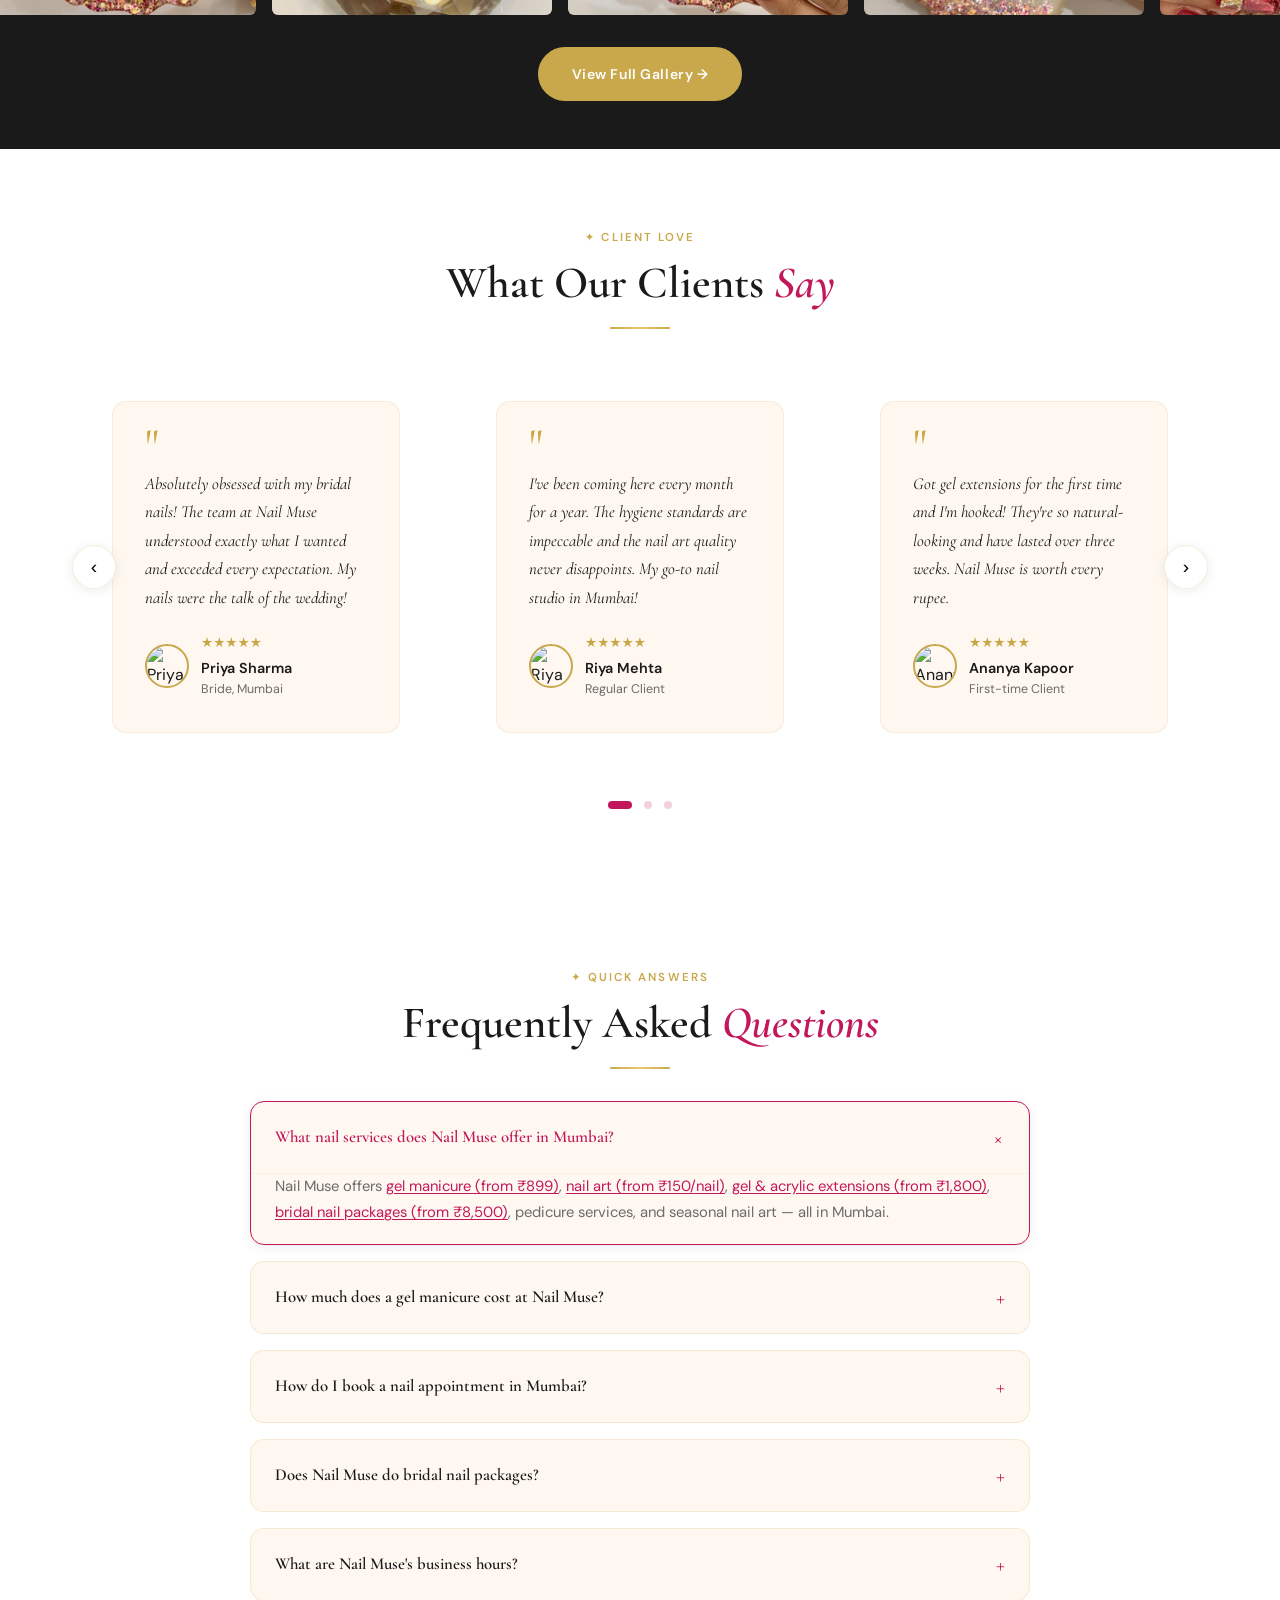
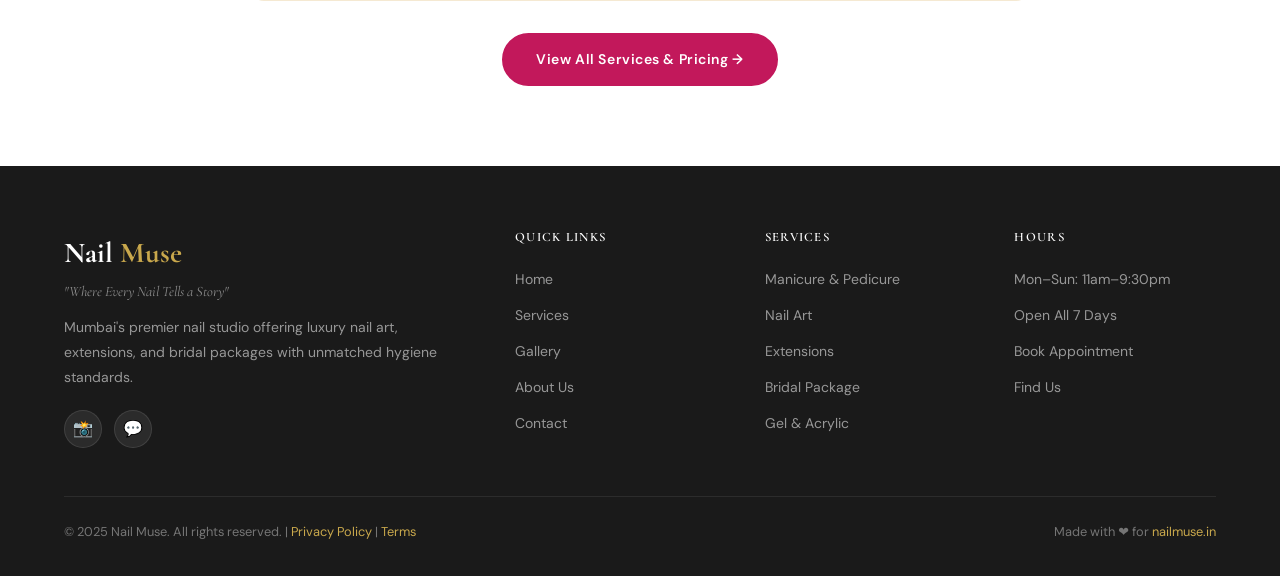
==== commit c99fc681: "Update founding year to 2016, experience to 9+ years across all pages" ====
--- a/index.html
+++ b/index.html
@@ -142,7 +142,7 @@
         <span>Rated</span>
       </div>
       <div class="hero-stat">
-        <strong><span data-count="3" data-suffix="+">3+</span></strong>
+        <strong><span data-count="9" data-suffix="+">9+</span></strong>
         <span>Years of Excellence</span>
       </div>
       <div class="hero-stat">
@@ -235,7 +235,7 @@
       </div>
       <div class="why-item fade-up">
         <span class="why-icon">🎓</span>
-        <span class="why-stat" data-count="3" data-suffix="+">3+</span>
+        <span class="why-stat" data-count="9" data-suffix="+">9+</span>
         <span class="why-label">Years of Expertise</span>
         <p class="why-sub">Internationally trained nail artists with certified techniques.</p>
       </div>
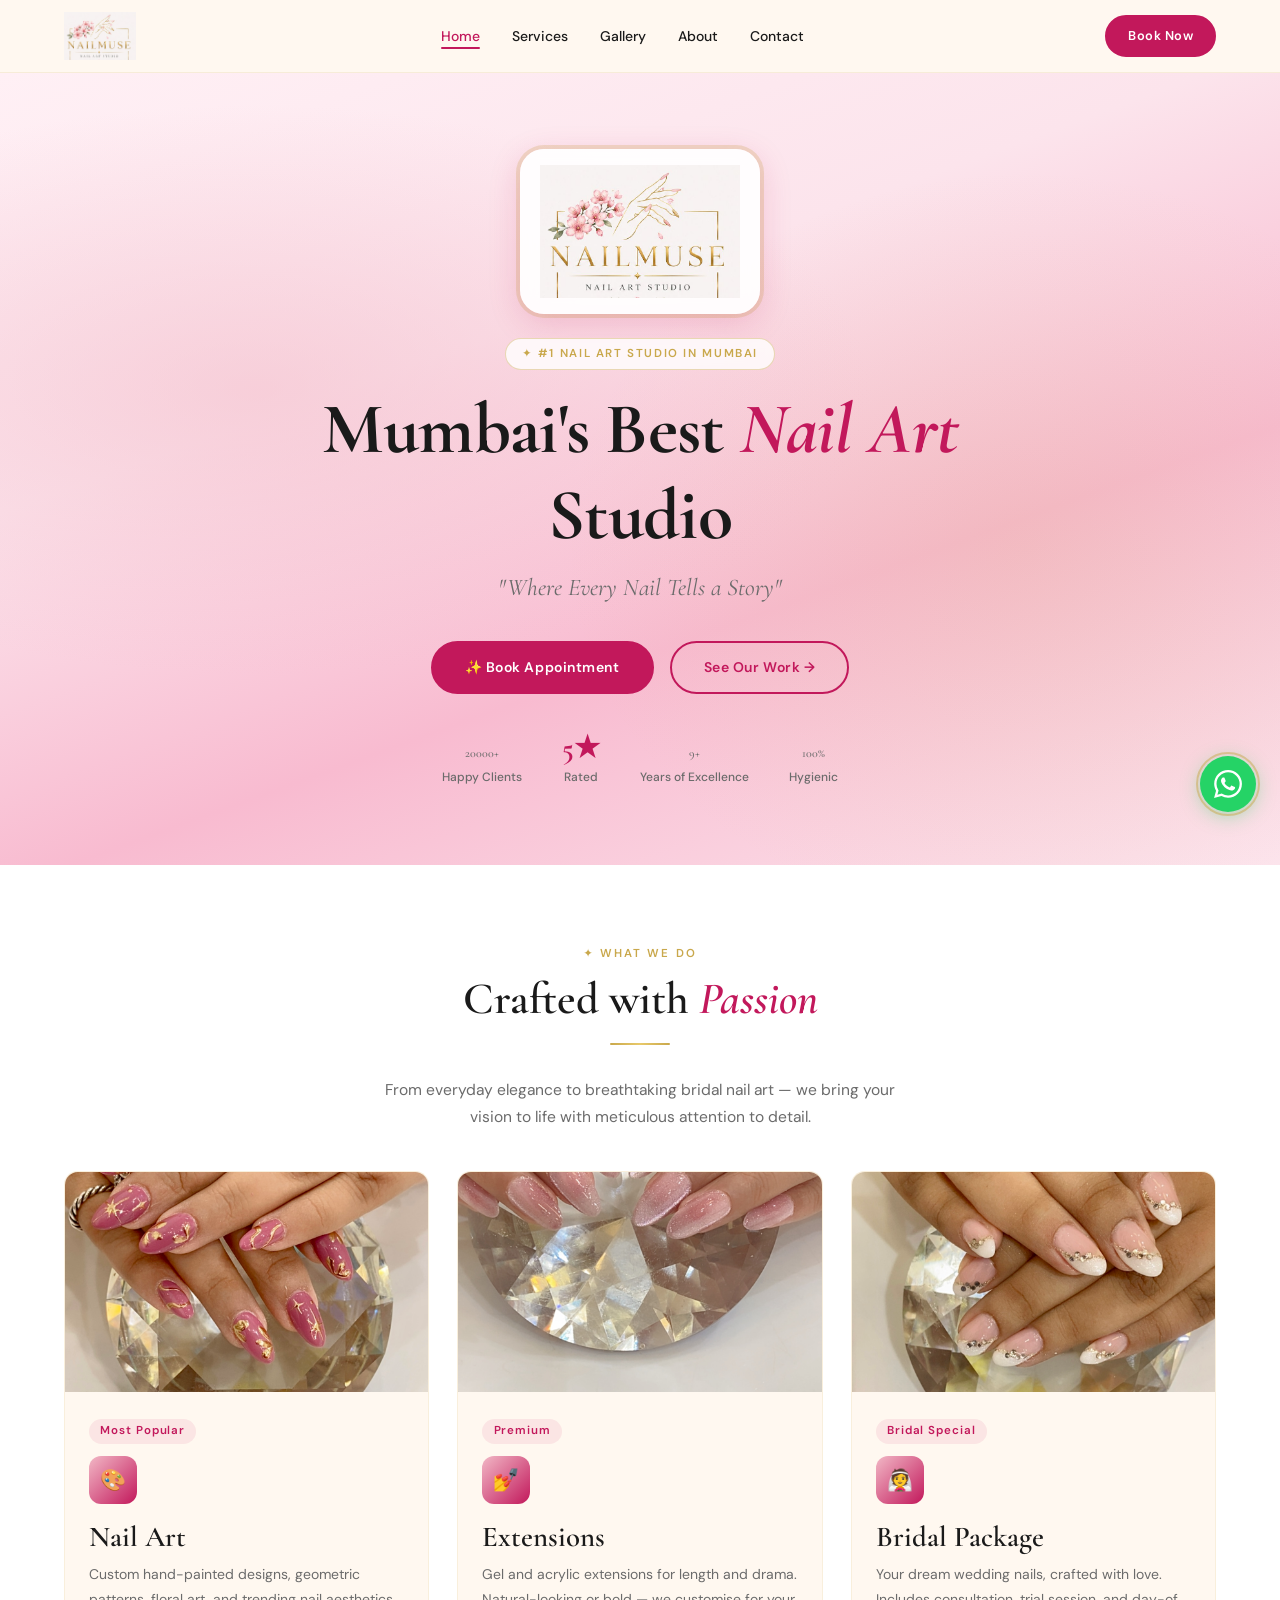
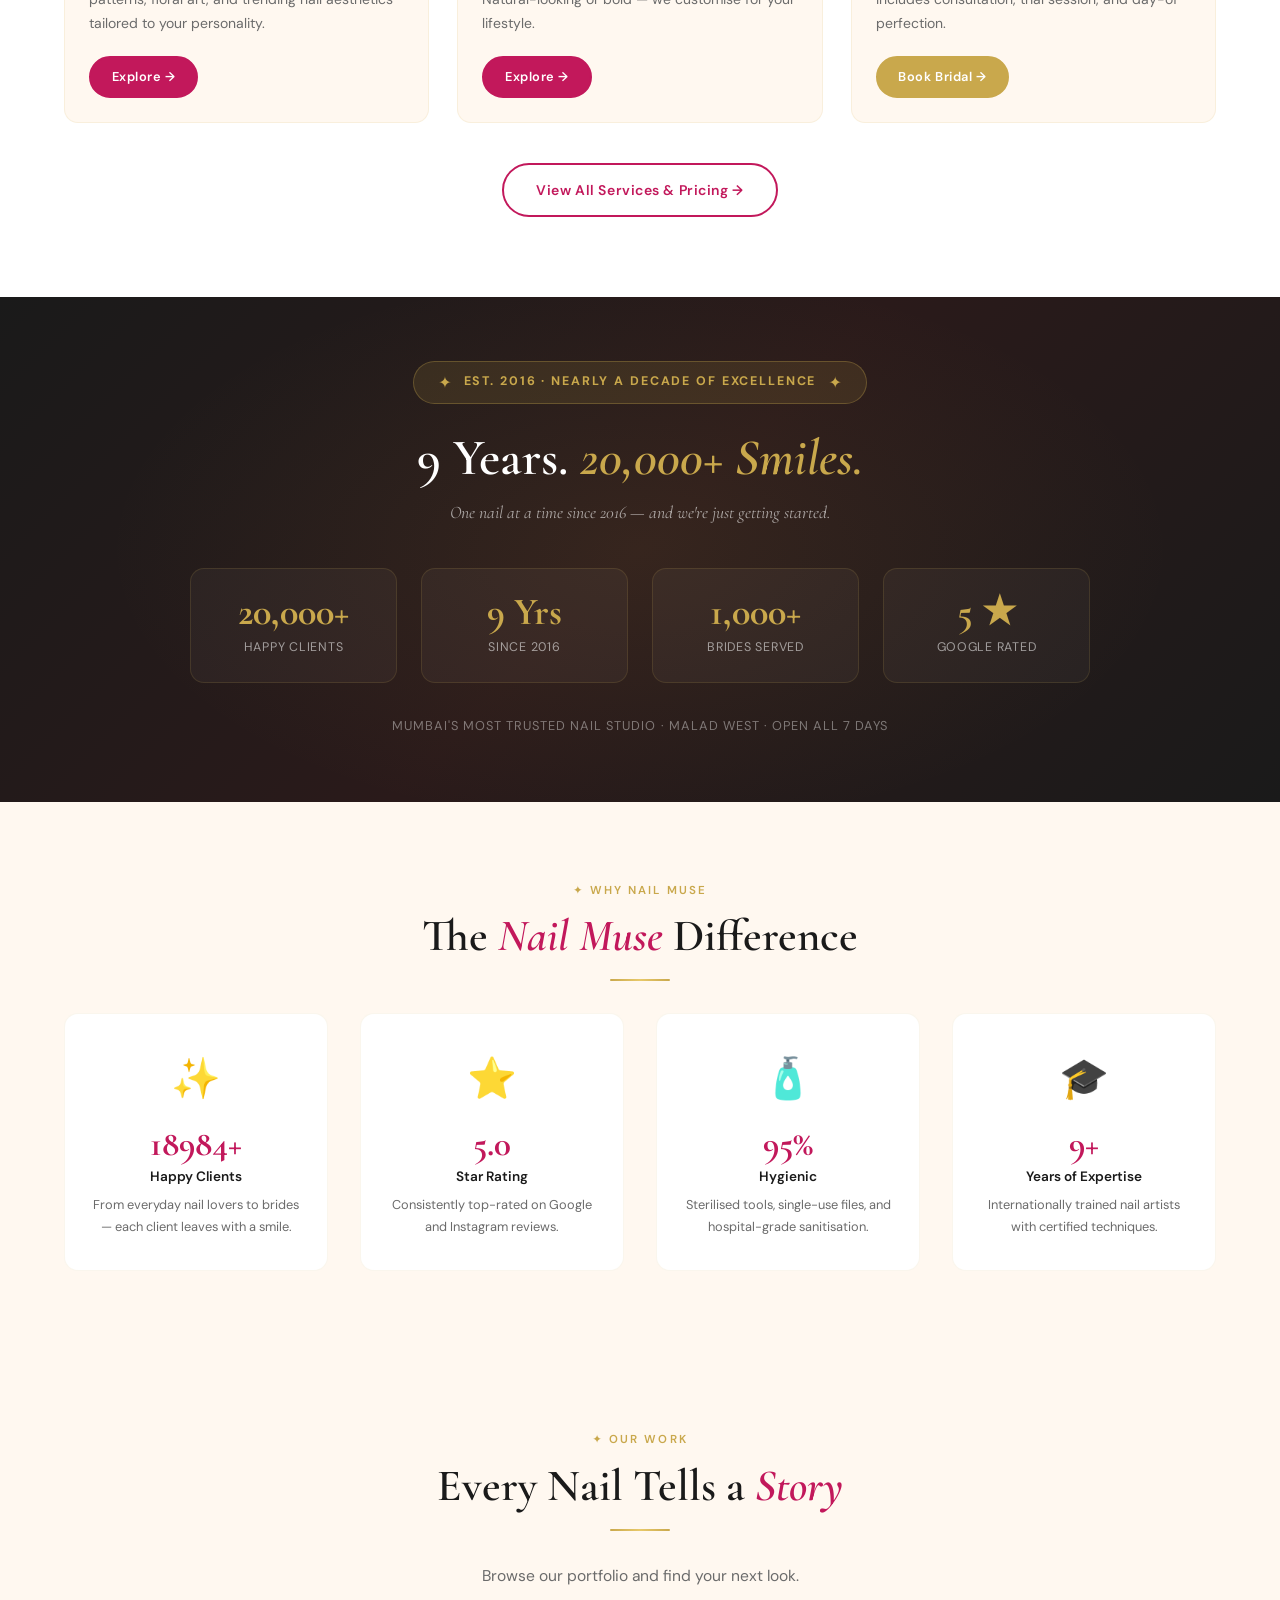
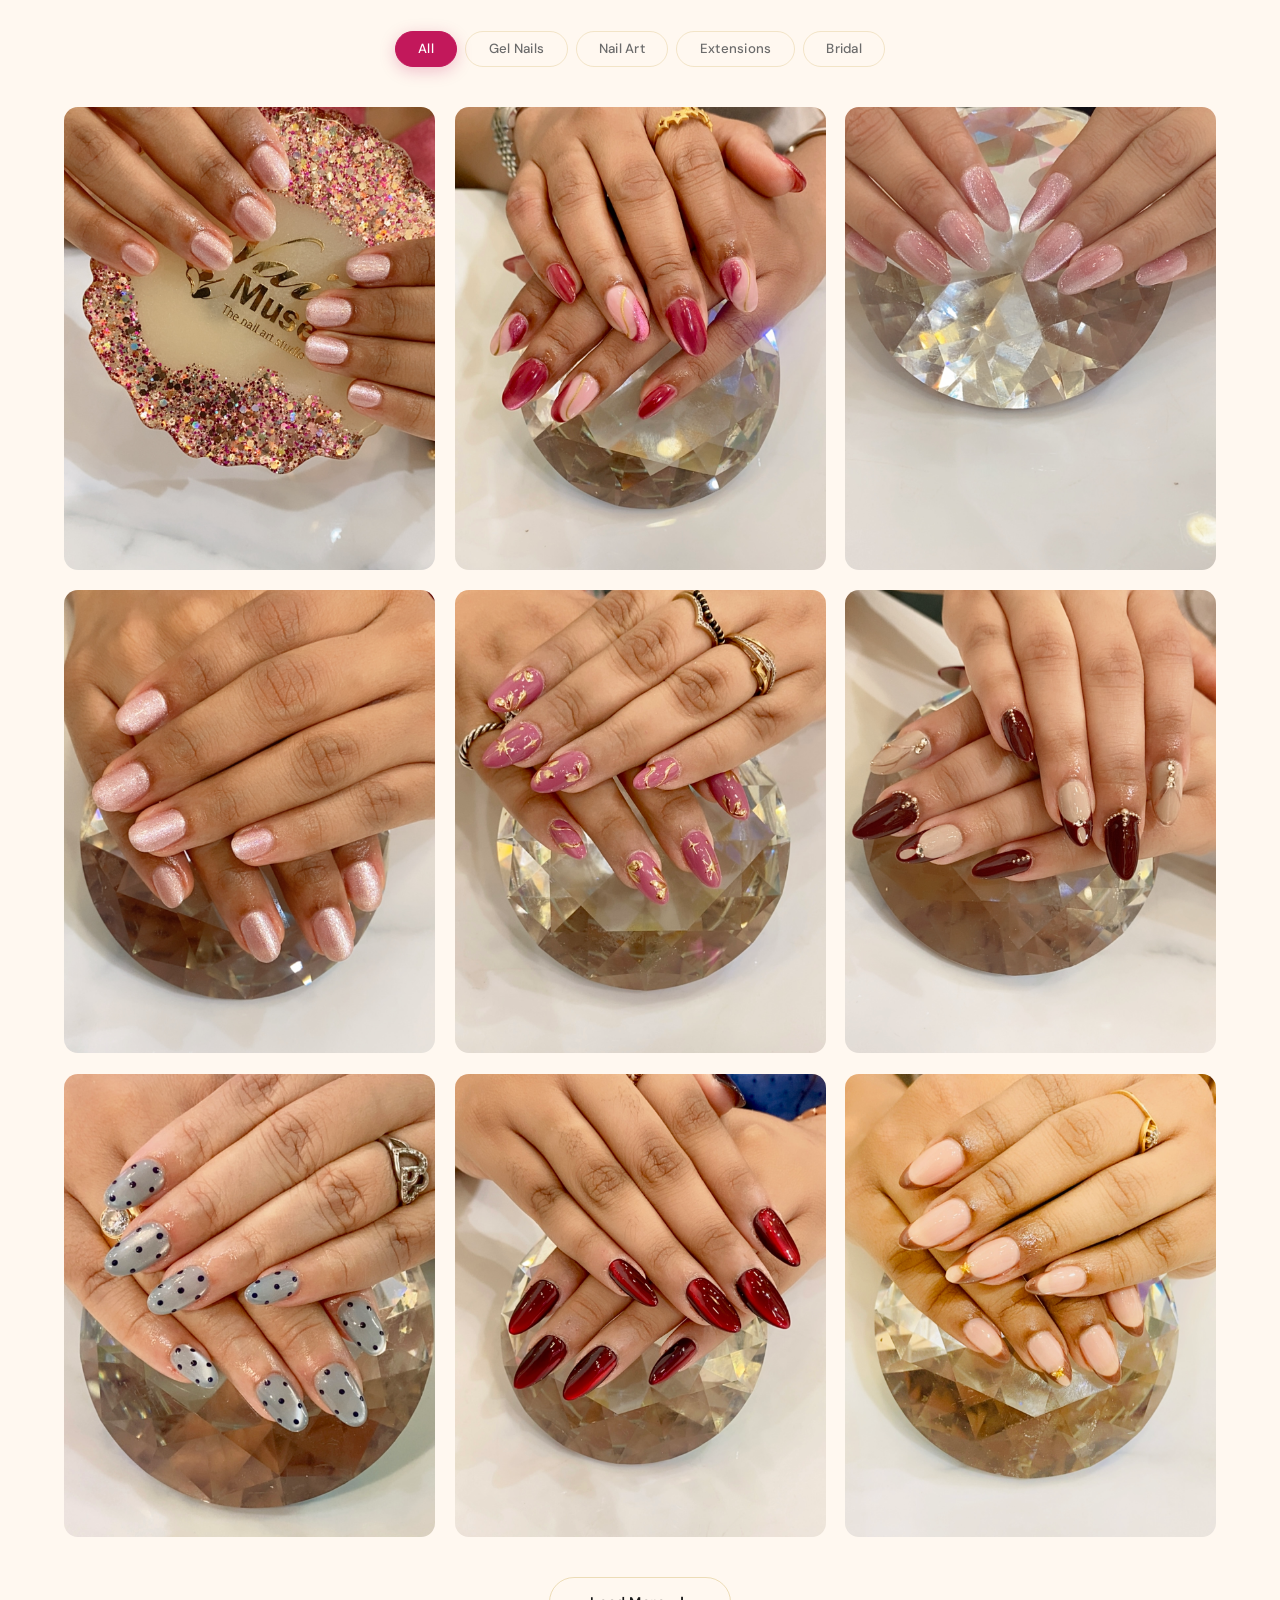
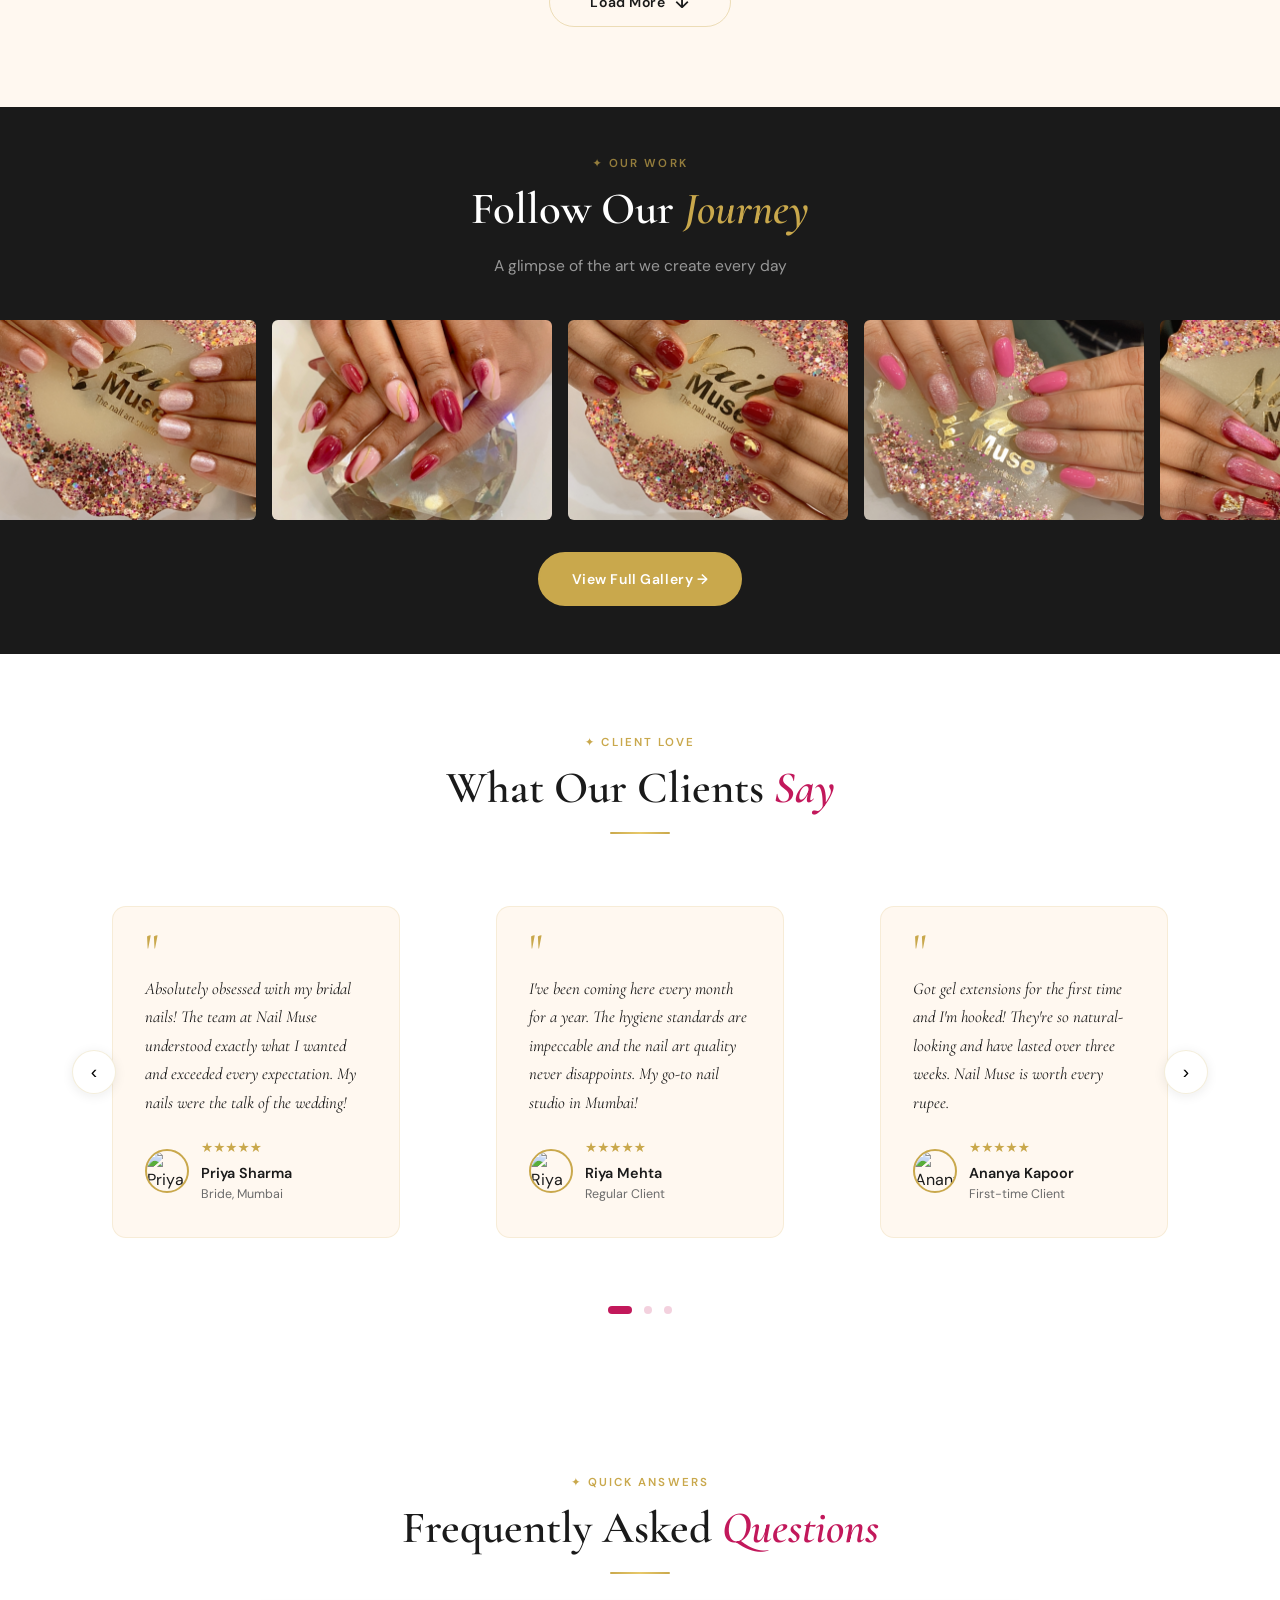
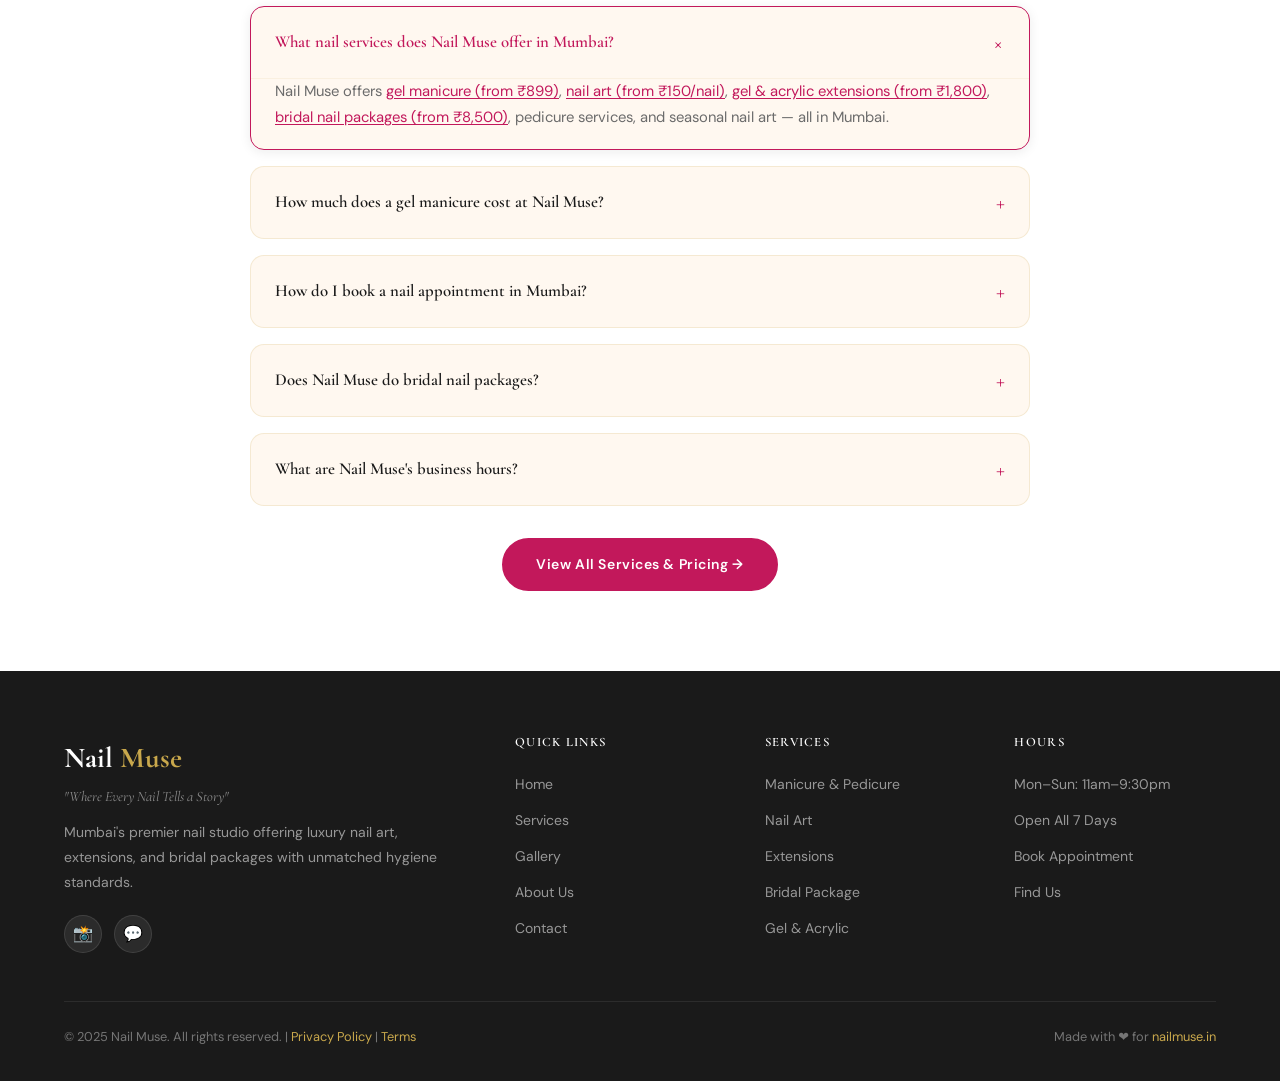
==== commit 7a87021b: "Highlight 9 years since 2016, 20,000+ clients — decade milestone banner, rewritten story, updated al" ====
--- a/index.html
+++ b/index.html
@@ -4,14 +4,14 @@
   <meta charset="UTF-8" />
   <meta name="viewport" content="width=device-width, initial-scale=1.0" />
   <title>Nail Muse | Best Nail Art Studio in Mumbai — Gel Nails, Extensions & Bridal</title>
-  <meta name="description" content="Book Mumbai's top-rated nail art studio. Gel nails, extensions, bridal nail art & more. 500+ happy clients. 5-star rated. Book online instantly at Rs.499+." />
+  <meta name="description" content="Book Mumbai's top-rated nail art studio. Gel nails, extensions, bridal nail art & more. 20,000+ happy clients. 5-star rated. Book online instantly at Rs.499+." />
   <meta name="keywords" content="nail salon Mumbai, nail art studio Mumbai, gel nails Mumbai, nail extensions Mumbai, bridal nails Mumbai, best nail salon Mumbai, manicure pedicure Mumbai" />
   <link rel="icon" type="image/png" href="assets/logo/logo.png" />
   <link rel="stylesheet" href="assets/css/style.css" />
 
   <link rel="canonical" href="https://nailmuse.in" />
   <meta property="og:title" content="Nail Muse | Best Nail Art Studio in Mumbai — Gel Nails, Extensions & Bridal" />
-  <meta property="og:description" content="Book Mumbai's top-rated nail art studio. Gel nails, extensions, bridal nail art & more. 500+ happy clients. 5-star rated. Book online instantly at Rs.499+." />
+  <meta property="og:description" content="Book Mumbai's top-rated nail art studio. Gel nails, extensions, bridal nail art & more. 20,000+ happy clients. 5-star rated. Book online instantly at Rs.499+." />
   <meta property="og:type" content="website" />
   <meta property="og:url" content="https://nailmuse.in" />
   <meta property="og:image" content="https://nailmuse.in/assets/logo/logo.png" />
@@ -19,7 +19,7 @@
   <meta property="og:locale" content="en_IN" />
   <meta name="twitter:card" content="summary_large_image" />
   <meta name="twitter:title" content="Nail Muse | Best Nail Art Studio in Mumbai — Gel Nails, Extensions & Bridal" />
-  <meta name="twitter:description" content="Book Mumbai's top-rated nail art studio. Gel nails, extensions, bridal nail art & more. 500+ happy clients. 5-star rated. Book online instantly at Rs.499+." />
+  <meta name="twitter:description" content="Book Mumbai's top-rated nail art studio. Gel nails, extensions, bridal nail art & more. 20,000+ happy clients. 5-star rated. Book online instantly at Rs.499+." />
   <meta name="twitter:image" content="https://nailmuse.in/assets/logo/logo.png" />
   <meta name="geo.region" content="IN-MH" />
   <meta name="geo.placename" content="Mumbai, Maharashtra" />
@@ -29,7 +29,7 @@
     "@type": ["NailSalon", "LocalBusiness"],
     "name": "Nail Muse",
     "alternateName": "Nail Muse Nail Art Studio",
-    "description": "Mumbai's premier nail art studio specialising in gel nails, extensions, nail art and bridal packages. 500+ happy clients, 5-star rated.",
+    "description": "Mumbai's premier nail art studio specialising in gel nails, extensions, nail art and bridal packages. 20,000+ happy clients, 5-star rated.",
     "url": "https://nailmuse.in",
     "logo": "https://nailmuse.in/assets/logo/logo.png",
     "image": "https://nailmuse.in/assets/logo/logo.png",
@@ -57,7 +57,7 @@
     "aggregateRating": {
       "@type": "AggregateRating",
       "ratingValue": "5",
-      "reviewCount": "50",
+      "reviewCount": "500",
       "bestRating": "5"
     },
     "makesOffer": [
@@ -134,7 +134,7 @@
     </div>
     <div class="hero-stats">
       <div class="hero-stat">
-        <strong><span data-count="500" data-suffix="+">500+</span></strong>
+        <strong><span data-count="20000" data-suffix="+">20,000+</span></strong>
         <span>Happy Clients</span>
       </div>
       <div class="hero-stat">
@@ -206,6 +206,43 @@
   </div>
 </section>
 
+<!-- ✦ Decade Milestone Banner ✦ -->
+<section style="background:linear-gradient(135deg,var(--charcoal) 0%,#2a1a1a 50%,var(--charcoal) 100%);padding:4rem 0;overflow:hidden;position:relative">
+  <div style="position:absolute;inset:0;background:radial-gradient(ellipse 60% 80% at 50% 50%,rgba(201,168,76,.08) 0%,transparent 70%)"></div>
+  <div class="container" style="position:relative;z-index:2">
+    <div class="text-center fade-up">
+      <div style="display:inline-flex;align-items:center;gap:.75rem;background:rgba(201,168,76,.12);border:1px solid rgba(201,168,76,.3);border-radius:50px;padding:.5rem 1.5rem;margin-bottom:1.5rem">
+        <span style="color:var(--gold)">✦</span>
+        <span style="color:var(--gold);font-size:.78rem;font-weight:700;letter-spacing:.15em;text-transform:uppercase">Est. 2016 · Nearly a Decade of Excellence</span>
+        <span style="color:var(--gold)">✦</span>
+      </div>
+      <h2 style="color:var(--white);font-size:clamp(2rem,4vw,3.2rem);margin-bottom:.5rem">9 Years. <em style="color:var(--gold)">20,000+ Smiles.</em></h2>
+      <p style="color:rgba(255,255,255,.6);font-family:var(--font-heading);font-style:italic;font-size:1.1rem;margin-bottom:2.5rem">One nail at a time since 2016 — and we're just getting started.</p>
+    </div>
+    <div style="display:grid;grid-template-columns:repeat(4,1fr);gap:1.5rem;max-width:900px;margin:0 auto" class="fade-up">
+      <div style="text-align:center;padding:1.5rem 1rem;border-radius:var(--radius-md);background:rgba(255,255,255,.04);border:1px solid rgba(201,168,76,.15)">
+        <div style="font-family:var(--font-heading);font-size:2.4rem;font-weight:700;color:var(--gold);line-height:1">20,000+</div>
+        <div style="color:rgba(255,255,255,.55);font-size:.78rem;margin-top:.4rem;letter-spacing:.06em;text-transform:uppercase">Happy Clients</div>
+      </div>
+      <div style="text-align:center;padding:1.5rem 1rem;border-radius:var(--radius-md);background:rgba(255,255,255,.04);border:1px solid rgba(201,168,76,.15)">
+        <div style="font-family:var(--font-heading);font-size:2.4rem;font-weight:700;color:var(--gold);line-height:1">9 Yrs</div>
+        <div style="color:rgba(255,255,255,.55);font-size:.78rem;margin-top:.4rem;letter-spacing:.06em;text-transform:uppercase">Since 2016</div>
+      </div>
+      <div style="text-align:center;padding:1.5rem 1rem;border-radius:var(--radius-md);background:rgba(255,255,255,.04);border:1px solid rgba(201,168,76,.15)">
+        <div style="font-family:var(--font-heading);font-size:2.4rem;font-weight:700;color:var(--gold);line-height:1">1,000+</div>
+        <div style="color:rgba(255,255,255,.55);font-size:.78rem;margin-top:.4rem;letter-spacing:.06em;text-transform:uppercase">Brides Served</div>
+      </div>
+      <div style="text-align:center;padding:1.5rem 1rem;border-radius:var(--radius-md);background:rgba(255,255,255,.04);border:1px solid rgba(201,168,76,.15)">
+        <div style="font-family:var(--font-heading);font-size:2.4rem;font-weight:700;color:var(--gold);line-height:1">5 ★</div>
+        <div style="color:rgba(255,255,255,.55);font-size:.78rem;margin-top:.4rem;letter-spacing:.06em;text-transform:uppercase">Google Rated</div>
+      </div>
+    </div>
+    <div class="text-center" style="margin-top:2rem">
+      <p style="color:rgba(255,255,255,.4);font-size:.8rem;letter-spacing:.08em;text-transform:uppercase">Mumbai's Most Trusted Nail Studio · Malad West · Open All 7 Days</p>
+    </div>
+  </div>
+</section>
+
 <!-- Why Choose Us -->
 <section class="why-us section" id="why-us">
   <div class="container">
@@ -217,7 +254,7 @@
     <div class="why-grid">
       <div class="why-item fade-up">
         <span class="why-icon">✨</span>
-        <span class="why-stat" data-count="500" data-suffix="+">500+</span>
+        <span class="why-stat" data-count="20000" data-suffix="+">20,000+</span>
         <span class="why-label">Happy Clients</span>
         <p class="why-sub">From everyday nail lovers to brides — each client leaves with a smile.</p>
       </div>
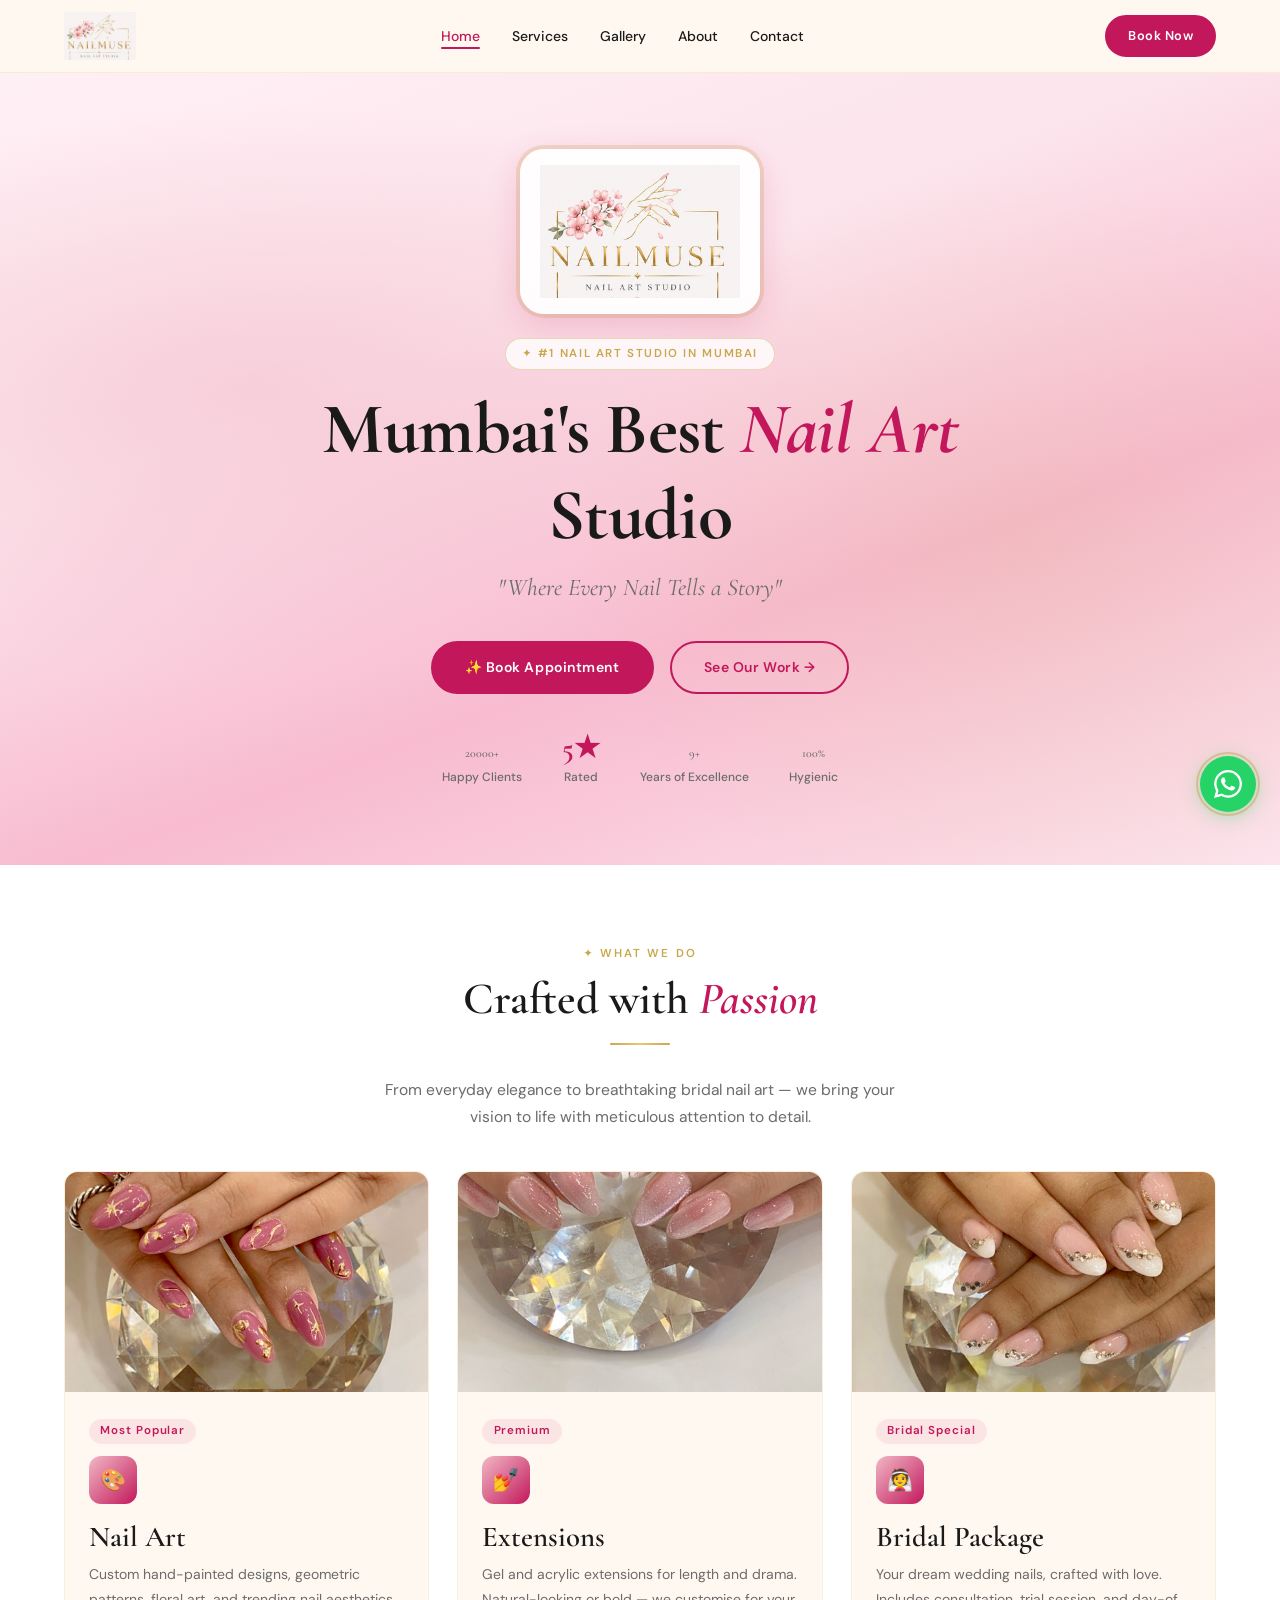
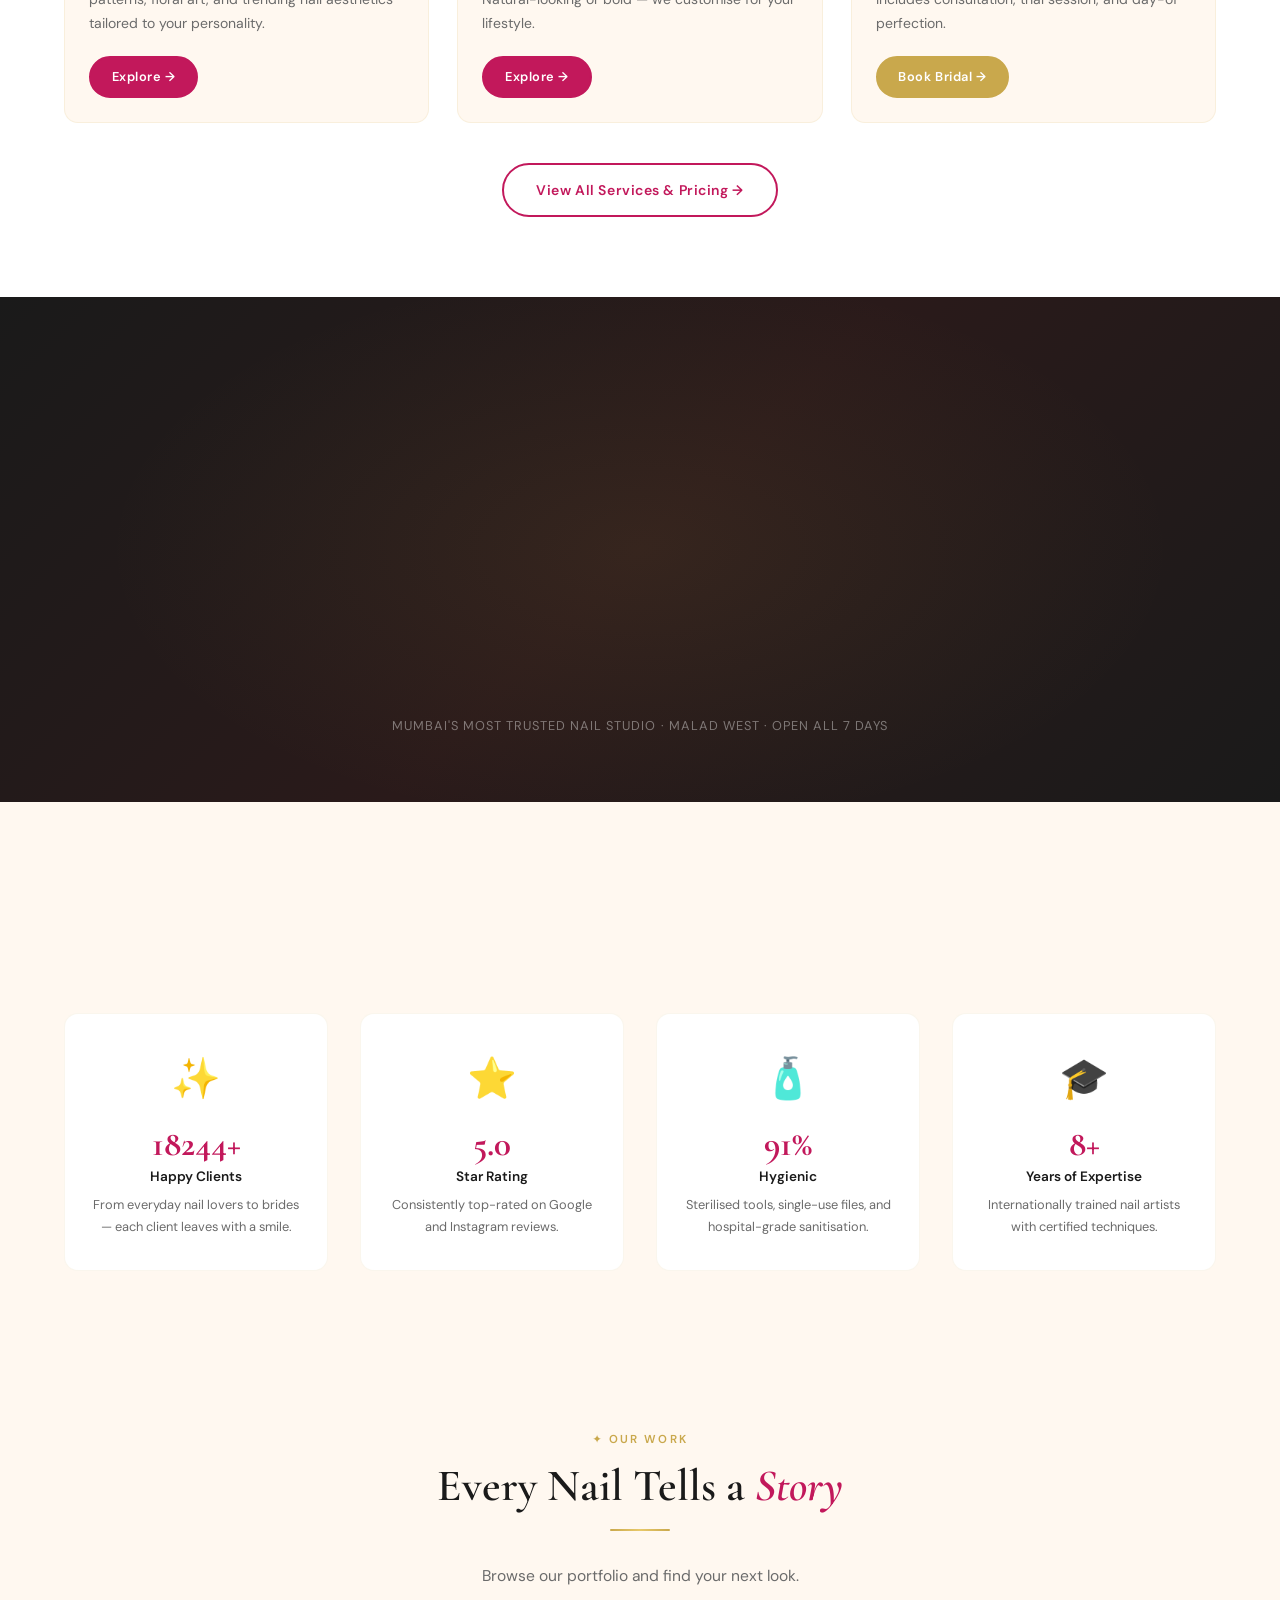
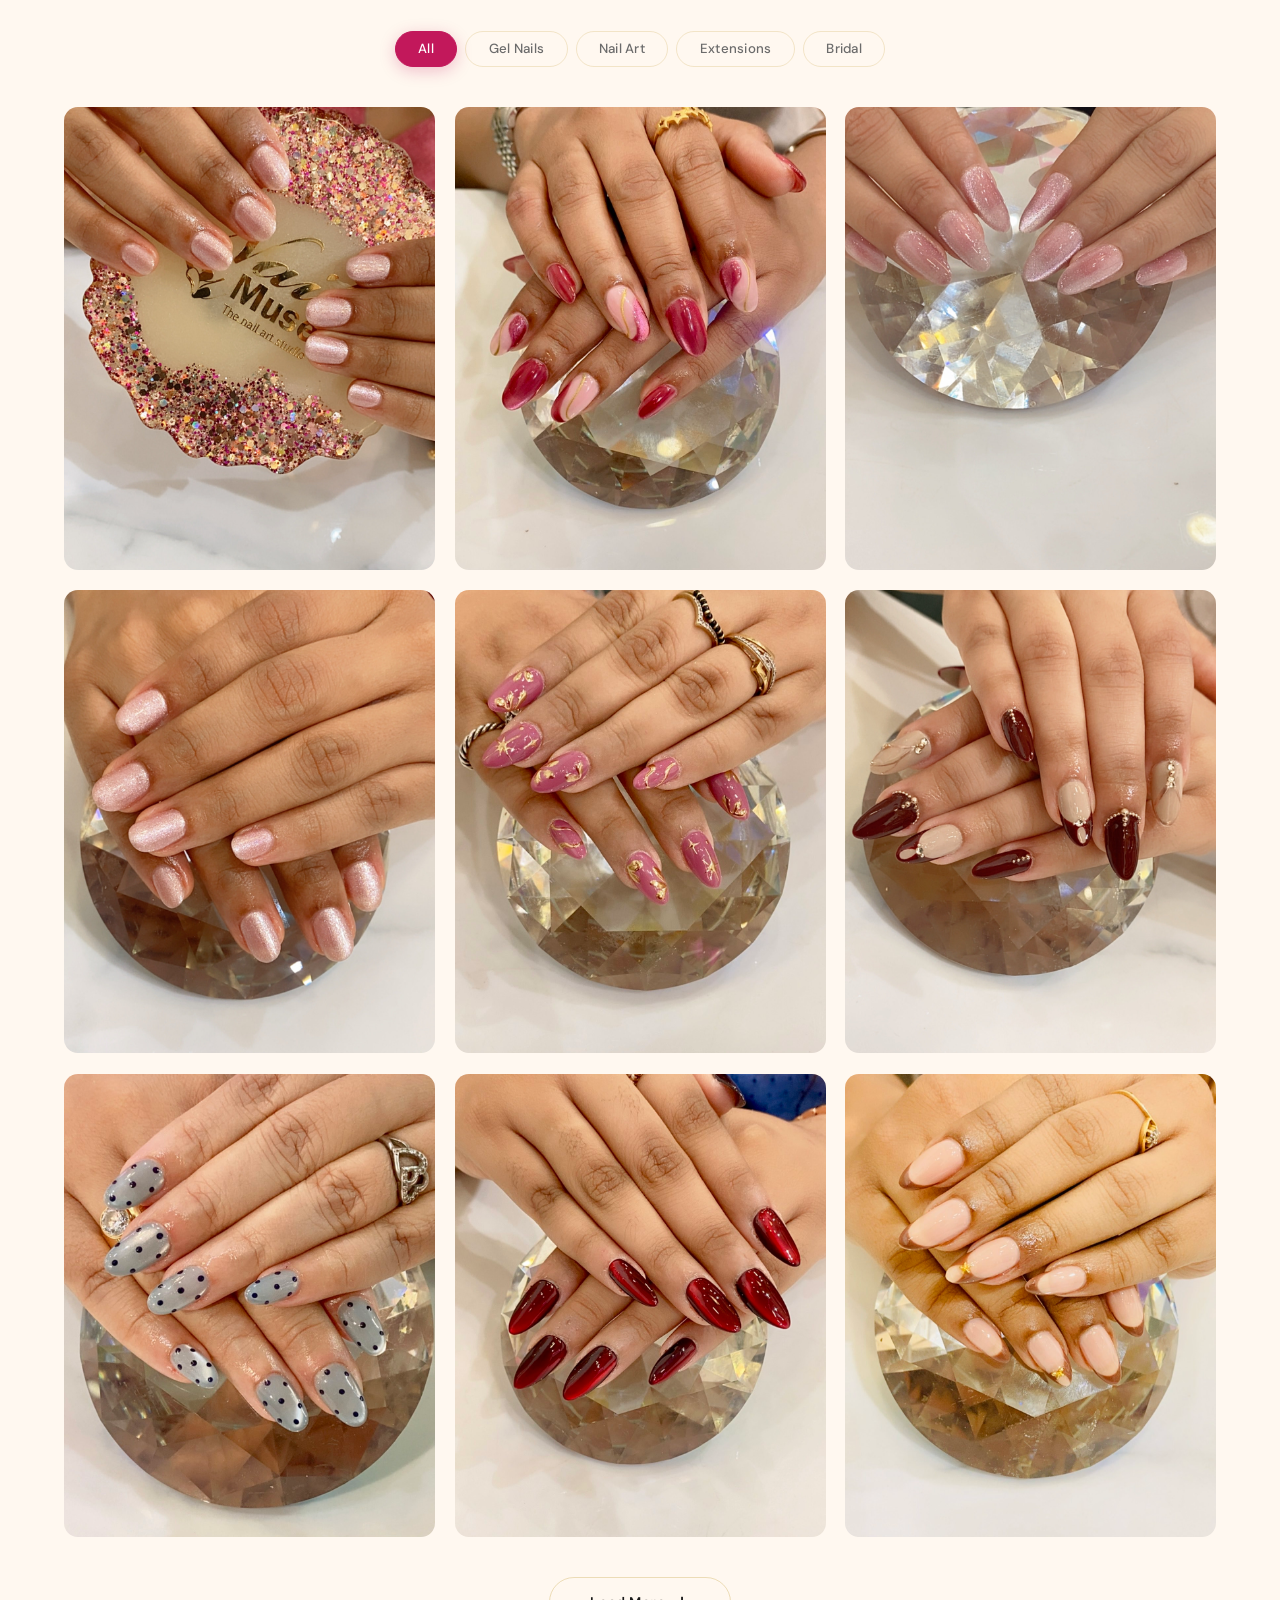
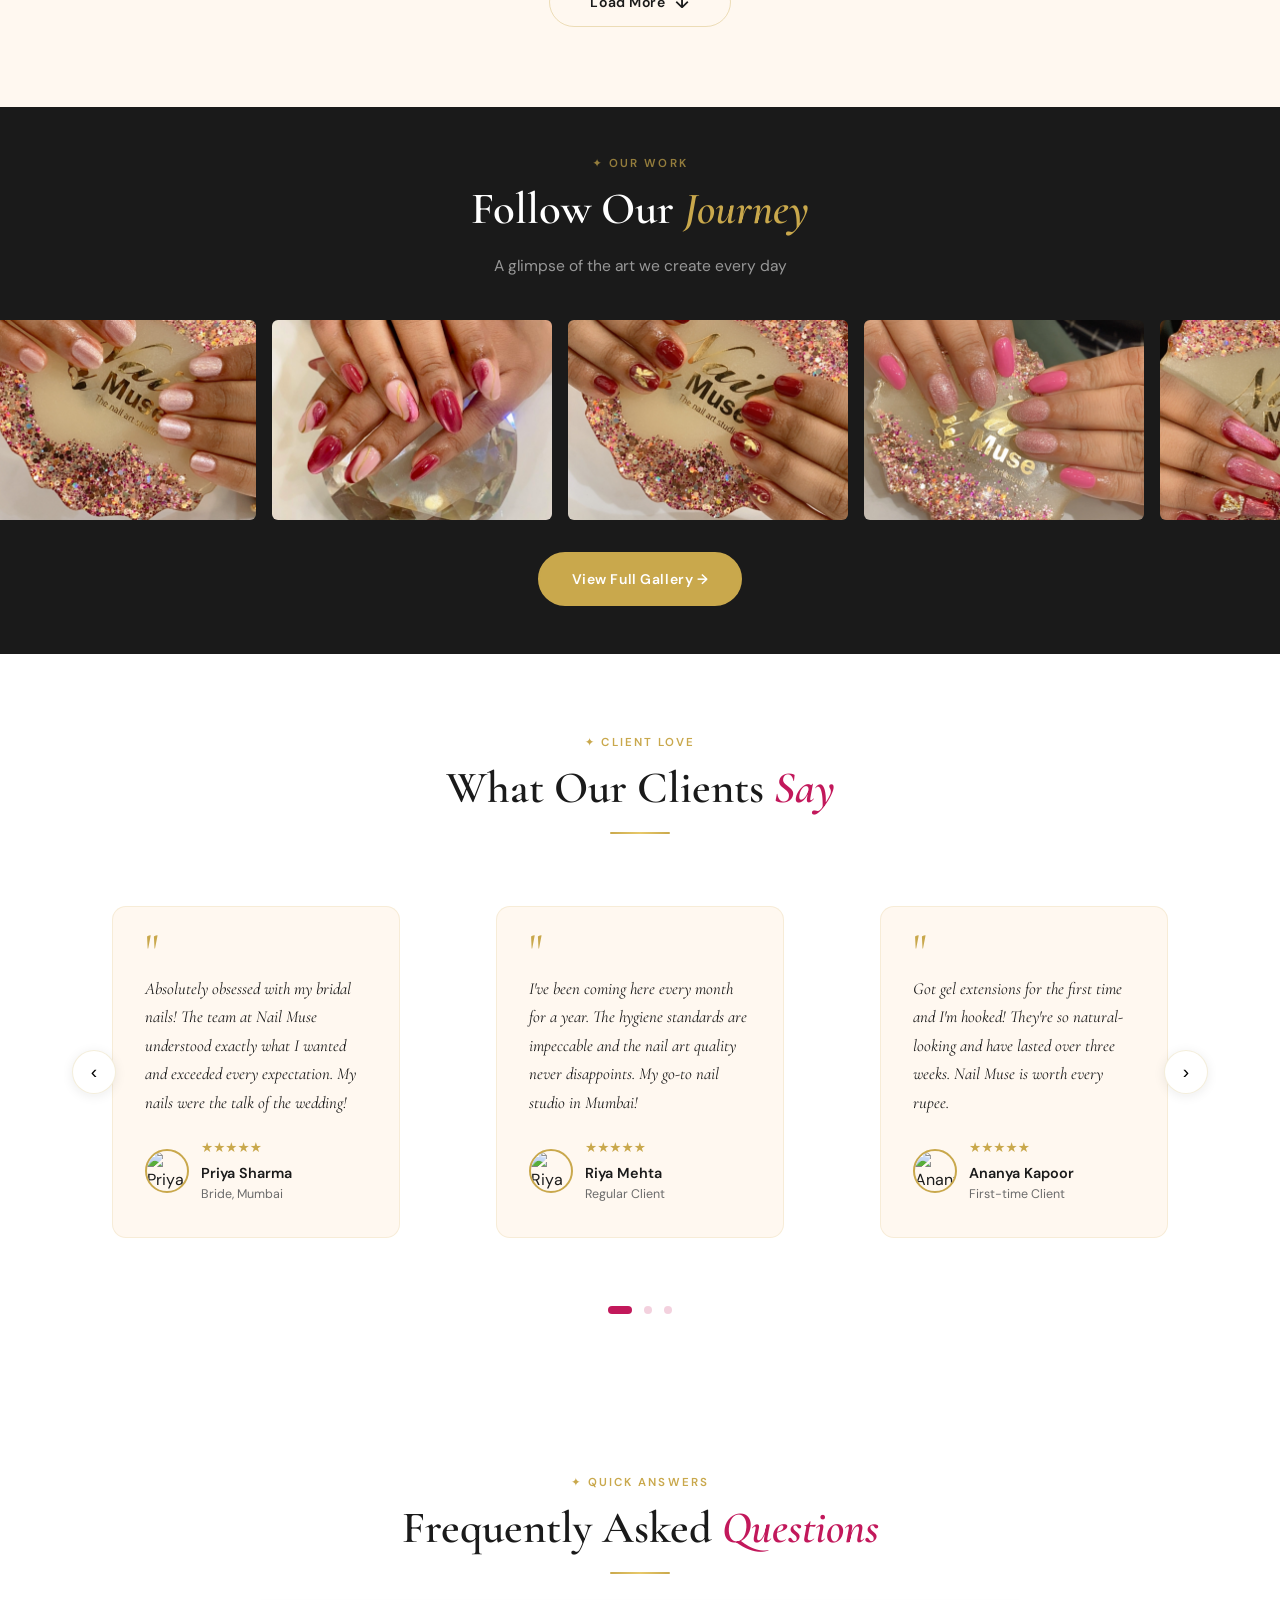
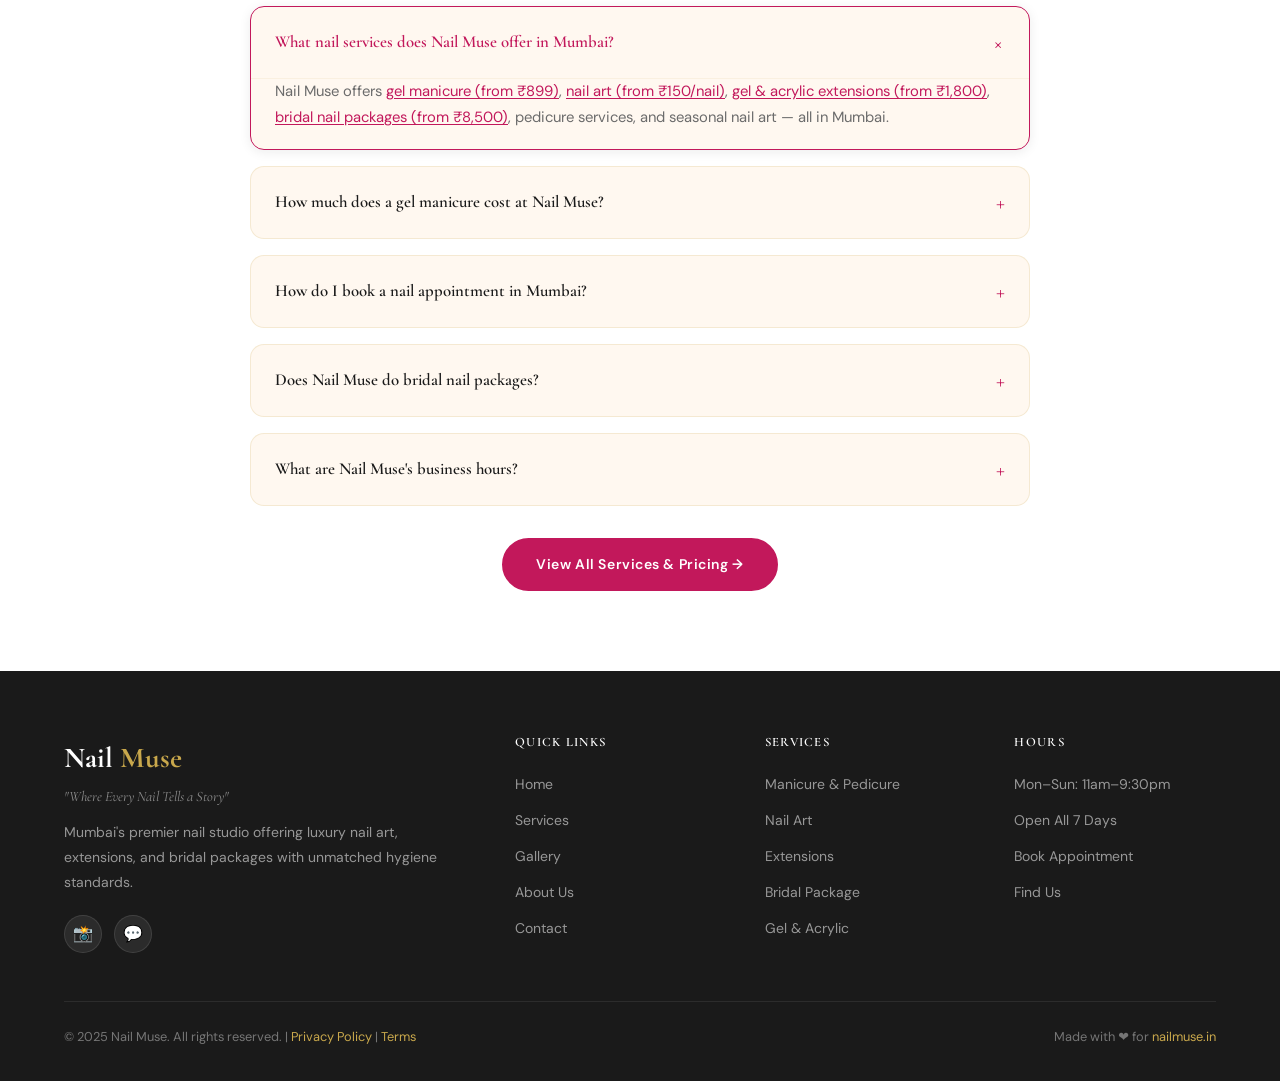
==== commit 2e301d0c: "Speed: 67% image compression, deferred JS, non-blocking fonts | SEO: Goregaon landing page, sitemap " ====
--- a/index.html
+++ b/index.html
@@ -7,6 +7,8 @@
   <meta name="description" content="Book Mumbai's top-rated nail art studio. Gel nails, extensions, bridal nail art & more. 20,000+ happy clients. 5-star rated. Book online instantly at Rs.499+." />
   <meta name="keywords" content="nail salon Mumbai, nail art studio Mumbai, gel nails Mumbai, nail extensions Mumbai, bridal nails Mumbai, best nail salon Mumbai, manicure pedicure Mumbai" />
   <link rel="icon" type="image/png" href="assets/logo/logo.png" />
+  <!-- Performance: preconnect & preload critical resources -->
+  
   <link rel="stylesheet" href="assets/css/style.css" />
 
   <link rel="canonical" href="https://nailmuse.in" />
@@ -81,6 +83,11 @@
     ]
   }
   </script>
+  <!-- Non-blocking Google Fonts -->
+  <link rel="preconnect" href="https://fonts.googleapis.com" />
+  <link rel="preconnect" href="https://fonts.gstatic.com" crossorigin />
+  <link rel="stylesheet" href="https://fonts.googleapis.com/css2?family=Cormorant+Garamond:ital,wght@0,300;0,400;0,500;0,600;0,700;1,300;1,400;1,500&family=DM+Sans:wght@300;400;500;600&display=swap" media="print" onload="this.media='all'" />
+  <noscript><link rel="stylesheet" href="https://fonts.googleapis.com/css2?family=Cormorant+Garamond:ital,wght@0,300;0,400;0,500;0,600;0,700;1,300;1,400;1,500&family=DM+Sans:wght@300;400;500;600&display=swap" /></noscript>
 </head>
 <body>
 
@@ -165,7 +172,7 @@
     <div class="cards-grid">
       <div class="card fade-up">
         <div class="card-img-wrap">
-          <img class="card-img" src="images/gallery/A8CD325B-E98B-440A-A809-B8DE9F3D8510.jpg" alt="Gold foil nail art by Nail Muse" loading="lazy">
+          <img class="card-img" src="images/gallery/webp/A8CD325B-E98B-440A-A809-B8DE9F3D8510.jpg" alt="Gold foil nail art by Nail Muse" loading="lazy">
         </div>
         <div class="card-body">
           <div class="card-tag">Most Popular</div>
@@ -177,7 +184,7 @@
       </div>
       <div class="card fade-up">
         <div class="card-img-wrap">
-          <img class="card-img" src="images/gallery/9E84B2D3-AE76-44F6-B004-9298EAC9ECF6.JPG" alt="Pink shimmer gel nail extensions" loading="lazy">
+          <img class="card-img" src="images/gallery/webp/9E84B2D3-AE76-44F6-B004-9298EAC9ECF6.jpg" alt="Pink shimmer gel nail extensions" loading="lazy">
         </div>
         <div class="card-body">
           <div class="card-tag">Premium</div>
@@ -189,7 +196,7 @@
       </div>
       <div class="card fade-up">
         <div class="card-img-wrap">
-          <img class="card-img" src="images/gallery/68CE8472-2C9B-410F-81F3-64D42786C8C7.jpg" alt="Crystal French tips bridal nail set" loading="lazy">
+          <img class="card-img" src="images/gallery/webp/68CE8472-2C9B-410F-81F3-64D42786C8C7.jpg" alt="Crystal French tips bridal nail set" loading="lazy">
         </div>
         <div class="card-body">
           <div class="card-tag">Bridal Special</div>
@@ -312,7 +319,7 @@
       <div class="og-item fade-up" data-category="gel-nails"
            data-caption="Blush Pearl Gel"
            data-description="Iridescent blush pearl gel on natural nails — soft, radiant, and effortlessly chic. The signature Nail Muse look.">
-        <img src="images/gallery/7F7653E1-E903-4BB4-BF35-6EA68570C72D.JPG" alt="Blush Pearl Gel Nails" loading="lazy">
+        <img src="images/gallery/webp/7F7653E1-E903-4BB4-BF35-6EA68570C72D.jpg" alt="Blush Pearl Gel Nails" loading="lazy">
         <div class="og-overlay">
           <div class="og-caption-wrap">
             <span class="og-cat-tag">Gel Nails</span>
@@ -324,7 +331,7 @@
       <div class="og-item fade-up" data-category="nail-art"
            data-caption="Rose Gold Swirl"
            data-description="Deep rose gel with hand-painted gold swirl accents — bold, feminine, and utterly glamorous.">
-        <img src="images/gallery/0961212F-55F5-44A8-9C6E-7AE9E8CE61D1.jpg" alt="Rose Gold Swirl Nail Art" loading="lazy">
+        <img src="images/gallery/webp/0961212F-55F5-44A8-9C6E-7AE9E8CE61D1.jpg" alt="Rose Gold Swirl Nail Art" loading="lazy">
         <div class="og-overlay">
           <div class="og-caption-wrap">
             <span class="og-cat-tag">Nail Art</span>
@@ -336,7 +343,7 @@
       <div class="og-item fade-up" data-category="extensions"
            data-caption="Pink Shimmer Extensions"
            data-description="Long almond-shaped gel extensions with a luxe pink shimmer finish — for those who love a little extra.">
-        <img src="images/gallery/9E84B2D3-AE76-44F6-B004-9298EAC9ECF6.JPG" alt="Pink Shimmer Extensions" loading="lazy">
+        <img src="images/gallery/webp/9E84B2D3-AE76-44F6-B004-9298EAC9ECF6.jpg" alt="Pink Shimmer Extensions" loading="lazy">
         <div class="og-overlay">
           <div class="og-caption-wrap">
             <span class="og-cat-tag">Extensions</span>
@@ -348,7 +355,7 @@
       <div class="og-item fade-up" data-category="gel-nails"
            data-caption="Rose Shimmer Gel"
            data-description="Soft rose shimmer gel on natural nails — subtle sparkle for everyday elegance.">
-        <img src="images/gallery/3EA9ECEE-A57B-4635-AE0C-D13DCC10729A.JPG" alt="Rose Shimmer Gel Nails" loading="lazy">
+        <img src="images/gallery/webp/3EA9ECEE-A57B-4635-AE0C-D13DCC10729A.jpg" alt="Rose Shimmer Gel Nails" loading="lazy">
         <div class="og-overlay">
           <div class="og-caption-wrap">
             <span class="og-cat-tag">Gel Nails</span>
@@ -360,7 +367,7 @@
       <div class="og-item fade-up" data-category="nail-art"
            data-caption="Gold Foil Nail Art"
            data-description="Dusty mauve gel adorned with scattered gold foil details — luxurious, editorial, unforgettable.">
-        <img src="images/gallery/A8CD325B-E98B-440A-A809-B8DE9F3D8510.jpg" alt="Gold Foil Nail Art" loading="lazy">
+        <img src="images/gallery/webp/A8CD325B-E98B-440A-A809-B8DE9F3D8510.jpg" alt="Gold Foil Nail Art" loading="lazy">
         <div class="og-overlay">
           <div class="og-caption-wrap">
             <span class="og-cat-tag">Nail Art</span>
@@ -372,7 +379,7 @@
       <div class="og-item fade-up" data-category="extensions"
            data-caption="Burgundy Stiletto Extensions"
            data-description="Rich burgundy stiletto extensions with nude accents and crystal gem details — drama meets refinement.">
-        <img src="images/gallery/0A54999E-BA86-475D-B945-3277CCC514DF.JPG" alt="Burgundy Stiletto Extensions" loading="lazy">
+        <img src="images/gallery/webp/0A54999E-BA86-475D-B945-3277CCC514DF.jpg" alt="Burgundy Stiletto Extensions" loading="lazy">
         <div class="og-overlay">
           <div class="og-caption-wrap">
             <span class="og-cat-tag">Extensions</span>
@@ -384,7 +391,7 @@
       <div class="og-item fade-up" data-category="nail-art"
            data-caption="Polka Dot Nail Art"
            data-description="Chic grey gel base with hand-painted navy polka dots — playful, precise, and perfectly balanced.">
-        <img src="images/gallery/954F7ACC-C78F-49CE-926D-1D78275EB938.jpg" alt="Polka Dot Nail Art" loading="lazy">
+        <img src="images/gallery/webp/954F7ACC-C78F-49CE-926D-1D78275EB938.jpg" alt="Polka Dot Nail Art" loading="lazy">
         <div class="og-overlay">
           <div class="og-caption-wrap">
             <span class="og-cat-tag">Nail Art</span>
@@ -396,7 +403,7 @@
       <div class="og-item fade-up" data-category="gel-nails"
            data-caption="Crimson Cat Eye Gel"
            data-description="Deep crimson cat-eye gel with a magnetic shimmer effect — mysterious, bold, and stunning.">
-        <img src="images/gallery/8FD94B49-1E43-47F0-9ABE-2BD628A99759.jpg" alt="Crimson Cat Eye Gel" loading="lazy">
+        <img src="images/gallery/webp/8FD94B49-1E43-47F0-9ABE-2BD628A99759.jpg" alt="Crimson Cat Eye Gel" loading="lazy">
         <div class="og-overlay">
           <div class="og-caption-wrap">
             <span class="og-cat-tag">Gel Nails</span>
@@ -408,7 +415,7 @@
       <div class="og-item fade-up" data-category="bridal"
            data-caption="Nude French Tips"
            data-description="Elegant nude almond nails with a chocolate French tip and gold charm — understated bridal perfection.">
-        <img src="images/gallery/D4C77CB8-4A8E-468A-983F-A15EECABEC8B.jpg" alt="Nude French Tips Bridal" loading="lazy">
+        <img src="images/gallery/webp/D4C77CB8-4A8E-468A-983F-A15EECABEC8B.jpg" alt="Nude French Tips Bridal" loading="lazy">
         <div class="og-overlay">
           <div class="og-caption-wrap">
             <span class="og-cat-tag">Bridal</span>
@@ -421,91 +428,91 @@
       <div class="og-item og-hidden fade-up" data-category="nail-art"
            data-caption="Kawaii Nail Art"
            data-description="Hand-painted bunny characters, dreamy bows, and scattered stars on a blush base — pure whimsy.">
-        <img src="images/gallery/B1930214-DD15-4CEE-A347-93A461F92B23.JPG" alt="Kawaii Bunny Nail Art" loading="lazy">
+        <img src="images/gallery/webp/B1930214-DD15-4CEE-A347-93A461F92B23.jpg" alt="Kawaii Bunny Nail Art" loading="lazy">
         <div class="og-overlay"><div class="og-caption-wrap"><span class="og-cat-tag">Nail Art</span><span class="og-cap">Kawaii Nail Art</span></div></div>
       </div>
 
       <div class="og-item og-hidden fade-up" data-category="extensions"
            data-caption="Cat Eye Stiletto Extensions"
            data-description="Dramatic red-black cat-eye gel on long stiletto extensions — for the boldest of statements.">
-        <img src="images/gallery/46FA9E54-B408-448C-B5BA-3F8B627B5F38.JPG" alt="Cat Eye Stiletto Extensions" loading="lazy">
+        <img src="images/gallery/webp/46FA9E54-B408-448C-B5BA-3F8B627B5F38.jpg" alt="Cat Eye Stiletto Extensions" loading="lazy">
         <div class="og-overlay"><div class="og-caption-wrap"><span class="og-cat-tag">Extensions</span><span class="og-cap">Cat Eye Stiletto</span></div></div>
       </div>
 
       <div class="og-item og-hidden fade-up" data-category="nail-art"
            data-caption="Red & Gold Nail Art"
            data-description="Classic red gel adorned with hand-painted gold butterfly accents — festive, fierce, and fabulous.">
-        <img src="images/gallery/A17C71D8-477F-4783-A740-0C51E408D418.JPG" alt="Red and Gold Nail Art" loading="lazy">
+        <img src="images/gallery/webp/A17C71D8-477F-4783-A740-0C51E408D418.jpg" alt="Red and Gold Nail Art" loading="lazy">
         <div class="og-overlay"><div class="og-caption-wrap"><span class="og-cat-tag">Nail Art</span><span class="og-cap">Red & Gold Art</span></div></div>
       </div>
 
       <div class="og-item og-hidden fade-up" data-category="gel-nails"
            data-caption="Burgundy Hearts"
            data-description="Deep burgundy gel with a delicate gold heart charm — timeless romance on every nail.">
-        <img src="images/gallery/CE4A6BA2-E96E-4E51-A5C1-1EE6A16892D1.JPG" alt="Burgundy Heart Gel Nails" loading="lazy">
+        <img src="images/gallery/webp/CE4A6BA2-E96E-4E51-A5C1-1EE6A16892D1.jpg" alt="Burgundy Heart Gel Nails" loading="lazy">
         <div class="og-overlay"><div class="og-caption-wrap"><span class="og-cat-tag">Gel Nails</span><span class="og-cap">Burgundy Hearts</span></div></div>
       </div>
 
       <div class="og-item og-hidden fade-up" data-category="gel-nails"
            data-caption="Pink Glitter Mix"
            data-description="Vibrant hot pink and shimmery mauve glitter gel — playful, bold, and impossible to ignore.">
-        <img src="images/gallery/4986D4FC-700C-4DB5-8C97-F899EDB70C42.JPG" alt="Pink Glitter Mix Gel Nails" loading="lazy">
+        <img src="images/gallery/webp/4986D4FC-700C-4DB5-8C97-F899EDB70C42.jpg" alt="Pink Glitter Mix Gel Nails" loading="lazy">
         <div class="og-overlay"><div class="og-caption-wrap"><span class="og-cat-tag">Gel Nails</span><span class="og-cap">Pink Glitter Mix</span></div></div>
       </div>
 
       <div class="og-item og-hidden fade-up" data-category="nail-art"
            data-caption="Summer Vibes"
            data-description="A burst of summer colour — hand-painted stripes, cherries, and coloured French tips on a nude base.">
-        <img src="images/gallery/6B043E23-A243-4042-BFB4-362232968749.jpg" alt="Summer Vibes Nail Art" loading="lazy">
+        <img src="images/gallery/webp/6B043E23-A243-4042-BFB4-362232968749.jpg" alt="Summer Vibes Nail Art" loading="lazy">
         <div class="og-overlay"><div class="og-caption-wrap"><span class="og-cat-tag">Nail Art</span><span class="og-cap">Summer Vibes</span></div></div>
       </div>
 
       <div class="og-item og-hidden fade-up" data-category="nail-art"
            data-caption="Butterfly Nail Art"
            data-description="Dramatic jet-black gel with hand-painted butterflies in red and gold — dark, bold, and breathtaking.">
-        <img src="images/gallery/8837F496-3EF7-4C3D-9F12-68BBBED13E99.JPG" alt="Black Butterfly Nail Art" loading="lazy">
+        <img src="images/gallery/webp/8837F496-3EF7-4C3D-9F12-68BBBED13E99.jpg" alt="Black Butterfly Nail Art" loading="lazy">
         <div class="og-overlay"><div class="og-caption-wrap"><span class="og-cat-tag">Nail Art</span><span class="og-cap">Butterfly Nail Art</span></div></div>
       </div>
 
       <div class="og-item og-hidden fade-up" data-category="gel-nails"
            data-caption="Coral Almond Gel"
            data-description="Fresh coral-peach almond gel — sun-kissed, smooth, and effortlessly beautiful for any occasion.">
-        <img src="images/gallery/46245FE5-96FC-49FA-A4F9-D047A7744C15.JPG" alt="Coral Almond Gel Nails" loading="lazy">
+        <img src="images/gallery/webp/46245FE5-96FC-49FA-A4F9-D047A7744C15.jpg" alt="Coral Almond Gel Nails" loading="lazy">
         <div class="og-overlay"><div class="og-caption-wrap"><span class="og-cat-tag">Gel Nails</span><span class="og-cap">Coral Almond Gel</span></div></div>
       </div>
 
       <div class="og-item og-hidden fade-up" data-category="extensions"
            data-caption="Silver Cat Eye Extensions"
            data-description="Sleek silver-grey cat-eye gel on long stiletto extensions — futuristic elegance at its finest.">
-        <img src="images/gallery/627A21E0-A2CC-4893-99DC-A57E5C7F3C5B.JPG" alt="Silver Cat Eye Extensions" loading="lazy">
+        <img src="images/gallery/webp/627A21E0-A2CC-4893-99DC-A57E5C7F3C5B.jpg" alt="Silver Cat Eye Extensions" loading="lazy">
         <div class="og-overlay"><div class="og-caption-wrap"><span class="og-cat-tag">Extensions</span><span class="og-cap">Silver Cat Eye</span></div></div>
       </div>
 
       <div class="og-item og-hidden fade-up" data-category="extensions"
            data-caption="Rose Coffin Extensions"
            data-description="Long rose-pink coffin extensions with a sparkling gold bow charm — glam maximalism perfected.">
-        <img src="images/gallery/3228609C-23DD-42A0-BD06-5584EB5618CA.JPG" alt="Rose Coffin Extensions" loading="lazy">
+        <img src="images/gallery/webp/3228609C-23DD-42A0-BD06-5584EB5618CA.jpg" alt="Rose Coffin Extensions" loading="lazy">
         <div class="og-overlay"><div class="og-caption-wrap"><span class="og-cat-tag">Extensions</span><span class="og-cap">Rose Coffin Extensions</span></div></div>
       </div>
 
       <div class="og-item og-hidden fade-up" data-category="nail-art"
            data-caption="Wild French Tips"
            data-description="Nude base with hand-painted wild animal print French tips — leopard, zebra, and bold checks.">
-        <img src="images/gallery/08B21271-9E8C-4176-B66C-6F07EE7C64F8.JPG" alt="Wild Animal Print French Tips" loading="lazy">
+        <img src="images/gallery/webp/08B21271-9E8C-4176-B66C-6F07EE7C64F8.jpg" alt="Wild Animal Print French Tips" loading="lazy">
         <div class="og-overlay"><div class="og-caption-wrap"><span class="og-cat-tag">Nail Art</span><span class="og-cap">Wild French Tips</span></div></div>
       </div>
 
       <div class="og-item og-hidden fade-up" data-category="nail-art"
            data-caption="Lavender Floral French"
            data-description="Dreamy lavender French tips with delicate hand-painted floral accents — soft, romantic, and unique.">
-        <img src="images/gallery/830FB09D-36B1-4E50-9955-129E45F8DE1C.JPG" alt="Lavender Floral French Tips" loading="lazy">
+        <img src="images/gallery/webp/830FB09D-36B1-4E50-9955-129E45F8DE1C.jpg" alt="Lavender Floral French Tips" loading="lazy">
         <div class="og-overlay"><div class="og-caption-wrap"><span class="og-cat-tag">Nail Art</span><span class="og-cap">Lavender Floral French</span></div></div>
       </div>
 
       <div class="og-item og-hidden fade-up" data-category="bridal"
            data-caption="Crystal French Tips"
            data-description="Classic white French tips with a gold crystal gem border line — the definition of bridal perfection.">
-        <img src="images/gallery/68CE8472-2C9B-410F-81F3-64D42786C8C7.jpg" alt="Crystal French Tips Bridal" loading="lazy">
+        <img src="images/gallery/webp/68CE8472-2C9B-410F-81F3-64D42786C8C7.jpg" alt="Crystal French Tips Bridal" loading="lazy">
         <div class="og-overlay"><div class="og-caption-wrap"><span class="og-cat-tag">Bridal</span><span class="og-cap">Crystal French Tips</span></div></div>
       </div>
 
@@ -551,19 +558,19 @@
   </div>
   <div class="strip-track-wrap">
     <div class="strip-track" id="strip-track">
-      <img class="strip-img" src="images/gallery/7F7653E1-E903-4BB4-BF35-6EA68570C72D.JPG" alt="Blush pearl gel nails" loading="lazy">
-      <img class="strip-img" src="images/gallery/0961212F-55F5-44A8-9C6E-7AE9E8CE61D1.jpg" alt="Rose gold swirl nail art" loading="lazy">
-      <img class="strip-img" src="images/gallery/A17C71D8-477F-4783-A740-0C51E408D418.JPG" alt="Red and gold nail art" loading="lazy">
-      <img class="strip-img" src="images/gallery/4986D4FC-700C-4DB5-8C97-F899EDB70C42.JPG" alt="Pink glitter gel nails" loading="lazy">
-      <img class="strip-img" src="images/gallery/3228609C-23DD-42A0-BD06-5584EB5618CA.JPG" alt="Rose coffin extensions" loading="lazy">
-      <img class="strip-img" src="images/gallery/8837F496-3EF7-4C3D-9F12-68BBBED13E99.JPG" alt="Butterfly nail art" loading="lazy">
+      <img class="strip-img" src="images/gallery/webp/7F7653E1-E903-4BB4-BF35-6EA68570C72D.jpg" alt="Blush pearl gel nails" loading="lazy">
+      <img class="strip-img" src="images/gallery/webp/0961212F-55F5-44A8-9C6E-7AE9E8CE61D1.jpg" alt="Rose gold swirl nail art" loading="lazy">
+      <img class="strip-img" src="images/gallery/webp/A17C71D8-477F-4783-A740-0C51E408D418.jpg" alt="Red and gold nail art" loading="lazy">
+      <img class="strip-img" src="images/gallery/webp/4986D4FC-700C-4DB5-8C97-F899EDB70C42.jpg" alt="Pink glitter gel nails" loading="lazy">
+      <img class="strip-img" src="images/gallery/webp/3228609C-23DD-42A0-BD06-5584EB5618CA.jpg" alt="Rose coffin extensions" loading="lazy">
+      <img class="strip-img" src="images/gallery/webp/8837F496-3EF7-4C3D-9F12-68BBBED13E99.jpg" alt="Butterfly nail art" loading="lazy">
       <!-- Duplicated for seamless loop -->
-      <img class="strip-img" src="images/gallery/7F7653E1-E903-4BB4-BF35-6EA68570C72D.JPG" alt="Blush pearl gel nails" aria-hidden="true" loading="lazy" aria-hidden="true">
-      <img class="strip-img" src="images/gallery/0961212F-55F5-44A8-9C6E-7AE9E8CE61D1.jpg" alt="Rose gold swirl nail art" aria-hidden="true" loading="lazy" aria-hidden="true">
-      <img class="strip-img" src="images/gallery/A17C71D8-477F-4783-A740-0C51E408D418.JPG" alt="Red and gold nail art" aria-hidden="true" loading="lazy" aria-hidden="true">
-      <img class="strip-img" src="images/gallery/4986D4FC-700C-4DB5-8C97-F899EDB70C42.JPG" alt="Pink glitter gel nails" aria-hidden="true" loading="lazy" aria-hidden="true">
-      <img class="strip-img" src="images/gallery/3228609C-23DD-42A0-BD06-5584EB5618CA.JPG" alt="Rose coffin extensions" aria-hidden="true" loading="lazy" aria-hidden="true">
-      <img class="strip-img" src="images/gallery/8837F496-3EF7-4C3D-9F12-68BBBED13E99.JPG" alt="Butterfly nail art" aria-hidden="true" loading="lazy" aria-hidden="true">
+      <img class="strip-img" src="images/gallery/webp/7F7653E1-E903-4BB4-BF35-6EA68570C72D.jpg" alt="Blush pearl gel nails" aria-hidden="true" loading="lazy" aria-hidden="true">
+      <img class="strip-img" src="images/gallery/webp/0961212F-55F5-44A8-9C6E-7AE9E8CE61D1.jpg" alt="Rose gold swirl nail art" aria-hidden="true" loading="lazy" aria-hidden="true">
+      <img class="strip-img" src="images/gallery/webp/A17C71D8-477F-4783-A740-0C51E408D418.jpg" alt="Red and gold nail art" aria-hidden="true" loading="lazy" aria-hidden="true">
+      <img class="strip-img" src="images/gallery/webp/4986D4FC-700C-4DB5-8C97-F899EDB70C42.jpg" alt="Pink glitter gel nails" aria-hidden="true" loading="lazy" aria-hidden="true">
+      <img class="strip-img" src="images/gallery/webp/3228609C-23DD-42A0-BD06-5584EB5618CA.jpg" alt="Rose coffin extensions" aria-hidden="true" loading="lazy" aria-hidden="true">
+      <img class="strip-img" src="images/gallery/webp/8837F496-3EF7-4C3D-9F12-68BBBED13E99.jpg" alt="Butterfly nail art" aria-hidden="true" loading="lazy" aria-hidden="true">
     </div>
   </div>
   <div class="text-center" style="margin-top:2rem">
@@ -738,6 +745,6 @@
   <a href="booking.html" class="btn btn-primary">✨ Book Appointment</a>
 </div>
 
-<script src="assets/js/main.js"></script>
+<script defer src="assets/js/main.js"></script>
 </body>
 </html>
--- a/assets/css/style.css
+++ b/assets/css/style.css
@@ -5,7 +5,7 @@
    Fonts: Cormorant Garamond + DM Sans
 =================================================== */
 
-@import url('https://fonts.googleapis.com/css2?family=Cormorant+Garamond:ital,wght@0,300;0,400;0,500;0,600;0,700;1,300;1,400;1,500&family=DM+Sans:wght@300;400;500;600&display=swap');
+/* Fonts loaded via <link> in HTML for non-render-blocking — see each page <head> */
 
 /* ── Reset & Base ─────────────────────────────── */
 *, *::before, *::after { box-sizing: border-box; margin: 0; padding: 0; }
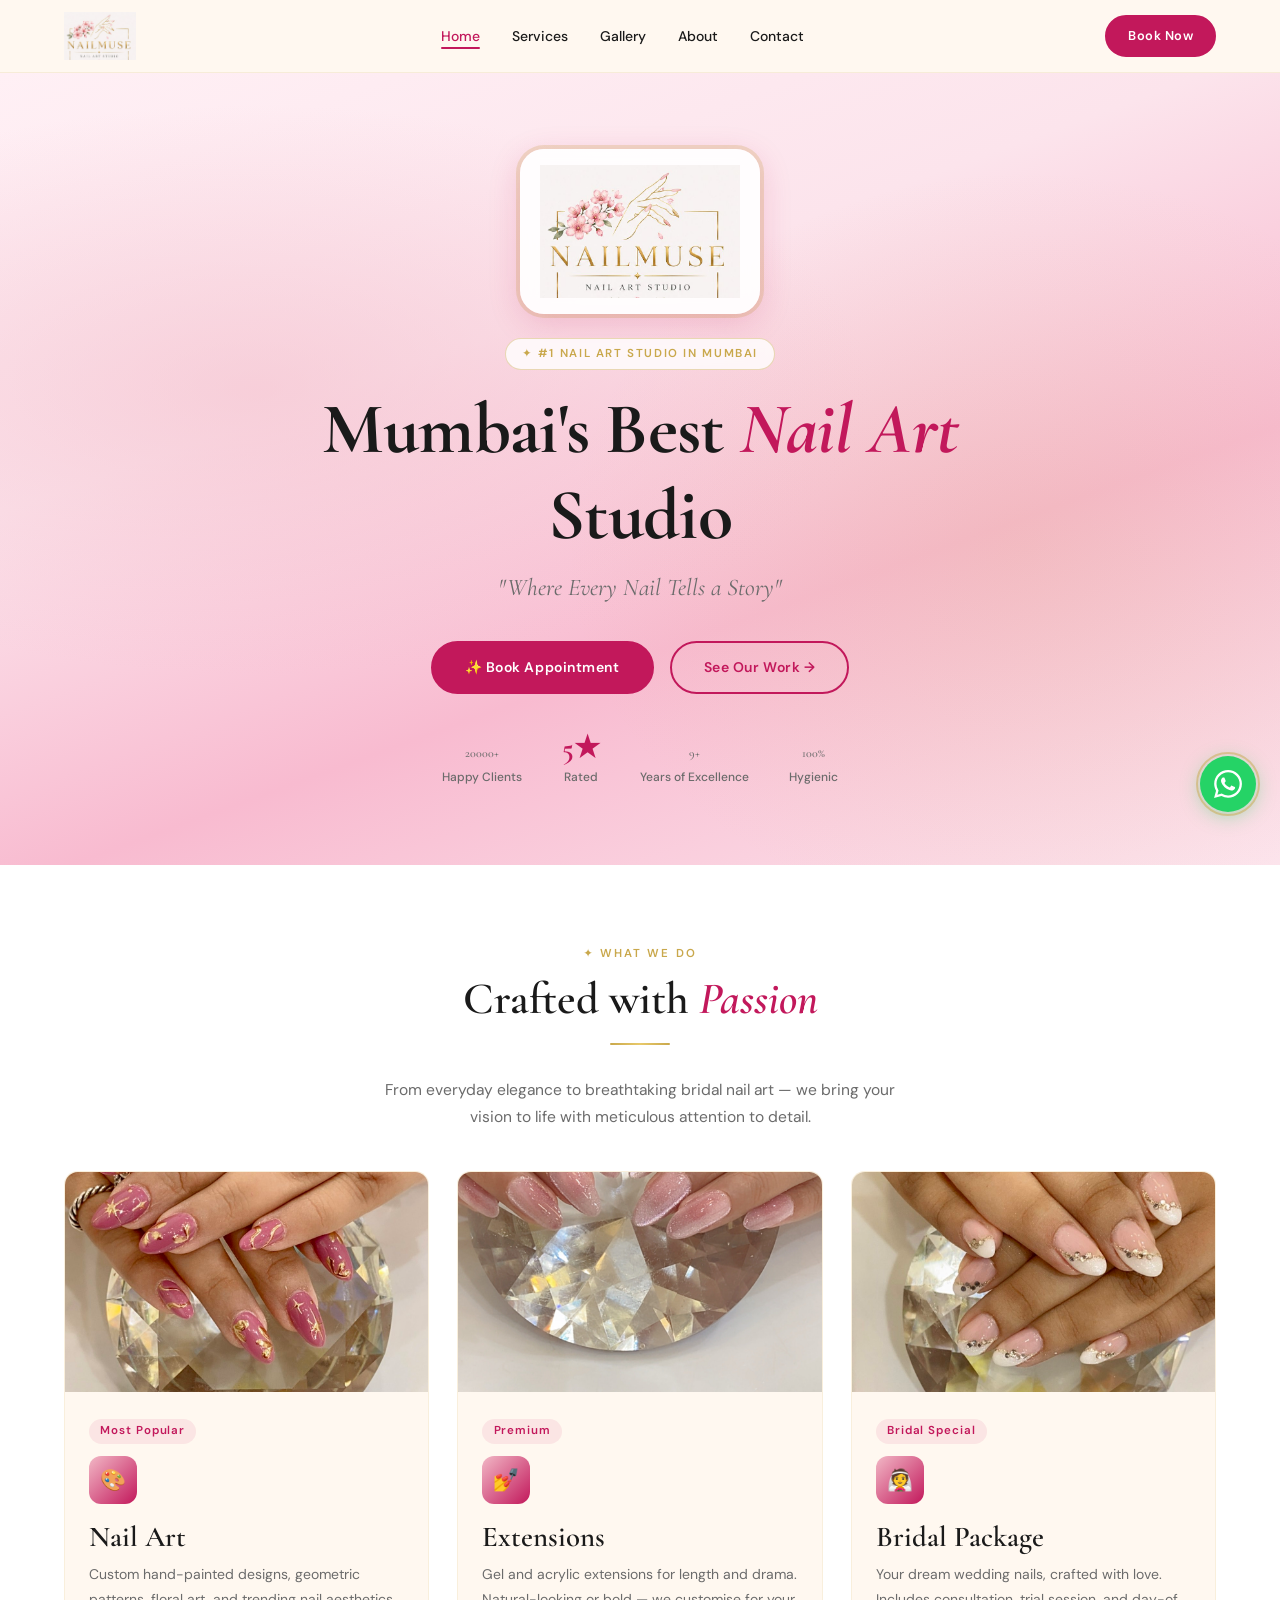
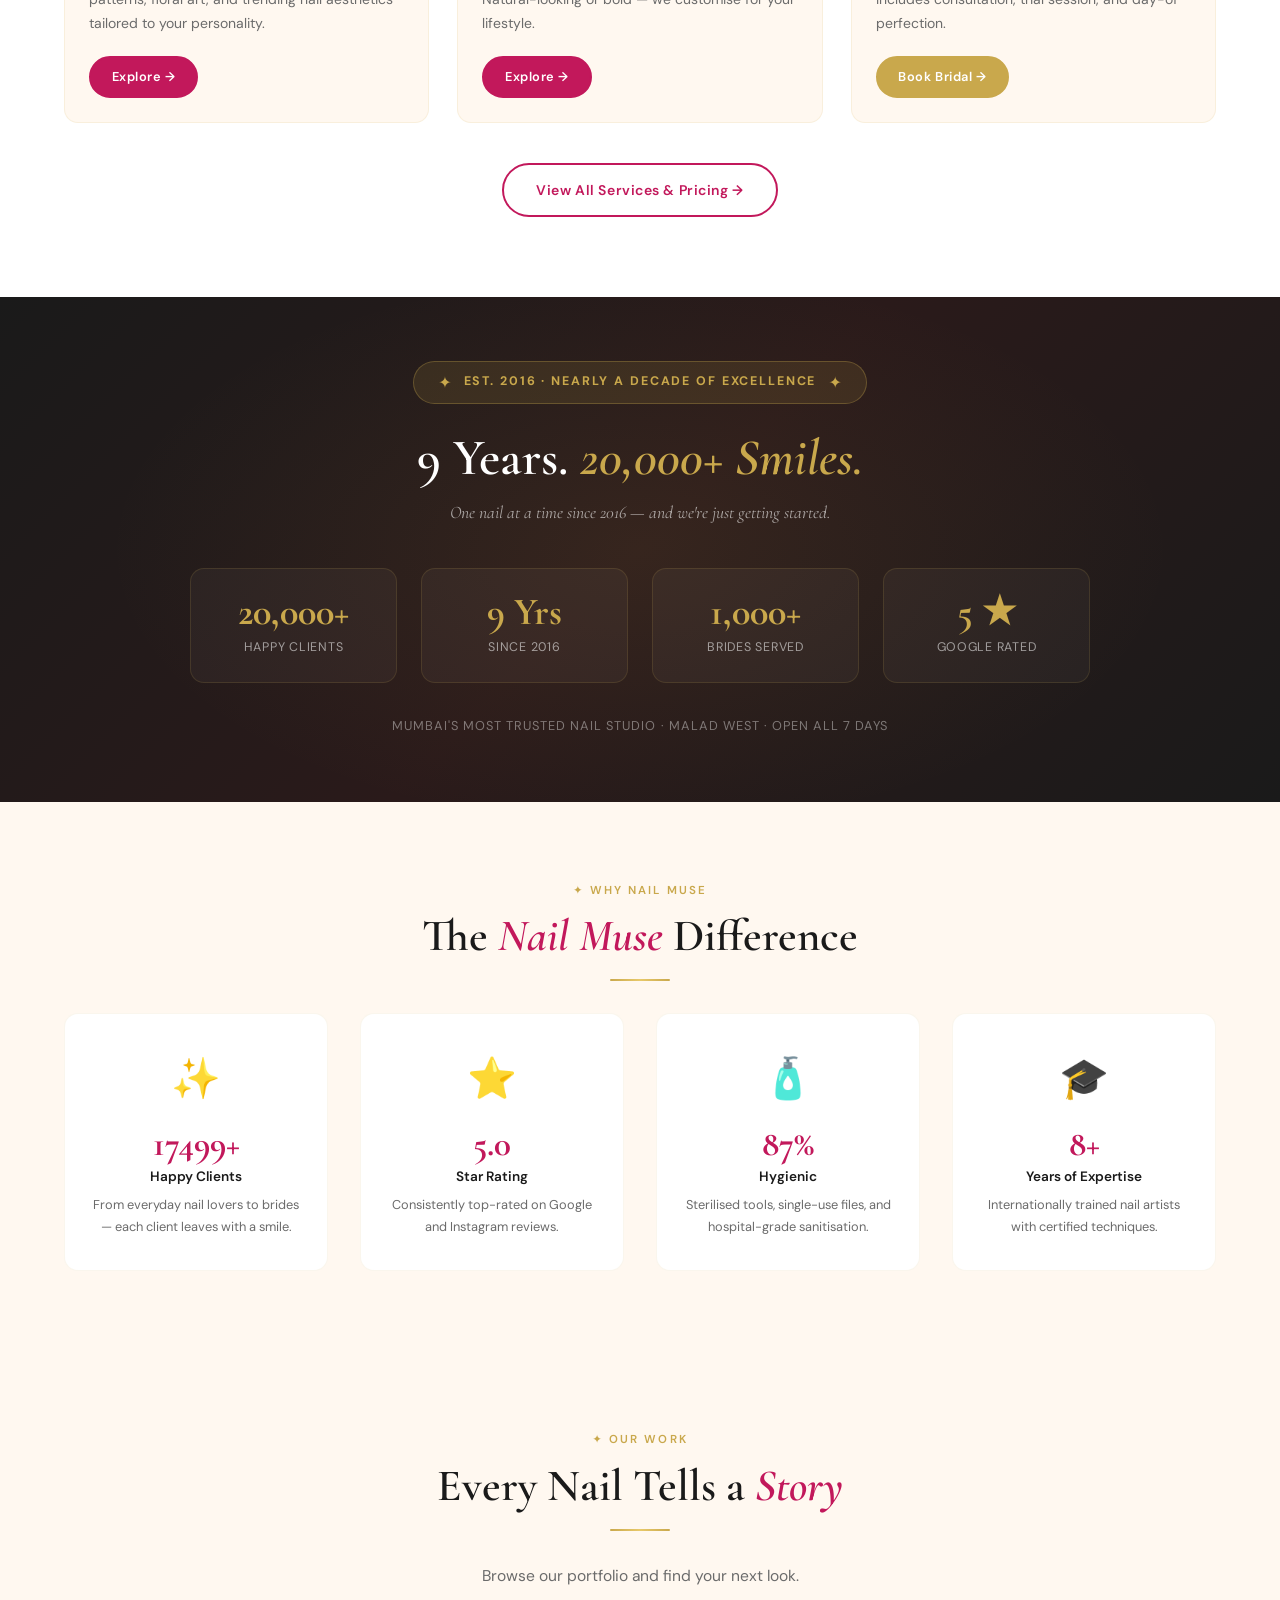
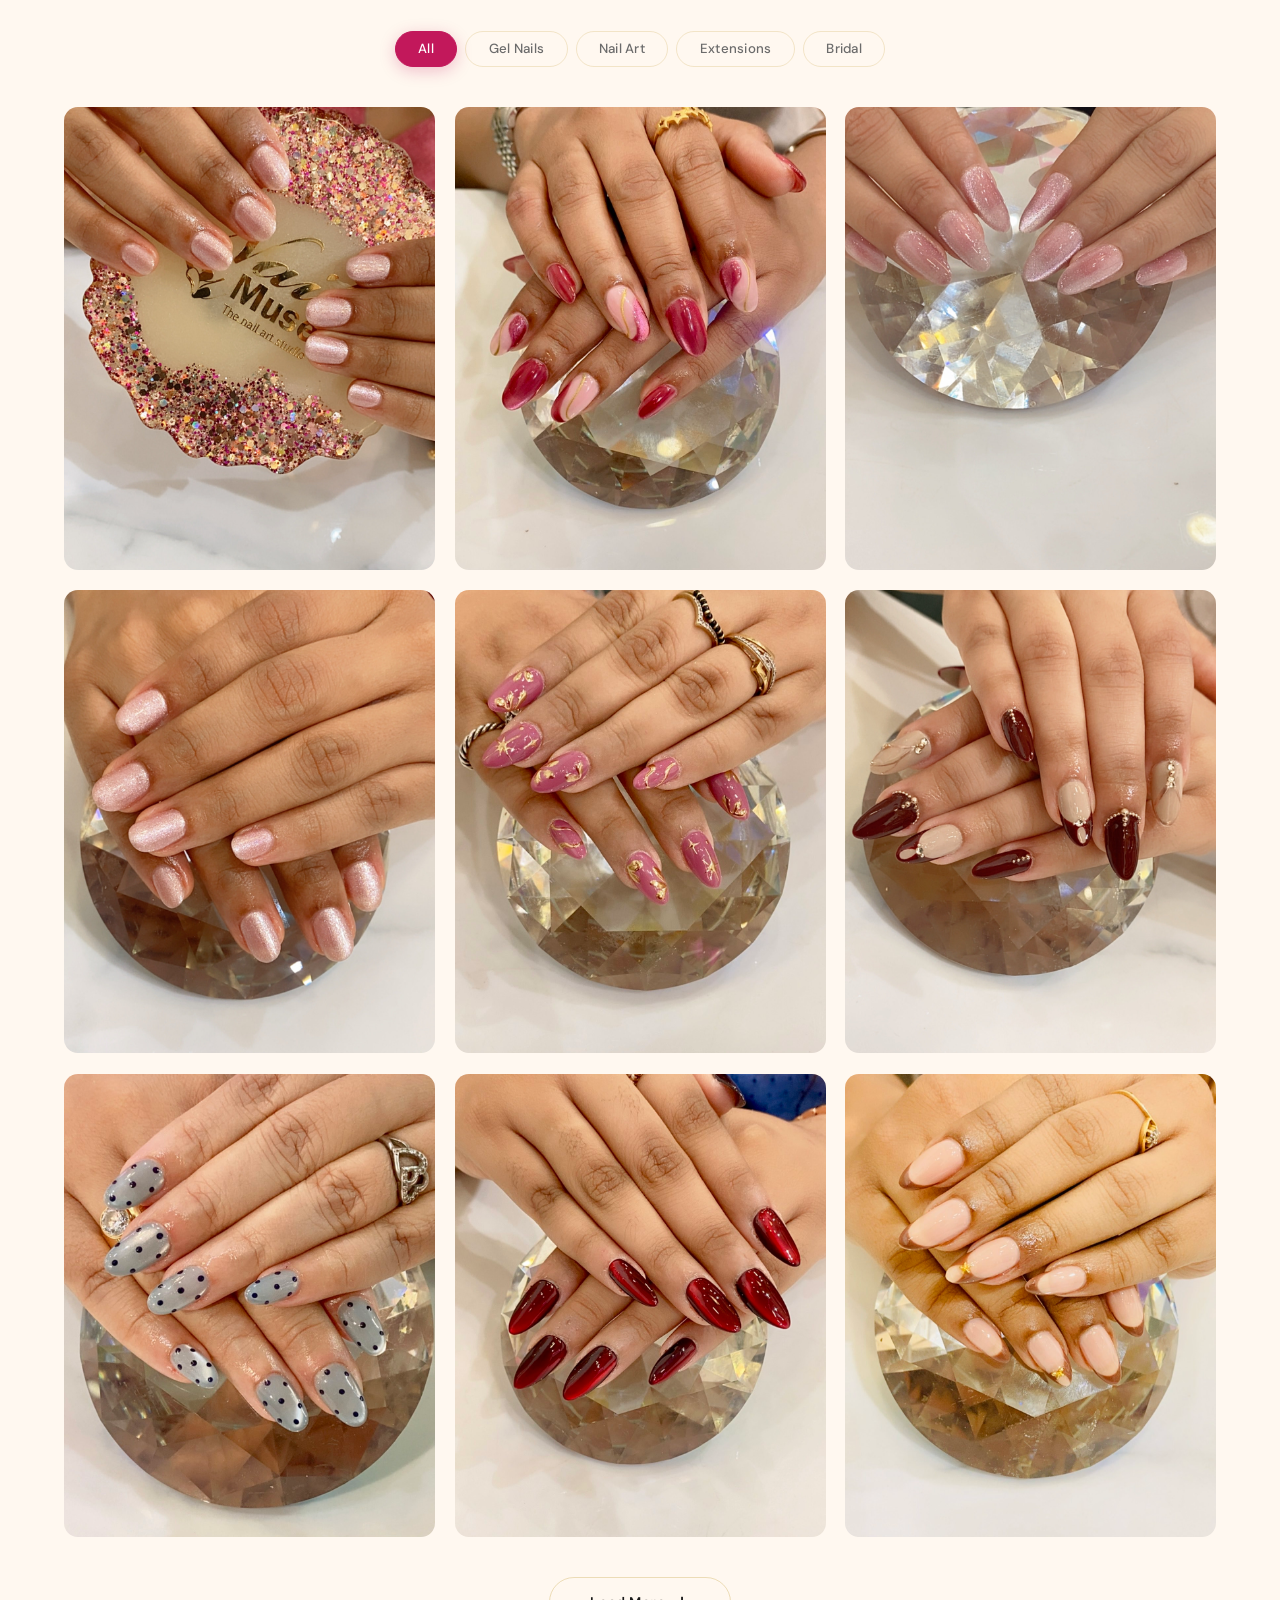
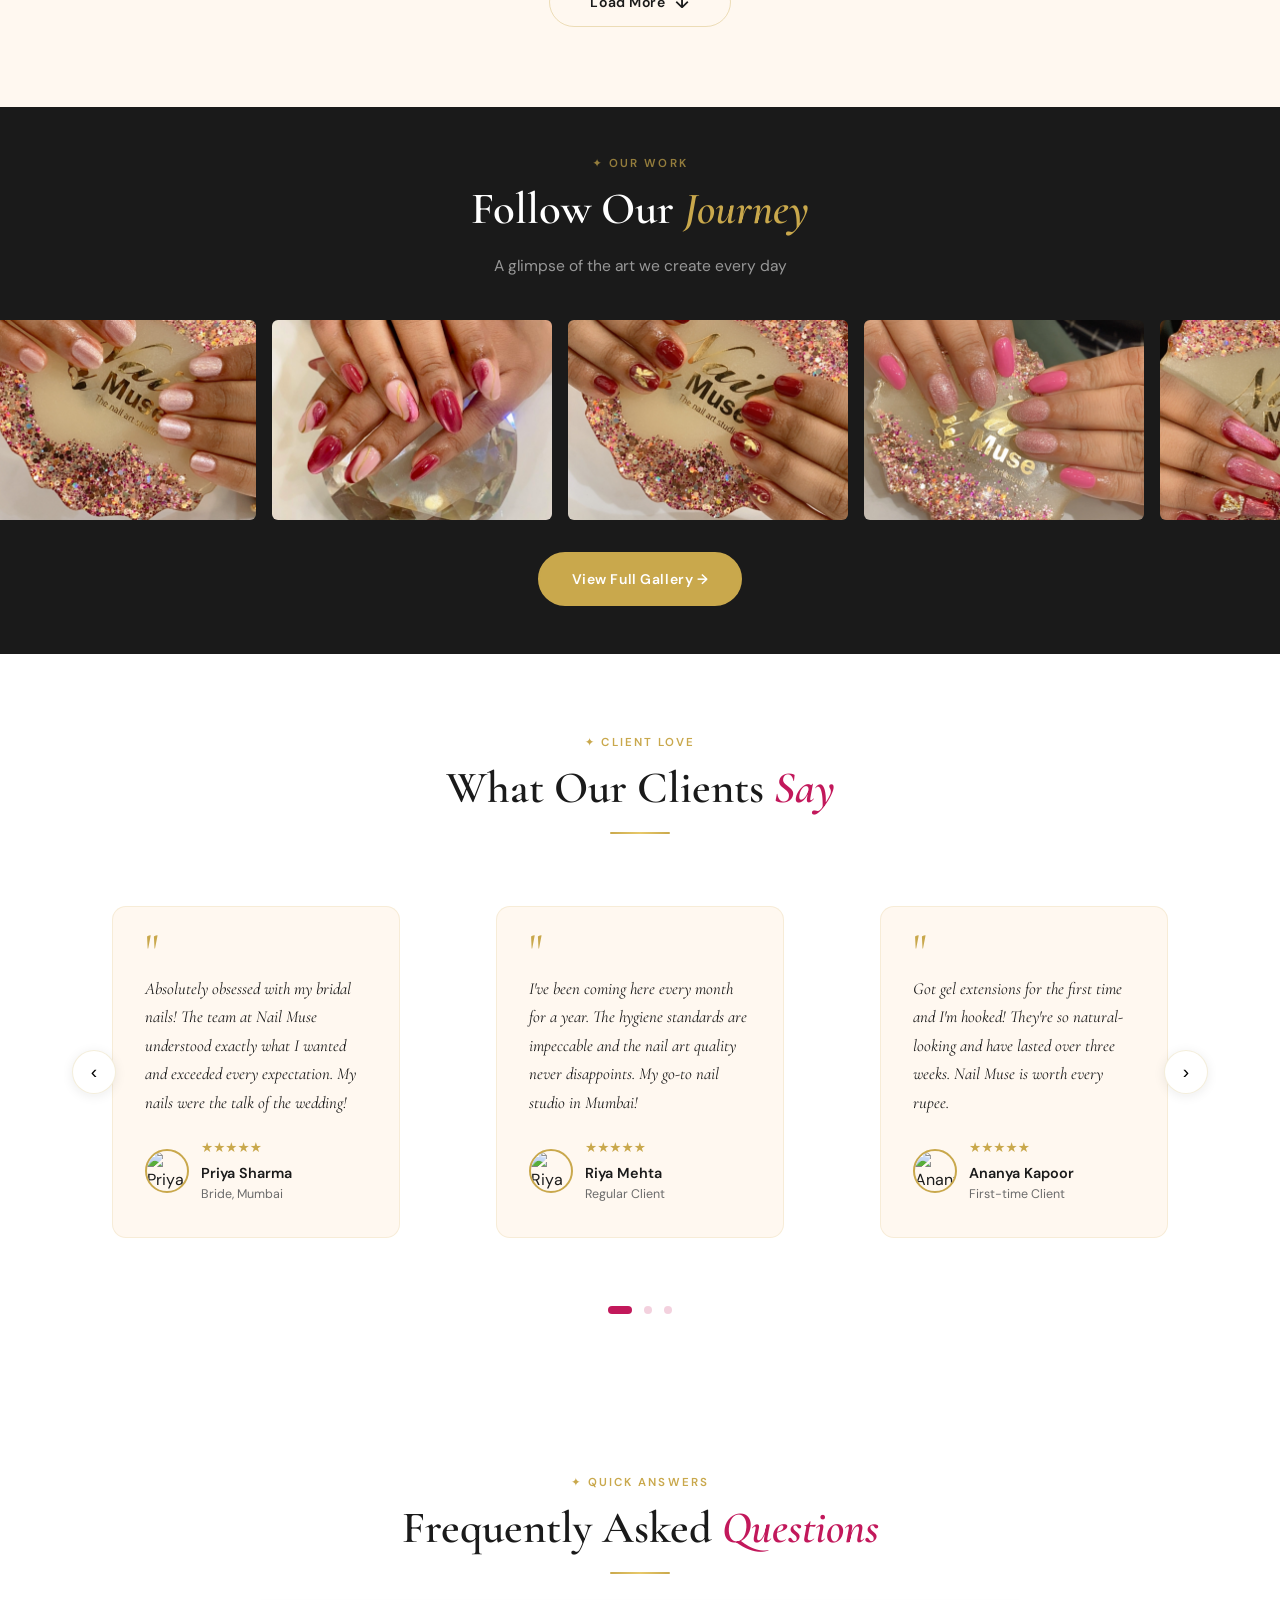
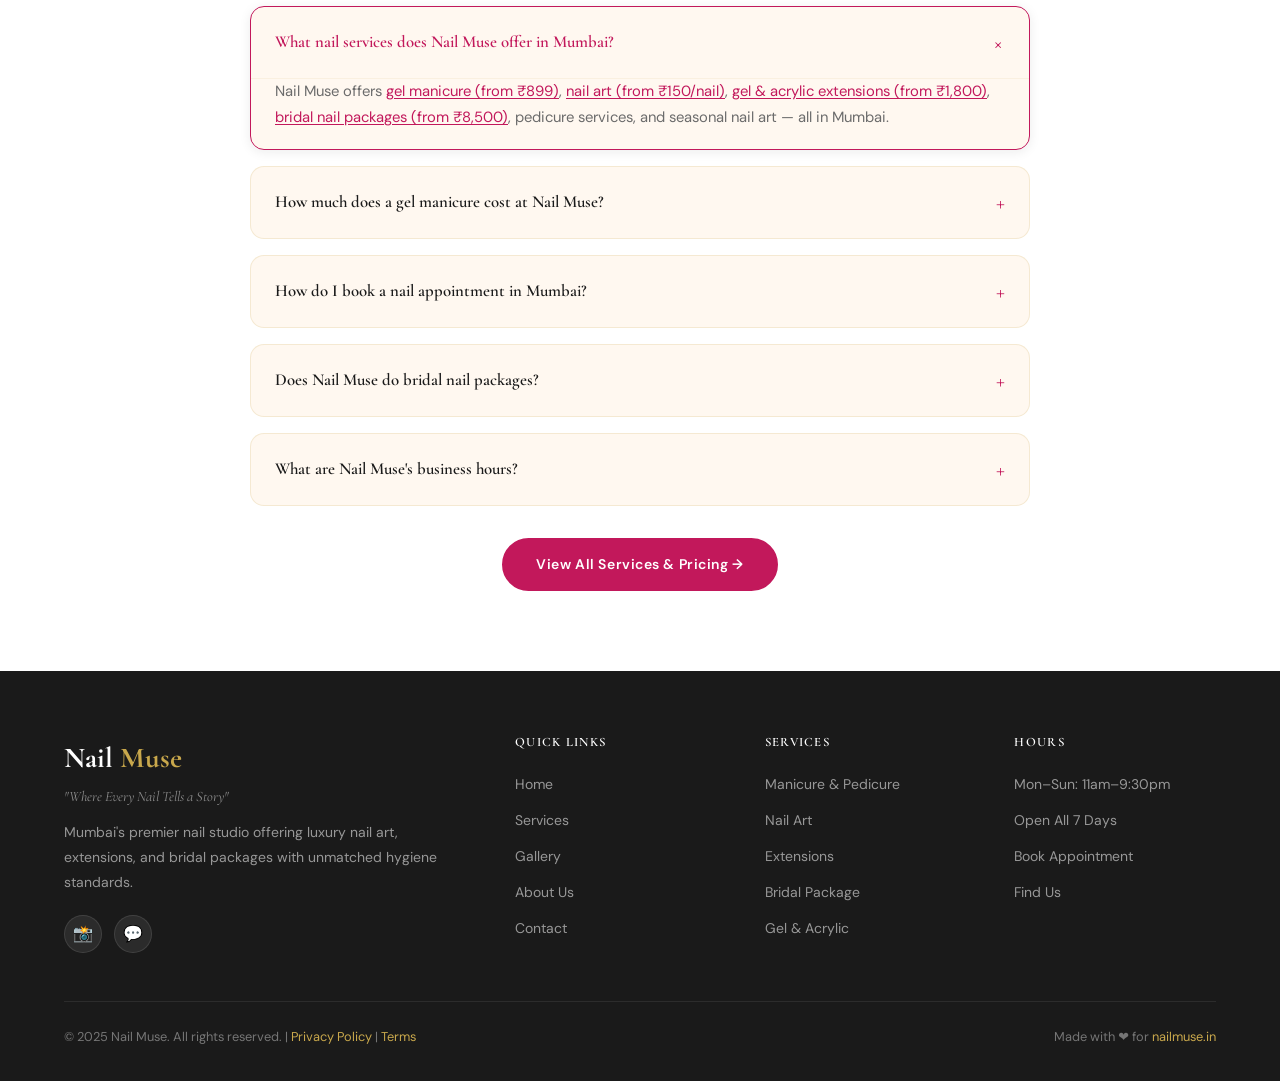
==== commit 10807308: "Add proper favicon: square crop, 16/32/180px sizes for all pages" ====
--- a/index.html
+++ b/index.html
@@ -6,7 +6,9 @@
   <title>Nail Muse | Best Nail Art Studio in Mumbai — Gel Nails, Extensions & Bridal</title>
   <meta name="description" content="Book Mumbai's top-rated nail art studio. Gel nails, extensions, bridal nail art & more. 20,000+ happy clients. 5-star rated. Book online instantly at Rs.499+." />
   <meta name="keywords" content="nail salon Mumbai, nail art studio Mumbai, gel nails Mumbai, nail extensions Mumbai, bridal nails Mumbai, best nail salon Mumbai, manicure pedicure Mumbai" />
-  <link rel="icon" type="image/png" href="assets/logo/logo.png" />
+  <link rel="icon" type="image/png" sizes="32x32" href="assets/logo/favicon-32.png" />
+  <link rel="icon" type="image/png" sizes="16x16" href="assets/logo/favicon-16.png" />
+  <link rel="apple-touch-icon" sizes="180x180" href="assets/logo/apple-touch-icon.png" />
   <!-- Performance: preconnect & preload critical resources -->
   
   <link rel="stylesheet" href="assets/css/style.css" />
